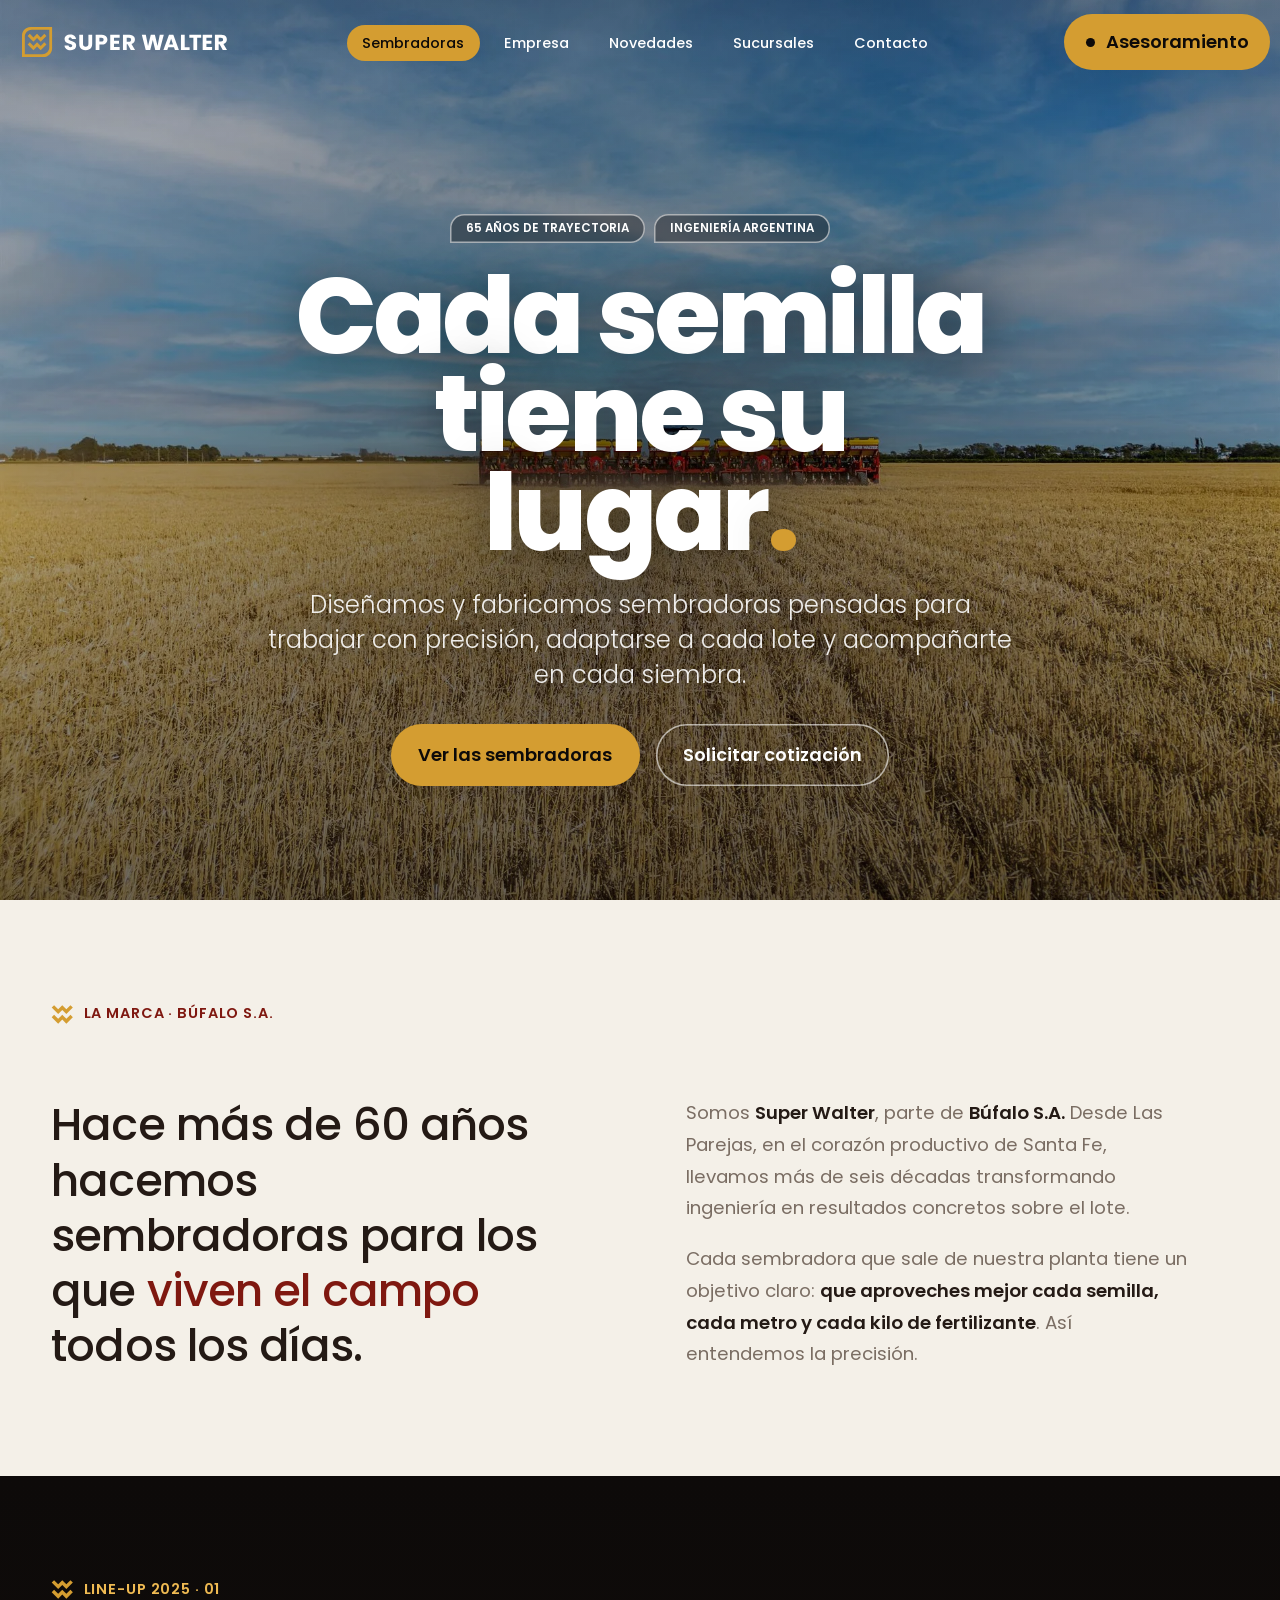
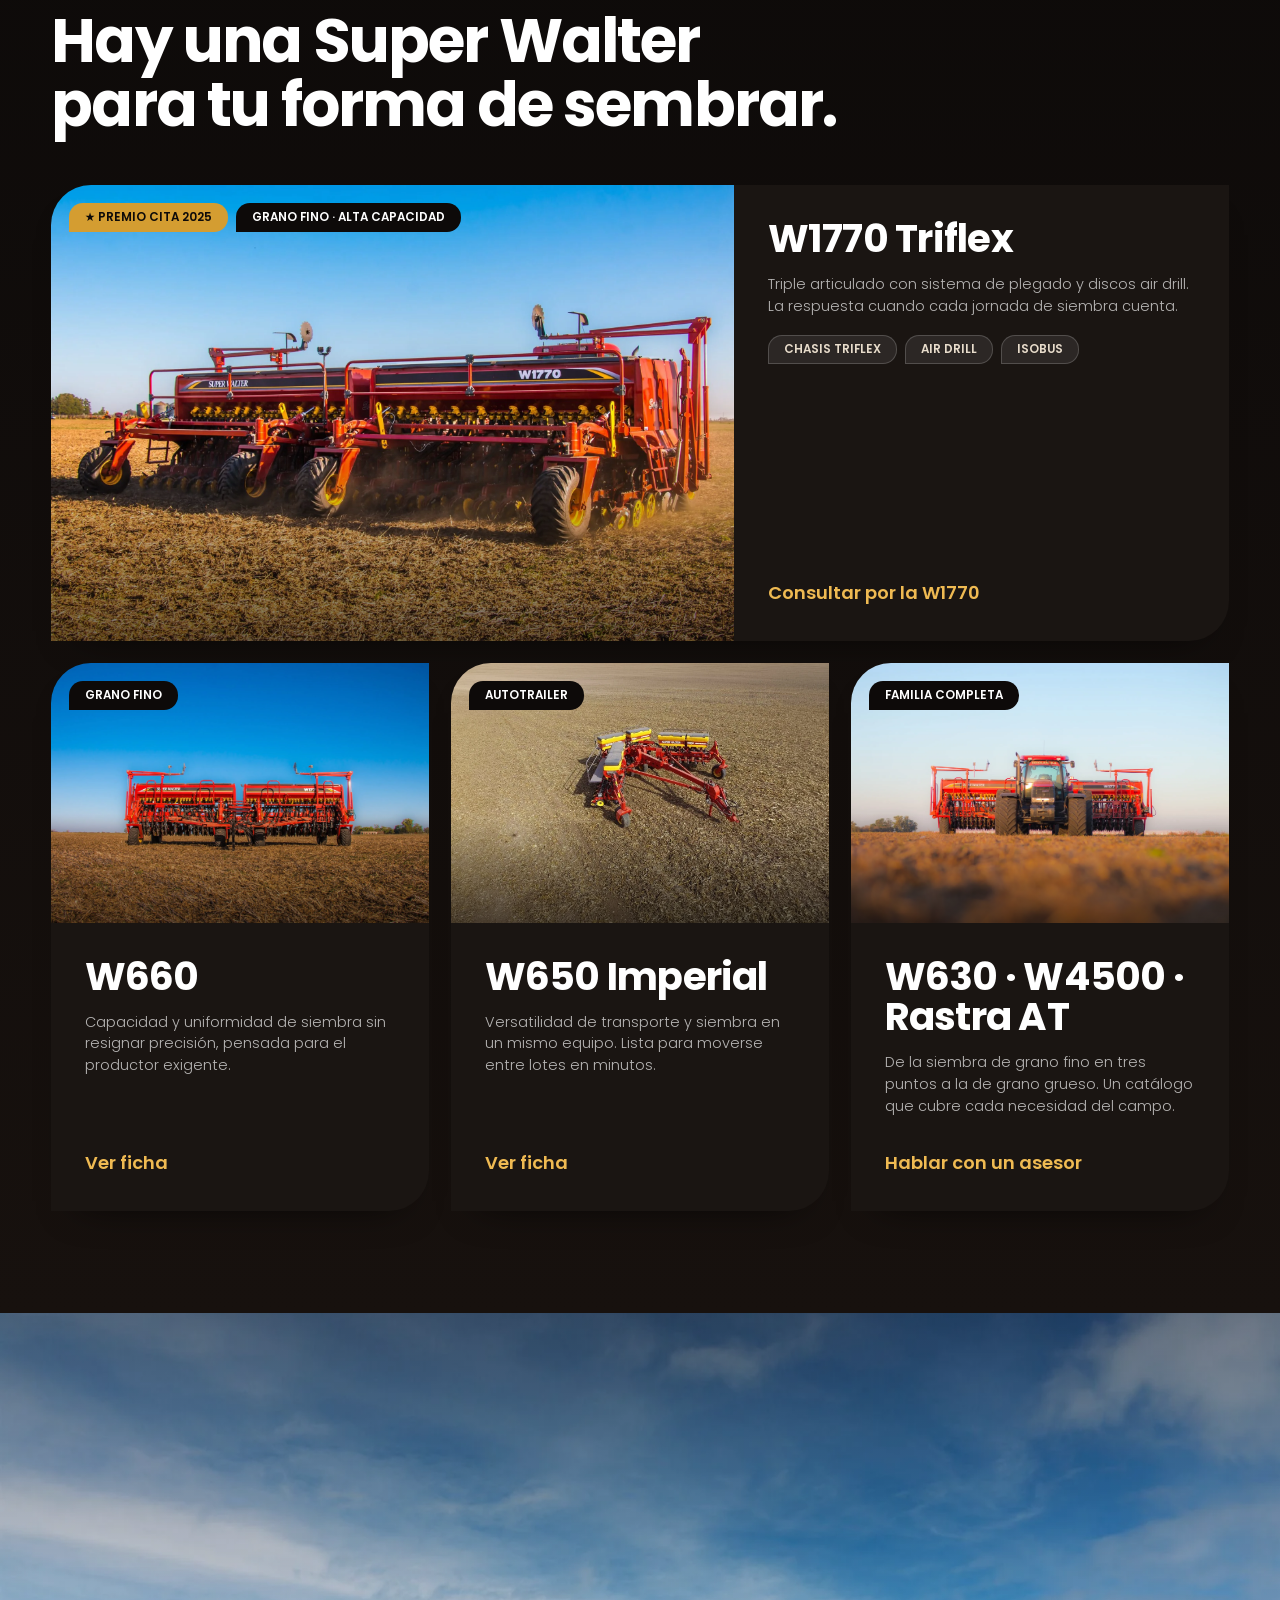
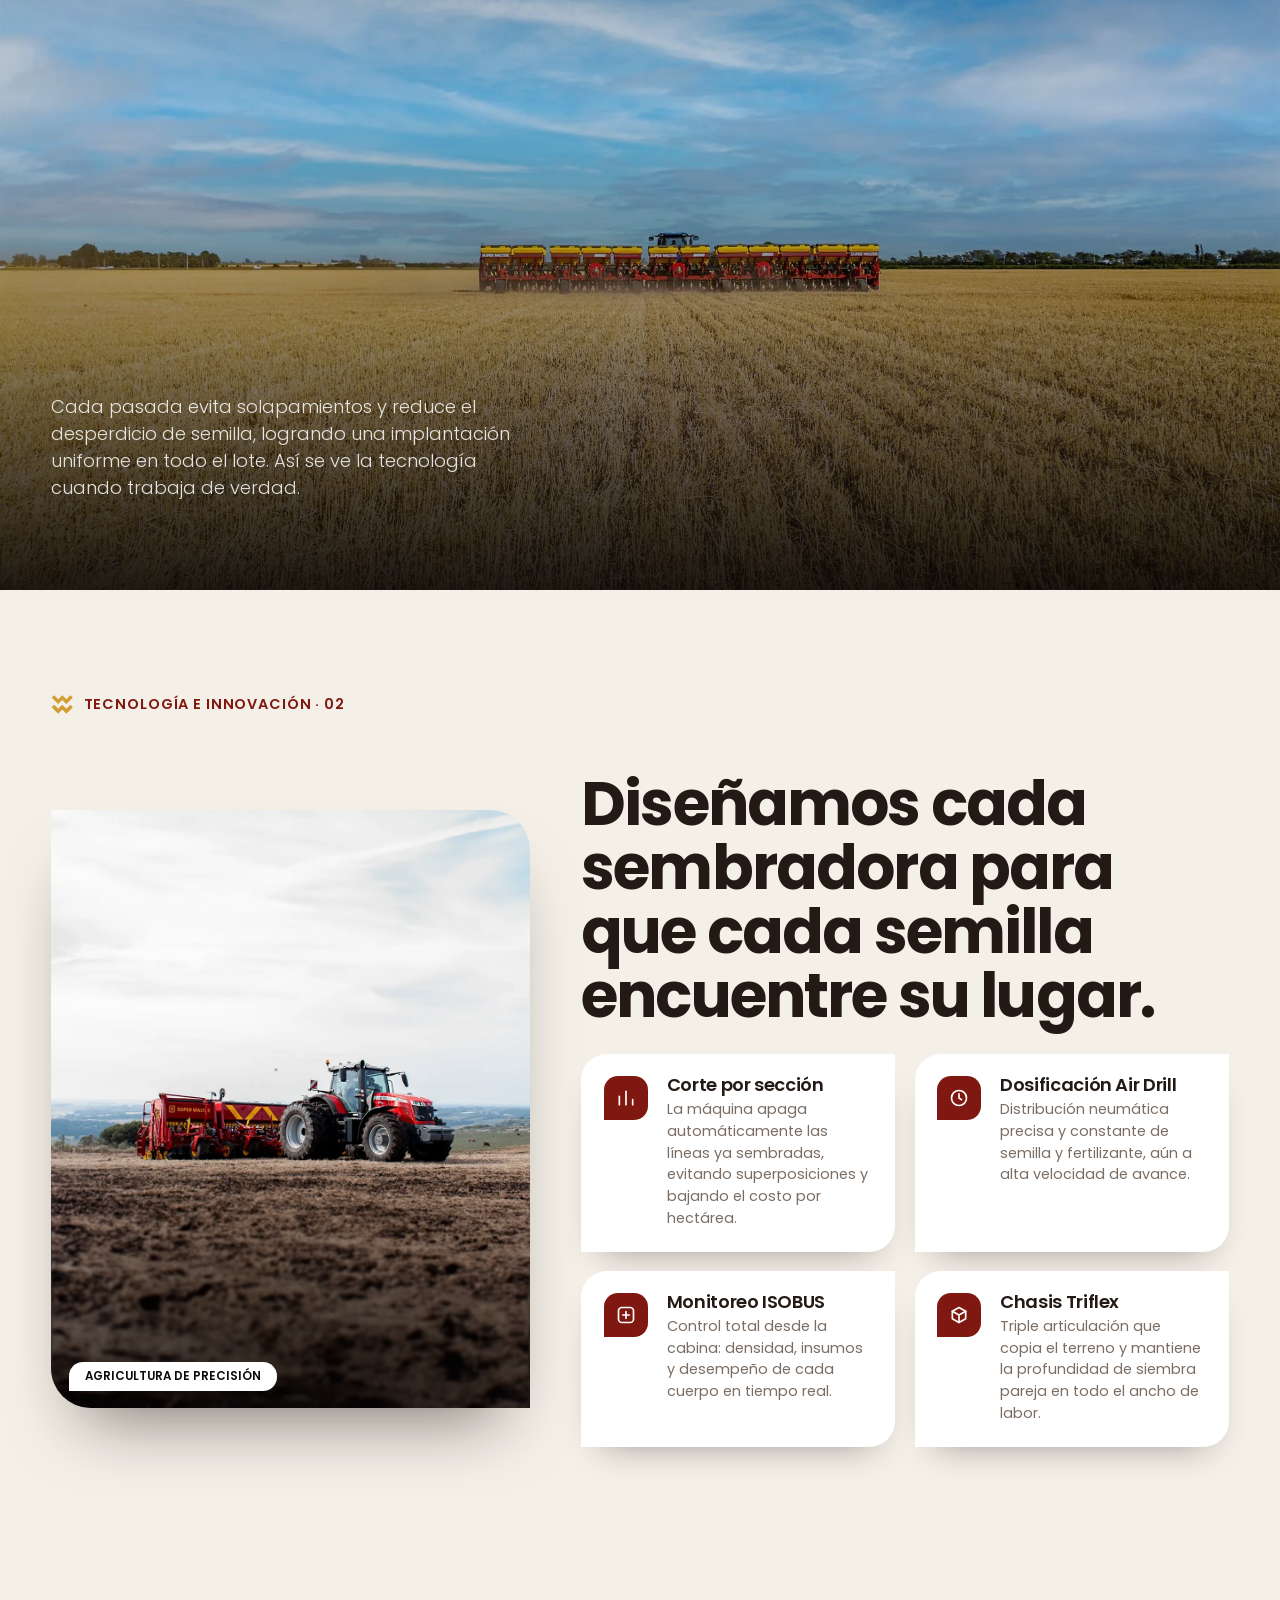
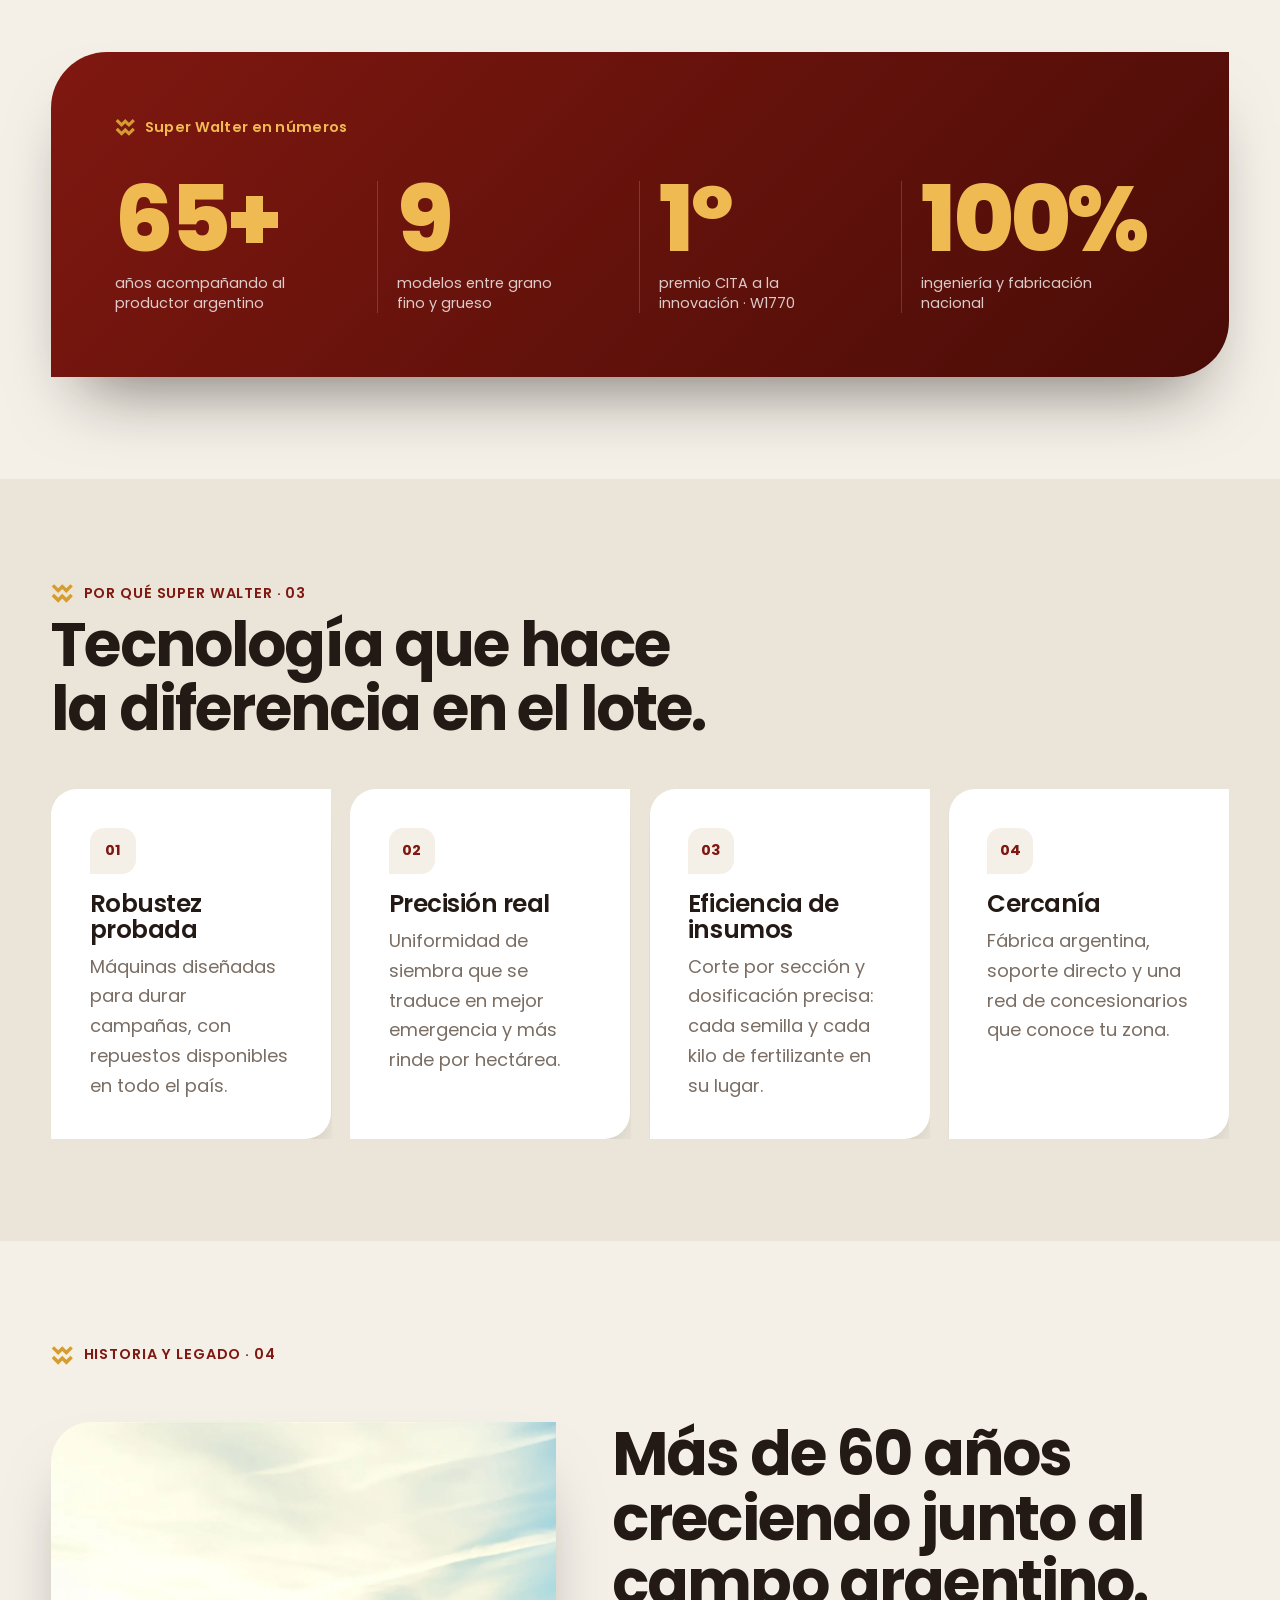
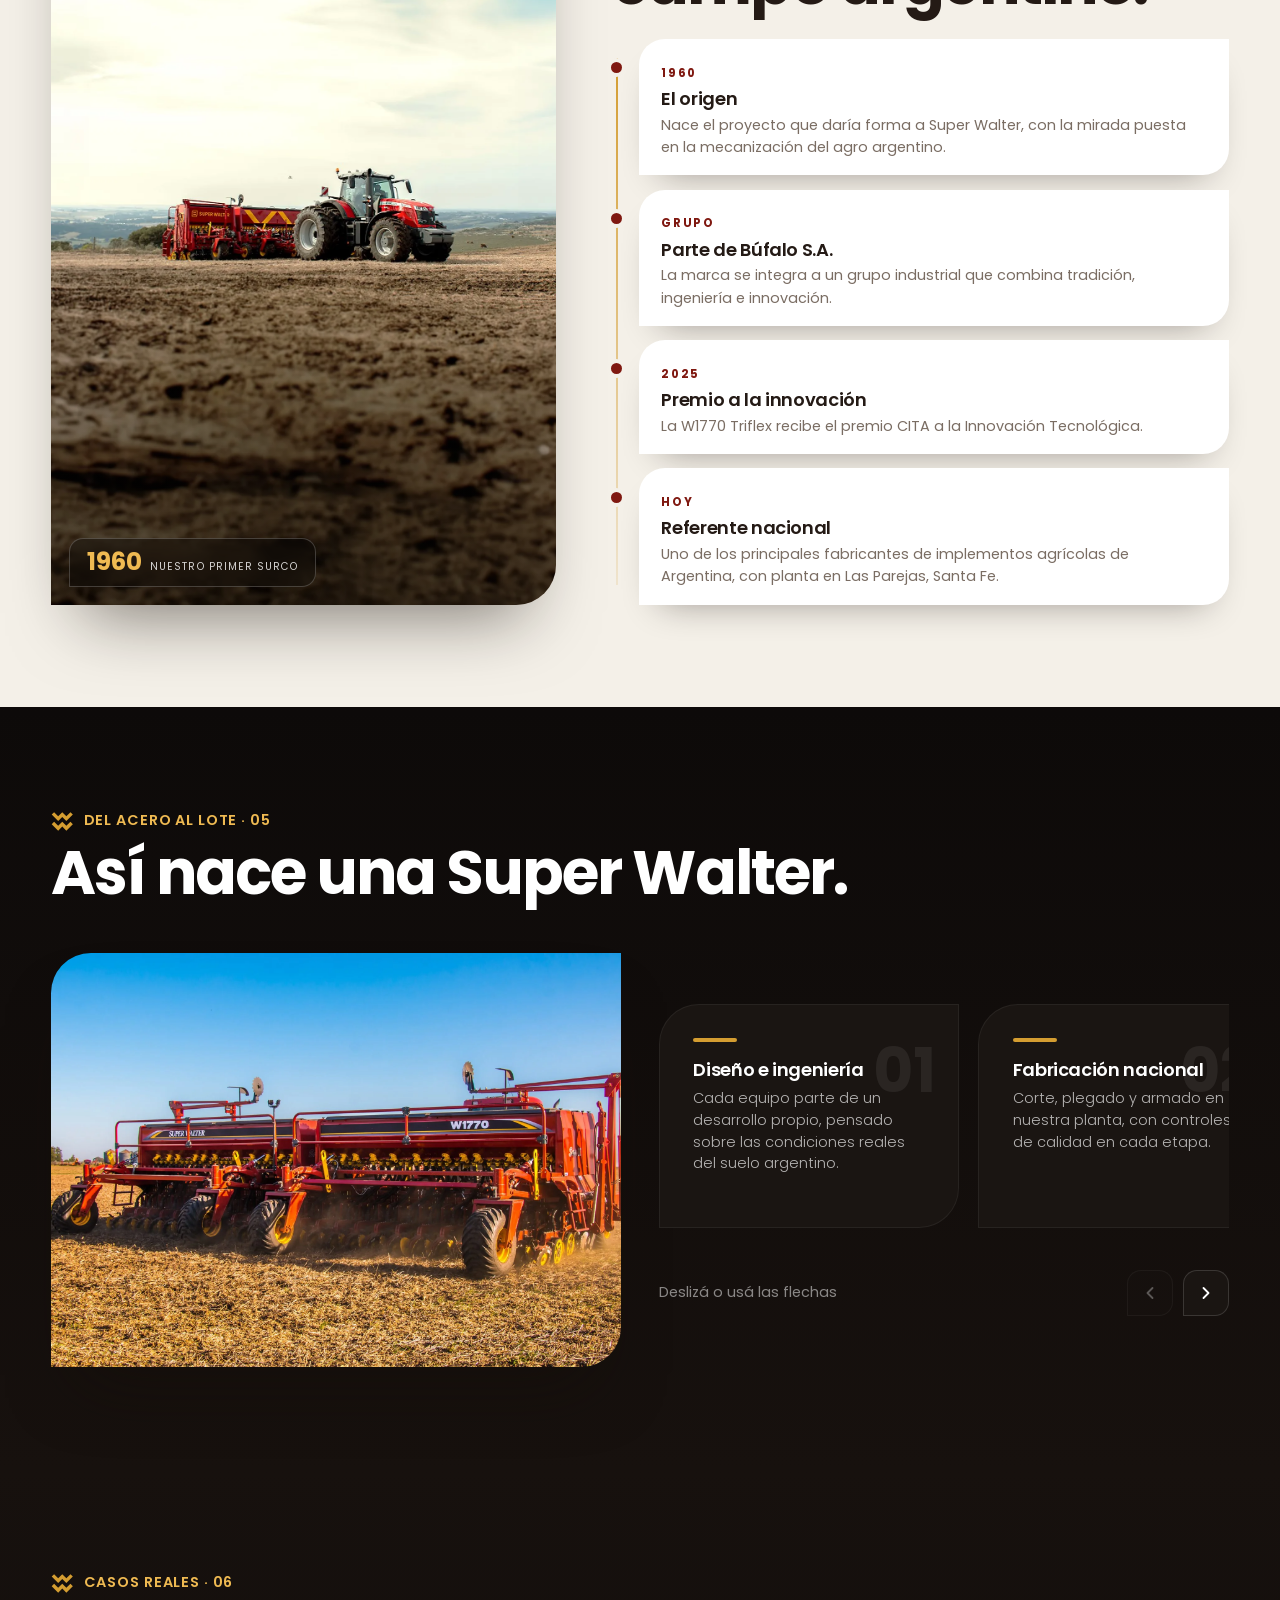
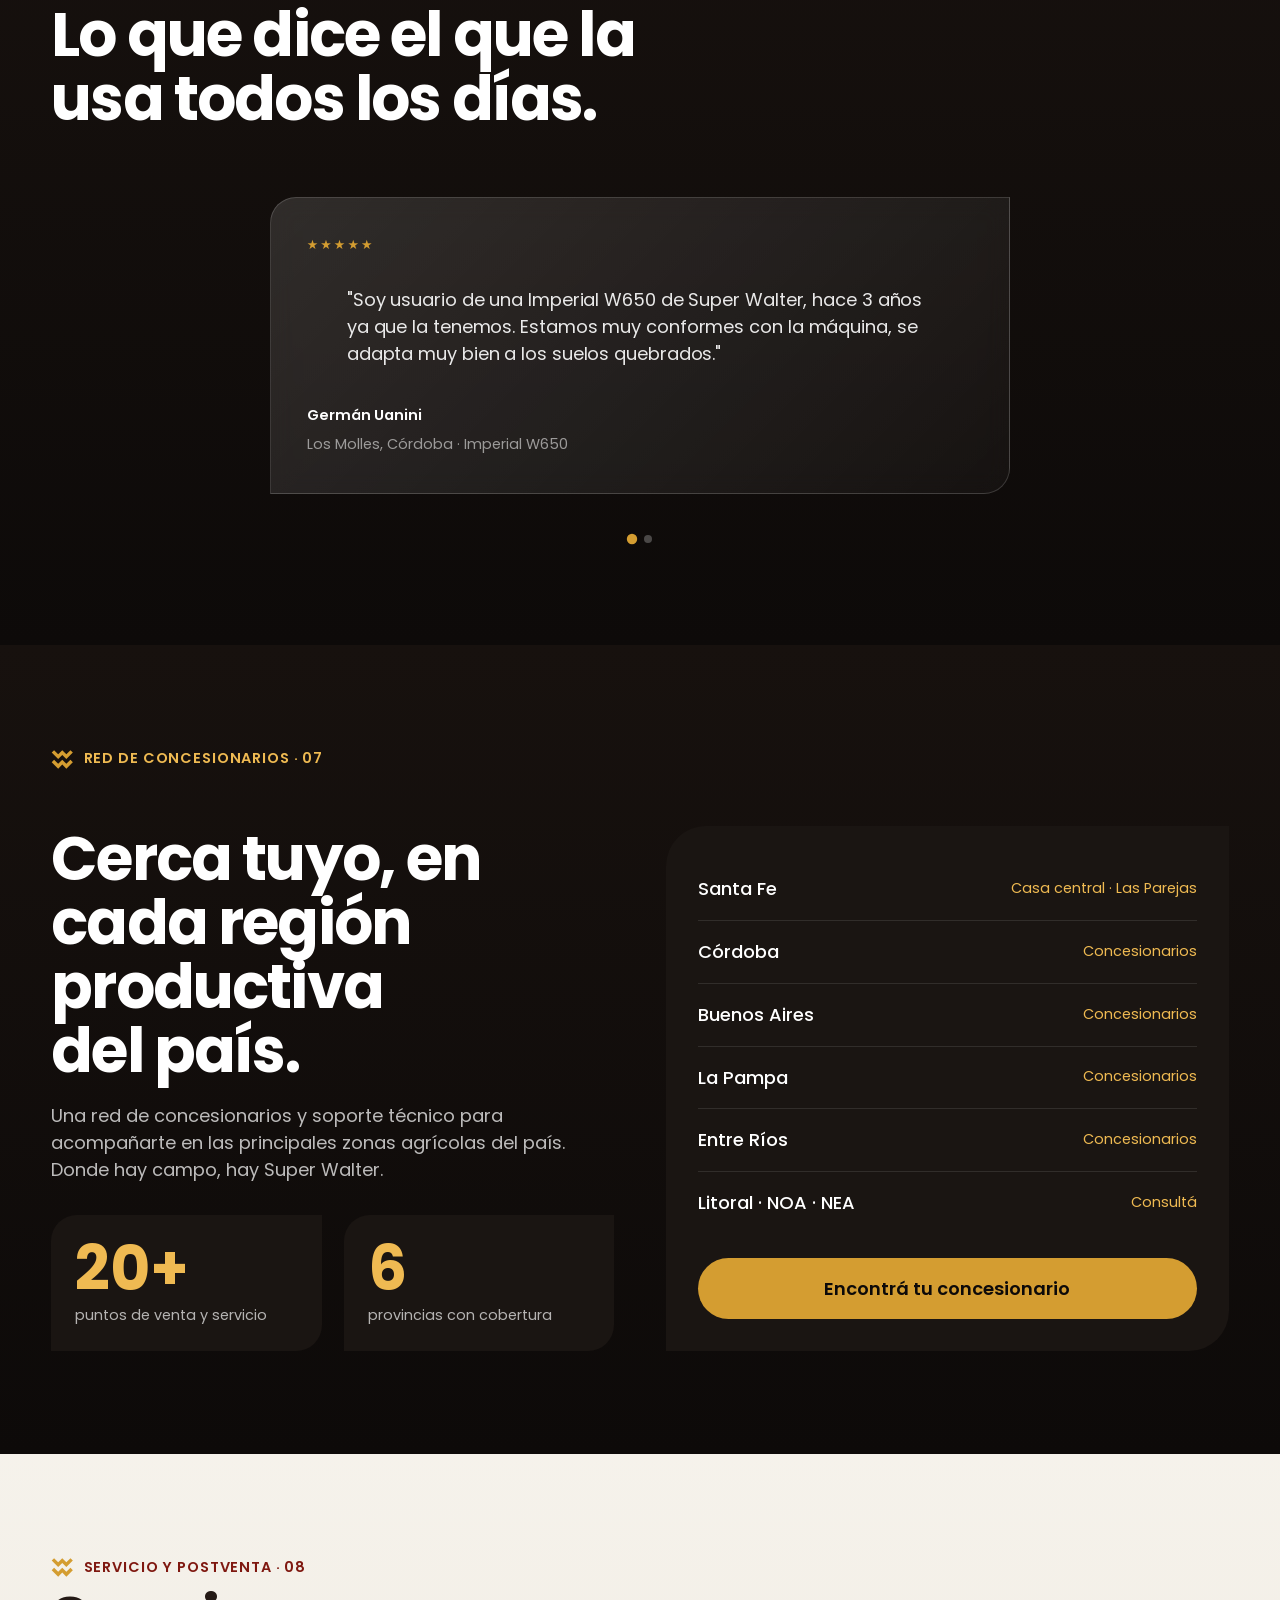
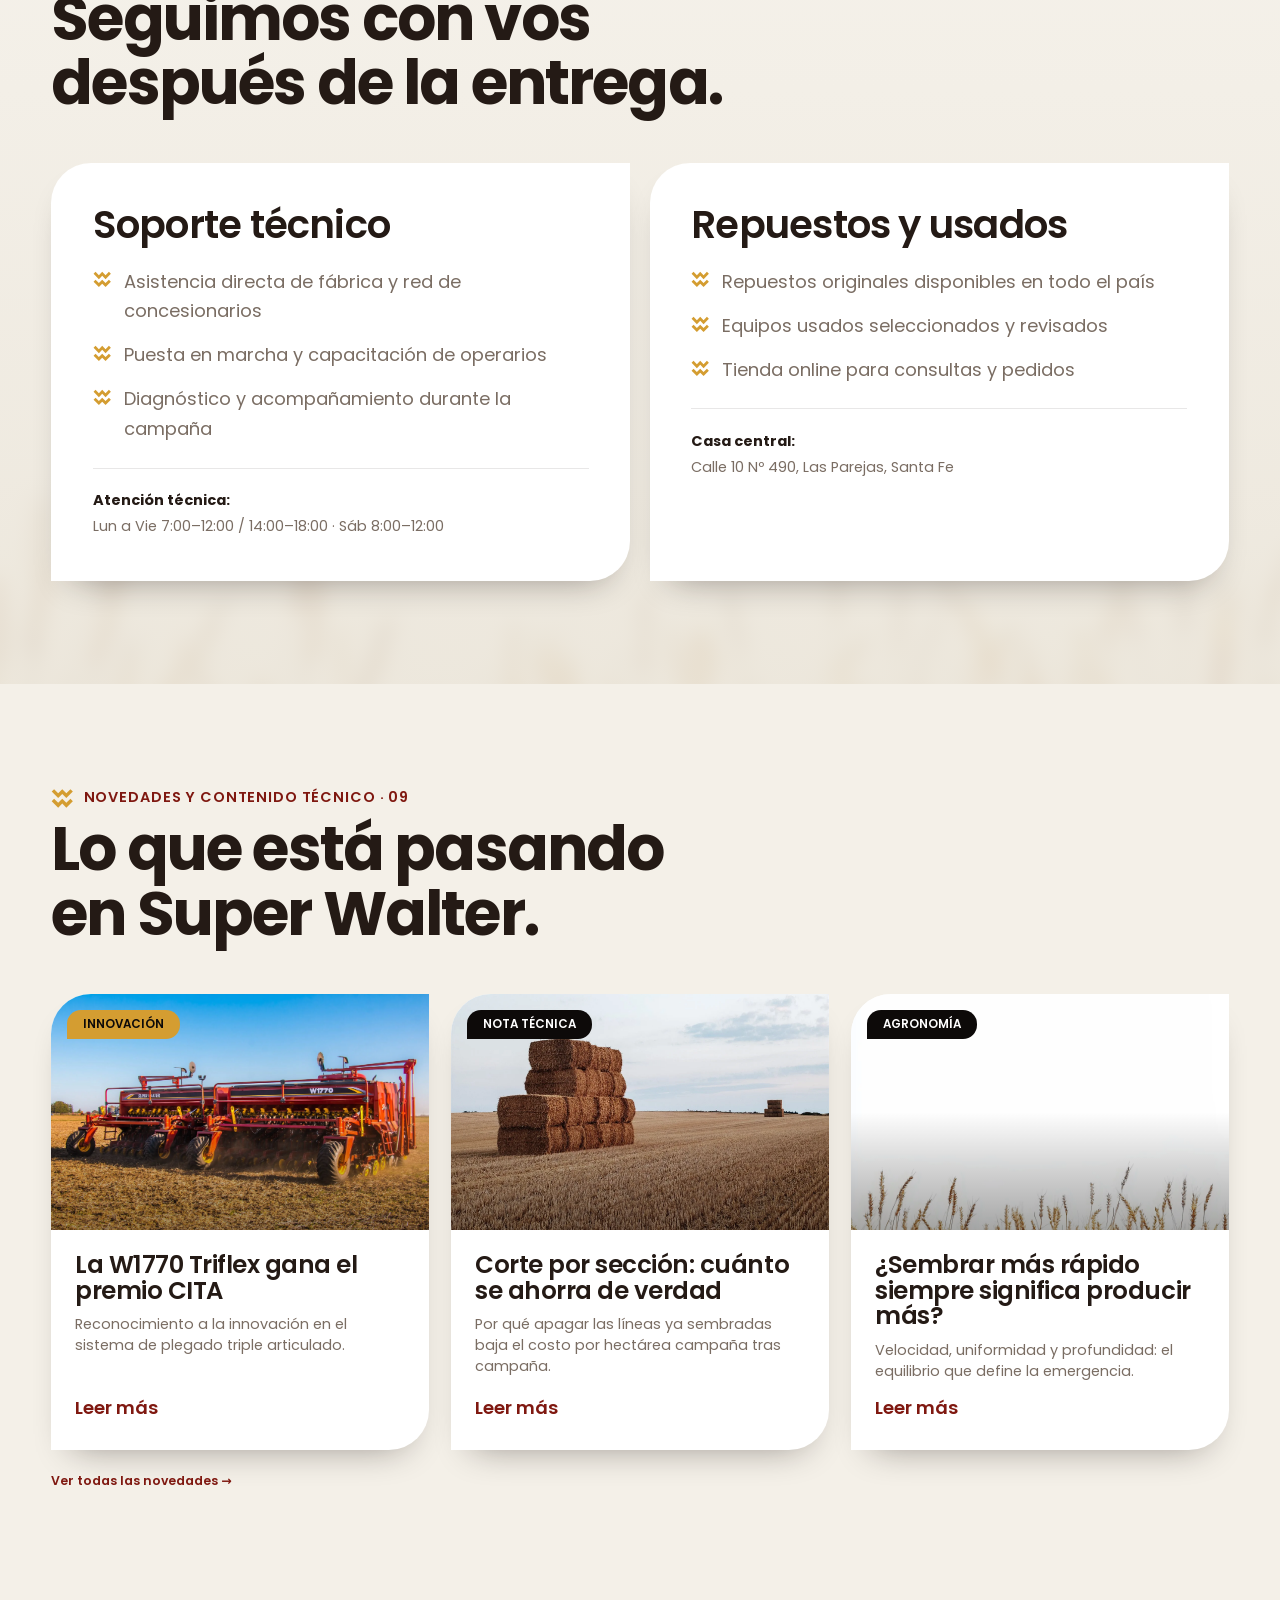
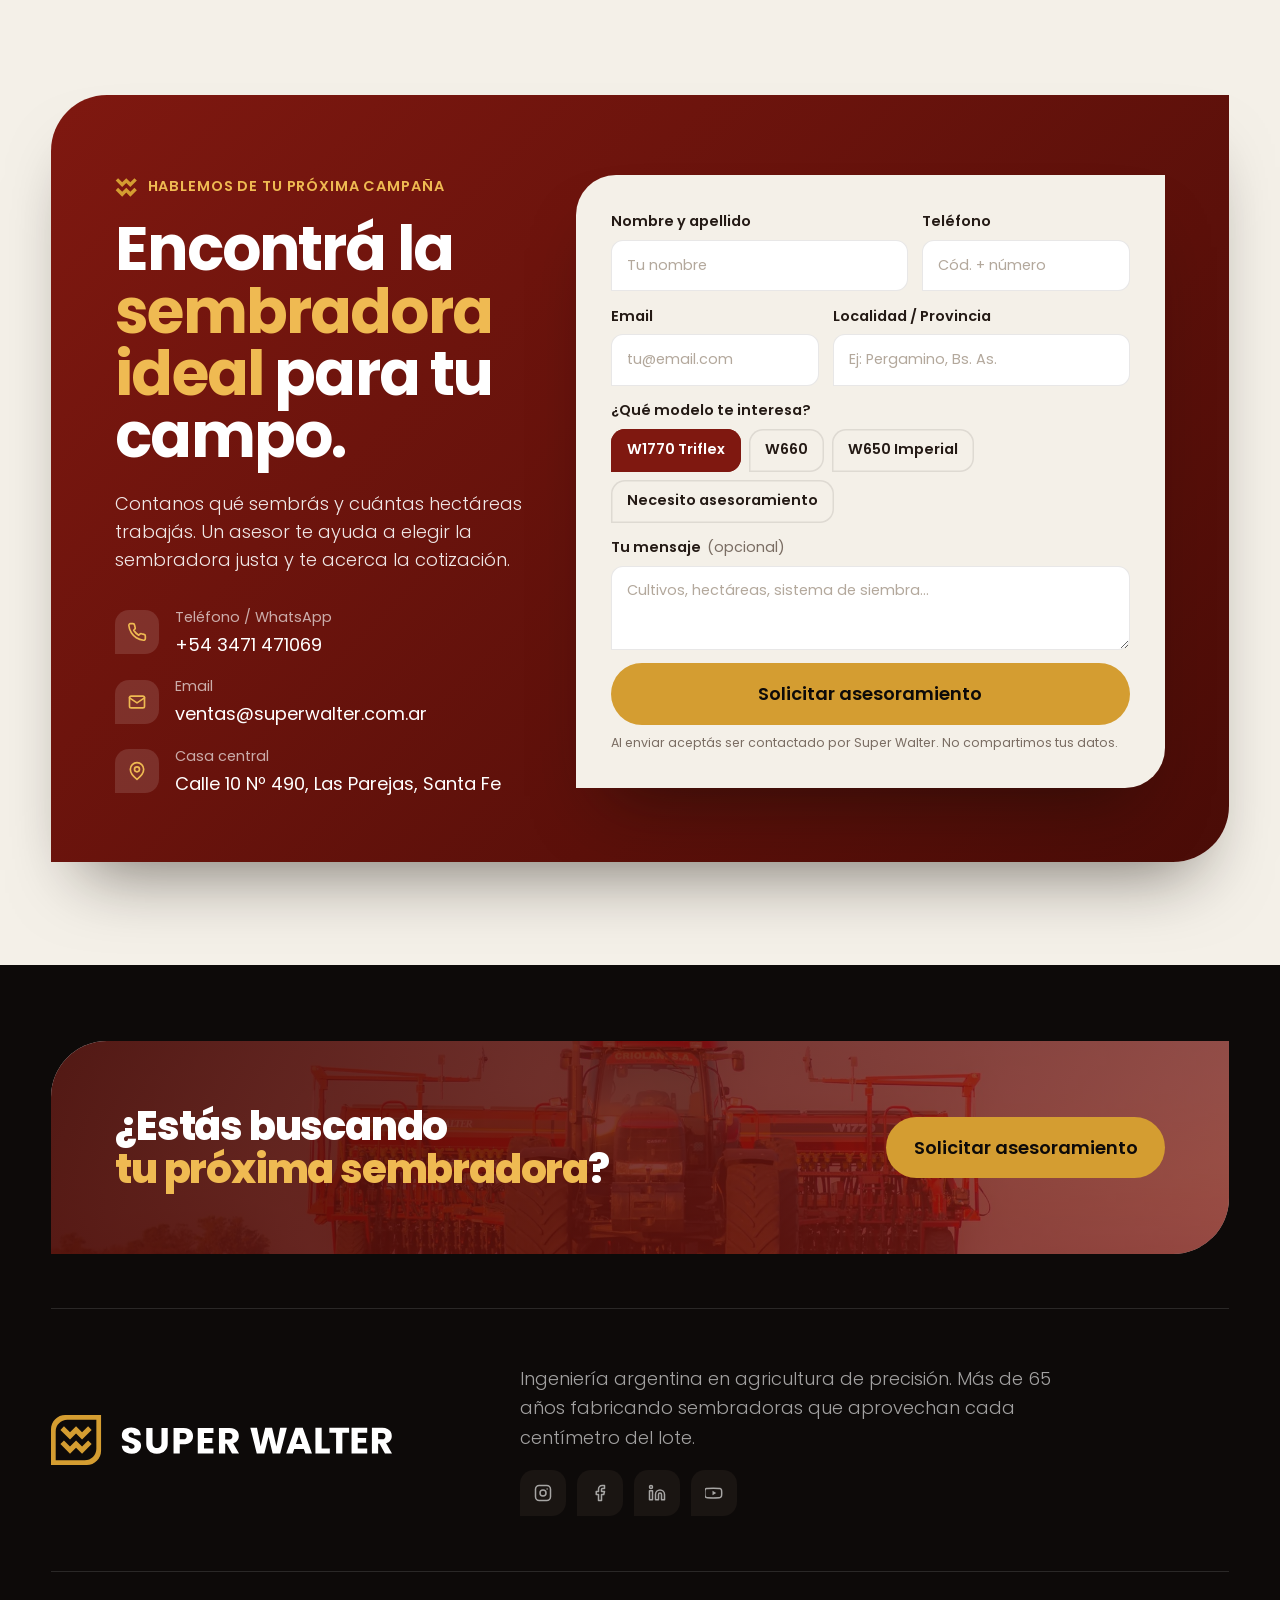
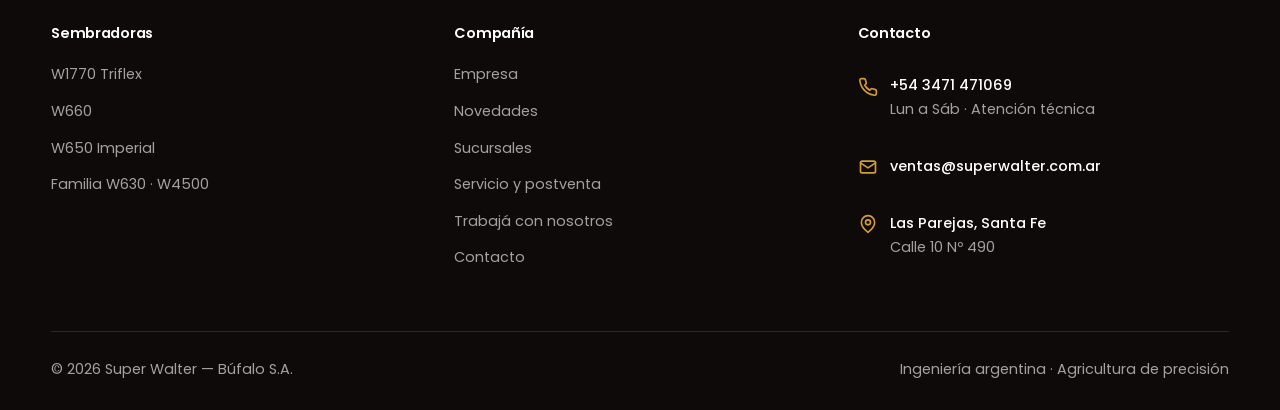
==== public_html/index.html @ f1f6eecc "First commit" ====
<!DOCTYPE html>
<html lang="es-AR">
<head>
<meta charset="UTF-8">
<meta name="viewport" content="width=device-width, initial-scale=1">
<meta name="theme-color" content="#7f1810">

<!-- ============ SEO ============ -->
<title>Super Walter · Ingeniería argentina en agricultura de precisión</title>
<meta name="description" content="65 años fabricando sembradoras de precisión en Argentina. Line-up W1770 Triflex, W660 y W650, siembra por sección y una red que llega a todo el país. Solicitá asesoramiento.">
<meta name="keywords" content="sembradoras, agricultura de precisión, Super Walter, W1770 Triflex, siembra directa, grano fino, air drill, Las Parejas, Santa Fe">
<link rel="canonical" href="https://superwalter.com.ar/"><!-- EDITAR: dominio final -->

<meta property="og:type" content="website">
<meta property="og:locale" content="es_AR">
<meta property="og:site_name" content="Super Walter">
<meta property="og:title" content="Super Walter · Ingeniería argentina en agricultura de precisión">
<meta property="og:description" content="65 años sembrando el futuro del campo argentino. Sembradoras de precisión W1770, W660 y W650.">
<meta property="og:url" content="https://superwalter.com.ar/"><!-- EDITAR -->
<meta property="og:image" content="https://superwalter.com.ar/assets/img/og-image.jpg"><!-- EDITAR -->
<meta property="og:image:width" content="1200">
<meta property="og:image:height" content="800">
<meta name="twitter:card" content="summary_large_image">
<meta name="twitter:title" content="Super Walter · Ingeniería argentina en agricultura de precisión">
<meta name="twitter:description" content="65 años sembrando el futuro del campo argentino.">
<meta name="twitter:image" content="https://superwalter.com.ar/assets/img/og-image.jpg"><!-- EDITAR -->

<link rel="icon" href="assets/img/isotipo.svg" type="image/svg+xml">
<link rel="apple-touch-icon" href="assets/img/isotipo.svg">

<link rel="preconnect" href="https://fonts.googleapis.com">
<link rel="preconnect" href="https://fonts.gstatic.com" crossorigin>
<link href="https://fonts.googleapis.com/css2?family=Poppins:wght@300;400;500;600;700;800&display=swap" rel="stylesheet">

<link rel="preload" as="image" href="assets/img/campo-escala.webp">
<link rel="stylesheet" href="assets/css/styles.css">

<script type="application/ld+json">
{
  "@context": "https://schema.org",
  "@type": "Organization",
  "name": "Super Walter",
  "legalName": "Búfalo S.A.",
  "url": "https://superwalter.com.ar/",
  "logo": "https://superwalter.com.ar/assets/img/logo.svg",
  "foundingDate": "1960",
  "description": "Fabricante argentino de sembradoras y tecnología para agricultura de precisión, con más de 65 años de trayectoria.",
  "address": { "@type": "PostalAddress", "streetAddress": "Calle 10 Nº 490", "addressLocality": "Las Parejas", "addressRegion": "Santa Fe", "addressCountry": "AR" },
  "contactPoint": { "@type": "ContactPoint", "telephone": "+54-3471-471069", "contactType": "ventas", "areaServed": "AR", "availableLanguage": "es" },
  "makesOffer": [
    { "@type": "Offer", "itemOffered": { "@type": "Product", "name": "Sembradora W1770 Triflex" } },
    { "@type": "Offer", "itemOffered": { "@type": "Product", "name": "Sembradora W660" } },
    { "@type": "Offer", "itemOffered": { "@type": "Product", "name": "Sembradora W650 Imperial" } }
  ]
}
</script>
</head>
<body>

<a class="skip-link" href="#main">Saltar al contenido</a>
<div class="scroll-progress" id="scrollProgress" aria-hidden="true"></div>

<!-- ============================ HEADER ============================ -->
<header class="header" id="header">
  <div class="container header__inner">
    <a class="header__logo" href="#top" aria-label="Super Walter — inicio">
      <img src="assets/img/logo-blanco.svg" alt="Super Walter" width="180" height="30">
    </a>
    <nav class="nav" aria-label="Navegación principal">
      <ul class="nav__list">
        <li><a class="nav__link" href="#lineup">Sembradoras</a></li>
        <li><a class="nav__link" href="empresa.html">Empresa</a></li>
        <li><a class="nav__link" href="novedades.html">Novedades</a></li>
        <li><a class="nav__link" href="sucursales.html">Sucursales</a></li>
        <li><a class="nav__link" href="contacto.html">Contacto</a></li>
      </ul>
    </nav>
    <a class="btn header__cta" href="#cta">Asesoramiento</a>
    <button class="nav-toggle" id="navToggle" aria-label="Abrir menú" aria-expanded="false" aria-controls="mobileMenu">
      <span class="nav-toggle__box" aria-hidden="true"><span></span><span></span><span></span></span>
    </button>
  </div>
</header>

<div class="mobile-menu" id="mobileMenu">
  <nav aria-label="Navegación móvil">
    <ul class="mobile-menu__list">
      <li><a class="mobile-menu__link" href="#lineup"><span class="n">01</span> Sembradoras</a></li>
      <li><a class="mobile-menu__link" href="empresa.html"><span class="n">02</span> Empresa</a></li>
      <li><a class="mobile-menu__link" href="novedades.html"><span class="n">03</span> Novedades</a></li>
      <li><a class="mobile-menu__link" href="sucursales.html"><span class="n">04</span> Sucursales</a></li>
      <li><a class="mobile-menu__link" href="contacto.html"><span class="n">05</span> Contacto</a></li>
      <li><a class="mobile-menu__link" href="trabaja-con-nosotros.html"><span class="n">06</span> Trabajá con nosotros</a></li>
    </ul>
  </nav>
  <p class="mobile-menu__foot">Las Parejas, Santa Fe · <a href="tel:+543471471069">+54 3471 471069</a></p>
</div>

<main id="main">
<span id="top"></span>

<!-- ============================ HERO ============================ -->
<section class="hero" id="hero" aria-label="Presentación">
  <div class="hero__media">
    <video autoplay muted loop playsinline poster="assets/img/campo-escala.webp" id="heroVideo" aria-hidden="true">
      <source src="assets/video/hero-mobile.mp4" media="(max-width: 767px)" type="video/mp4">
      <source src="assets/video/hero.mp4" type="video/mp4">
    </video>
  </div>
  <div class="hero__scrim" aria-hidden="true"></div>

  <div class="container hero__inner">
    <div class="hero__tags">
      <span class="pill pill--outline">65 años de trayectoria</span>
      <span class="pill pill--outline">Ingeniería argentina</span>
    </div>
    <h1 class="hero__title">
      <span class="line"><span>Cada semilla</span></span>
      <span class="line"><span>tiene su</span></span>
      <span class="line"><span>lugar<span class="mark-x">.</span></span></span>
    </h1>
    <p class="hero__sub">Diseñamos y fabricamos sembradoras pensadas para trabajar con precisión, adaptarse a cada lote y acompañarte en cada siembra.</p>
    <div class="hero__actions">
      <a class="btn btn--amarillo" href="#lineup">Ver las sembradoras</a>
      <a class="btn btn--ghost" href="#cta">Solicitar cotización</a>
    </div>
  </div>
</section>

<!-- ============================ MANIFIESTO ============================ -->
<section class="intro section-pad" id="intro" aria-labelledby="intro-title">
  <div class="container">
    <p class="eyebrow" data-reveal="fade"><img class="mk" src="assets/img/mark.svg" alt="">La marca · Búfalo S.A.</p>
    <div class="intro__grid">
      <h2 class="intro__statement" id="intro-title" data-reveal>
        Hace más de 60 años hacemos sembradoras para los que <em>viven el campo</em> todos los días.
      </h2>
      <div class="intro__body" data-reveal data-reveal-delay="1">
        <p>Somos <strong>Super Walter</strong>, parte de <strong>Búfalo S.A.</strong> Desde Las Parejas, en el corazón productivo de Santa Fe, llevamos más de seis décadas transformando ingeniería en resultados concretos sobre el lote.</p>
        <p>Cada sembradora que sale de nuestra planta tiene un objetivo claro: <strong>que aproveches mejor cada semilla, cada metro y cada kilo de fertilizante</strong>. Así entendemos la precisión.</p>
      </div>
    </div>
  </div>
</section>

<!-- ============================ LINE-UP ============================ -->
<section class="lineup section-pad" id="lineup" aria-labelledby="lineup-title">
  <div class="container">
    <p class="eyebrow on-dark" data-reveal="fade"><img class="mk" src="assets/img/mark.svg" alt="">Line-up 2025 · 01</p>
    <h2 class="section-title" id="lineup-title" data-reveal style="color:#fff">Hay una Super Walter para tu forma de sembrar.</h2>

    <div class="lineup__grid">
      <article class="card-model card-model--feature" data-reveal>
        <div class="card-model__media img-reveal" data-reveal>
          <div class="card-model__tags">
            <span class="pill pill--amarillo">★ Premio CITA 2025</span>
            <span class="pill">Grano fino · Alta capacidad</span>
          </div>
          <img src="assets/img/w1770.webp" alt="Sembradora Super Walter W1770 sembrando al atardecer en un lote de rastrojo" loading="lazy" width="2000" height="1334">
        </div>
        <div class="card-model__body">
          <h3 class="card-model__name">W1770 Triflex</h3>
          <p class="card-model__desc">Triple articulado con sistema de plegado y discos air drill. La respuesta cuando cada jornada de siembra cuenta.</p>
          <div class="card-model__chips">
            <span class="pill pill--outline-dark" style="color:#e8dccb">Chasis Triflex</span>
            <span class="pill pill--outline-dark" style="color:#e8dccb">Air Drill</span>
            <span class="pill pill--outline-dark" style="color:#e8dccb">ISOBUS</span>
          </div>
          <a class="card-model__link" href="#cta">Consultar por la W1770</a>
        </div>
      </article>

      <article class="card-model" data-reveal>
        <div class="card-model__media img-reveal" data-reveal>
          <div class="card-model__tags"><span class="pill">Grano fino</span></div>
          <img src="assets/img/sembradora-frente.webp" alt="Sembradora Super Walter W660 de frente sobre un lote con cielo despejado" loading="lazy" width="2000" height="1334">
        </div>
        <div class="card-model__body">
          <h3 class="card-model__name">W660</h3>
          <p class="card-model__desc">Capacidad y uniformidad de siembra sin resignar precisión, pensada para el productor exigente.</p>
          <a class="card-model__link" href="#cta">Ver ficha</a>
        </div>
      </article>

      <article class="card-model" data-reveal data-reveal-delay="1">
        <div class="card-model__media img-reveal" data-reveal>
          <div class="card-model__tags"><span class="pill">Autotrailer</span></div>
          <img src="assets/img/w650-aereo.webp" alt="Vista aérea de la sembradora Super Walter W650 Imperial plegada sobre rastrojo" loading="lazy" width="1338" height="1002">
        </div>
        <div class="card-model__body">
          <h3 class="card-model__name">W650 Imperial</h3>
          <p class="card-model__desc">Versatilidad de transporte y siembra en un mismo equipo. Lista para moverse entre lotes en minutos.</p>
          <a class="card-model__link" href="#cta">Ver ficha</a>
        </div>
      </article>

      <article class="card-model" data-reveal data-reveal-delay="2">
        <div class="card-model__media img-reveal" data-reveal>
          <div class="card-model__tags"><span class="pill">Familia completa</span></div>
          <img src="assets/img/campo-arboles.webp" alt="Sembradora Super Walter traccionada por un tractor en pleno trabajo" loading="lazy" width="2000" height="1334">
        </div>
        <div class="card-model__body">
          <h3 class="card-model__name">W630 · W4500 · Rastra AT</h3>
          <p class="card-model__desc">De la siembra de grano fino en tres puntos a la de grano grueso. Un catálogo que cubre cada necesidad del campo.</p>
          <a class="card-model__link" href="#cta">Hablar con un asesor</a>
        </div>
      </article>
    </div>
  </div>
</section>

<!-- ============================ ESCALA ============================ -->
<section class="scale" id="scale" aria-label="Escala de trabajo">
  <div class="scale__bg"><img src="assets/img/campo-escala.webp" alt="Sembradora Super Walter trabajando en un extenso lote dorado bajo un cielo abierto" loading="lazy" width="1900" height="2080"></div>
  <div class="container scale__inner">
    <p class="eyebrow on-dark" data-reveal><img class="mk" src="assets/img/mark.svg" alt="">Precisión a escala</p>
    <p class="scale__quote" data-reveal data-reveal-delay="1">Sembrá solo donde hace falta. <em>Menos superposición, menos insumos y más eficiencia en cada hectárea.</em></p>
    <p class="scale__meta" data-reveal data-reveal-delay="2">Cada pasada evita solapamientos y reduce el desperdicio de semilla, logrando una implantación uniforme en todo el lote. Así se ve la tecnología cuando trabaja de verdad.</p>
  </div>
</section>

<!-- ============================ TECNOLOGÍA ============================ -->
<section class="tech section-pad" id="tech" aria-labelledby="tech-title">
  <div class="container">
    <p class="eyebrow" data-reveal="fade"><img class="mk" src="assets/img/mark.svg" alt="">Tecnología e innovación · 02</p>
    <div class="tech__grid">
      <div class="tech__media img-reveal" data-reveal>
        <img src="assets/img/tractor-loma.webp" alt="Tractor con sembradora Super Walter sembrando en una loma al atardecer" loading="lazy" width="1200" height="1350">
        <div class="tech__badge"><span class="pill pill--light">Agricultura de precisión</span></div>
      </div>
      <div>
        <h2 class="section-title" id="tech-title" data-reveal style="margin-bottom:1.6rem">Diseñamos cada sembradora para que cada semilla encuentre su lugar.</h2>
        <div class="tech__features">
          <div class="feature" data-reveal>
            <span class="feature__ico" aria-hidden="true"><svg viewBox="0 0 24 24" fill="none" stroke="currentColor" stroke-width="2" stroke-linecap="round" stroke-linejoin="round"><path d="M4 20V10M12 20V4M20 20v-6"/></svg></span>
            <div><h3>Corte por sección</h3><p>La máquina apaga automáticamente las líneas ya sembradas, evitando superposiciones y bajando el costo por hectárea.</p></div>
          </div>
          <div class="feature" data-reveal data-reveal-delay="1">
            <span class="feature__ico" aria-hidden="true"><svg viewBox="0 0 24 24" fill="none" stroke="currentColor" stroke-width="2" stroke-linecap="round" stroke-linejoin="round"><circle cx="12" cy="12" r="9"/><path d="M12 7v5l3 2"/></svg></span>
            <div><h3>Dosificación Air Drill</h3><p>Distribución neumática precisa y constante de semilla y fertilizante, aún a alta velocidad de avance.</p></div>
          </div>
          <div class="feature" data-reveal data-reveal-delay="2">
            <span class="feature__ico" aria-hidden="true"><svg viewBox="0 0 24 24" fill="none" stroke="currentColor" stroke-width="2" stroke-linecap="round" stroke-linejoin="round"><rect x="3" y="3" width="18" height="18" rx="4"/><path d="M8 12h8M12 8v8"/></svg></span>
            <div><h3>Monitoreo ISOBUS</h3><p>Control total desde la cabina: densidad, insumos y desempeño de cada cuerpo en tiempo real.</p></div>
          </div>
          <div class="feature" data-reveal data-reveal-delay="3">
            <span class="feature__ico" aria-hidden="true"><svg viewBox="0 0 24 24" fill="none" stroke="currentColor" stroke-width="2" stroke-linecap="round" stroke-linejoin="round"><path d="M12 3l8 4.5v9L12 21l-8-4.5v-9L12 3z"/><path d="M12 12l8-4.5M12 12v9M12 12L4 7.5"/></svg></span>
            <div><h3>Chasis Triflex</h3><p>Triple articulación que copia el terreno y mantiene la profundidad de siembra pareja en todo el ancho de labor.</p></div>
          </div>
        </div>
      </div>
    </div>
  </div>
</section>

<!-- ============================ MÉTRICAS ============================ -->
<section class="metrics section-pad" aria-label="Cifras Super Walter">
  <div class="container">
    <div class="metrics__panel" data-reveal>
      <p class="metrics__label"><img class="mk" src="assets/img/mark.svg" alt="">Super Walter en números</p>
      <div class="metrics__grid">
        <div class="metric"><b data-count="65" data-suffix="+">0</b><span>años acompañando al productor argentino</span></div>
        <div class="metric"><b data-count="9" data-suffix="">0</b><span>modelos entre grano fino y grueso</span></div>
        <div class="metric"><b data-count="1" data-suffix="º">0</b><span>premio CITA a la innovación · W1770</span></div>
        <div class="metric"><b data-count="100" data-suffix="%">0</b><span>ingeniería y fabricación nacional</span></div>
      </div>
    </div>
  </div>
</section>

<!-- ============================ BENEFICIOS ============================ -->
<section class="benefits section-pad" id="benefits" aria-labelledby="benefits-title">
  <div class="container">
    <p class="eyebrow" data-reveal="fade"><img class="mk" src="assets/img/mark.svg" alt="">Por qué Super Walter · 03</p>
    <h2 class="section-title" id="benefits-title" data-reveal>Tecnología que hace la diferencia en el lote.</h2>
    <div class="benefits__grid">
      <div class="benefit" data-reveal="sweep"><span class="benefit__n">01</span><h3>Robustez probada</h3><p>Máquinas diseñadas para durar campañas, con repuestos disponibles en todo el país.</p></div>
      <div class="benefit" data-reveal="sweep" data-reveal-delay="1"><span class="benefit__n">02</span><h3>Precisión real</h3><p>Uniformidad de siembra que se traduce en mejor emergencia y más rinde por hectárea.</p></div>
      <div class="benefit" data-reveal="sweep" data-reveal-delay="2"><span class="benefit__n">03</span><h3>Eficiencia de insumos</h3><p>Corte por sección y dosificación precisa: cada semilla y cada kilo de fertilizante en su lugar.</p></div>
      <div class="benefit" data-reveal="sweep" data-reveal-delay="3"><span class="benefit__n">04</span><h3>Cercanía</h3><p>Fábrica argentina, soporte directo y una red de concesionarios que conoce tu zona.</p></div>
    </div>
  </div>
</section>

<!-- ============================ HISTORIA ============================ -->
<section class="legacy section-pad" id="legacy" aria-labelledby="legacy-title">
  <div class="container">
    <p class="eyebrow" data-reveal="fade"><img class="mk" src="assets/img/mark.svg" alt="">Historia y legado · 04</p>
    <div class="legacy__grid">
      <div class="legacy__media img-reveal" data-reveal>
        <img src="assets/img/ingenieria.webp" alt="Tractor rojo con sembradora Super Walter en una loma con vista al valle" loading="lazy" width="1500" height="1873">
        <div class="legacy__badge"><b>1960</b><span>Nuestro primer surco</span></div>
      </div>
      <div>
        <h2 class="section-title" id="legacy-title" data-reveal style="margin-bottom:1.5rem">Más de 60 años creciendo junto al campo argentino.</h2>
        <div class="timeline">
          <div class="tl-item" data-reveal><span class="yr">1960</span><div><h3>El origen</h3><p>Nace el proyecto que daría forma a Super Walter, con la mirada puesta en la mecanización del agro argentino.</p></div></div>
          <div class="tl-item" data-reveal data-reveal-delay="1"><span class="yr">Grupo</span><div><h3>Parte de Búfalo S.A.</h3><p>La marca se integra a un grupo industrial que combina tradición, ingeniería e innovación.</p></div></div>
          <div class="tl-item" data-reveal data-reveal-delay="2"><span class="yr">2025</span><div><h3>Premio a la innovación</h3><p>La W1770 Triflex recibe el premio CITA a la Innovación Tecnológica.</p></div></div>
          <div class="tl-item" data-reveal data-reveal-delay="3"><span class="yr">Hoy</span><div><h3>Referente nacional</h3><p>Uno de los principales fabricantes de implementos agrícolas de Argentina, con planta en Las Parejas, Santa Fe.</p></div></div>
        </div>
      </div>
    </div>
  </div>
</section>

<!-- ============================ PROCESO ============================ -->
<section class="process section-pad" id="process" aria-labelledby="process-title">
  <div class="container">
    <p class="eyebrow on-dark" data-reveal="fade"><img class="mk" src="assets/img/mark.svg" alt="">Del acero al lote · 05</p>
    <h2 class="section-title" id="process-title" data-reveal style="color:#fff">Así nace una Super Walter.</h2>
    <div class="process__layout">
      <figure class="process__photo img-reveal" data-reveal>
        <img src="assets/img/w1770.webp" alt="Sembradora Super Walter W1770 trabajando en el lote al atardecer" loading="lazy" width="2000" height="1334">
      </figure>
      <div class="process__carousel" data-reveal data-reveal-delay="1">
        <div class="hscroll" id="processScroll">
          <div class="hscroll__row">
            <article class="step"><div class="step__bar" aria-hidden="true"></div><h3>Diseño e ingeniería</h3><p>Cada equipo parte de un desarrollo propio, pensado sobre las condiciones reales del suelo argentino.</p></article>
            <article class="step"><div class="step__bar" aria-hidden="true"></div><h3>Fabricación nacional</h3><p>Corte, plegado y armado en nuestra planta, con controles de calidad en cada etapa.</p></article>
            <article class="step"><div class="step__bar" aria-hidden="true"></div><h3>Prueba a campo</h3><p>Validamos cada innovación donde importa: sembrando de verdad, en el lote, midiendo resultados.</p></article>
            <article class="step"><div class="step__bar" aria-hidden="true"></div><h3>Entrega y acompañamiento</h3><p>Puesta en marcha, capacitación y soporte técnico continuo junto a la red de concesionarios.</p></article>
          </div>
        </div>
        <div class="process__nav">
          <span class="process__hint">Deslizá o usá las flechas</span>
          <div class="process__arrows">
            <button class="process__arrow" id="procPrev" type="button" aria-label="Tarjeta anterior"><svg viewBox="0 0 24 24" fill="none" stroke="currentColor" stroke-width="2.2" stroke-linecap="round" stroke-linejoin="round" aria-hidden="true"><path d="m15 18-6-6 6-6"/></svg></button>
            <button class="process__arrow" id="procNext" type="button" aria-label="Tarjeta siguiente"><svg viewBox="0 0 24 24" fill="none" stroke="currentColor" stroke-width="2.2" stroke-linecap="round" stroke-linejoin="round" aria-hidden="true"><path d="m9 18 6-6-6-6"/></svg></button>
          </div>
        </div>
      </div>
    </div>
  </div>
</section>

<!-- ============================ TESTIMONIOS ============================ -->
<section class="voices section-pad" id="voices" aria-labelledby="voices-title">
  <div class="container">
    <p class="eyebrow on-dark" data-reveal="fade"><img class="mk" src="assets/img/mark.svg" alt="">Casos reales · 06</p>
    <h2 class="section-title" id="voices-title" data-reveal style="color:#fff">Lo que dice el que la usa todos los días.</h2>
    <div class="reviews" id="reviews">
      <div class="reviews__stage">
        <figure class="review is-active">
          <div class="review__stars" aria-label="5 de 5">★★★★★</div>
          <blockquote>"Soy usuario de una Imperial W650 de Super Walter, hace 3 años ya que la tenemos. Estamos muy conformes con la máquina, se adapta muy bien a los suelos quebrados."</blockquote>
          <figcaption><b>Germán Uanini</b><span>Los Molles, Córdoba · Imperial W650</span></figcaption>
        </figure>
        <figure class="review">
          <div class="review__stars" aria-label="5 de 5">★★★★★</div>
          <blockquote>"Hace 2 años ya, compramos una Imperial W650. La verdad estamos muy conformes, anda muy bien la máquina."</blockquote>
          <figcaption><b>Guillermo Prosdocimo</b><span>Colonia Caroya, Córdoba · Imperial W650</span></figcaption>
        </figure>
      </div>
      <div class="reviews__dots" aria-label="Navegación de reseñas"></div>
    </div>
  </div>
</section>

<!-- ============================ RED ============================ -->
<section class="network section-pad" id="network" aria-labelledby="network-title">
  <div class="container">
    <p class="eyebrow on-dark" data-reveal="fade"><img class="mk" src="assets/img/mark.svg" alt="">Red de concesionarios · 07</p>
    <div class="network__grid">
      <div>
        <h2 class="section-title" id="network-title" data-reveal style="color:#fff">Cerca tuyo, en cada región productiva del país.</h2>
        <p class="lead" data-reveal data-reveal-delay="1" style="color:rgba(255,255,255,.72);margin-top:1.2rem">Una red de concesionarios y soporte técnico para acompañarte en las principales zonas agrícolas del país. Donde hay campo, hay Super Walter.</p>
        <div class="network__stats" data-reveal data-reveal-delay="2">
          <div><b data-count="20" data-suffix="+">20+</b><span>puntos de venta y servicio</span></div>
          <div><b data-count="6" data-suffix="">6</b><span>provincias con cobertura</span></div>
        </div>
      </div>
      <div class="map-card" data-reveal data-reveal-delay="1">
        <div class="region"><span class="r-name">Santa Fe</span><span class="r-meta">Casa central · Las Parejas</span></div>
        <div class="region"><span class="r-name">Córdoba</span><span class="r-meta">Concesionarios</span></div>
        <div class="region"><span class="r-name">Buenos Aires</span><span class="r-meta">Concesionarios</span></div>
        <div class="region"><span class="r-name">La Pampa</span><span class="r-meta">Concesionarios</span></div>
        <div class="region"><span class="r-name">Entre Ríos</span><span class="r-meta">Concesionarios</span></div>
        <div class="region"><span class="r-name">Litoral · NOA · NEA</span><span class="r-meta">Consultá</span></div>
        <a class="btn btn--amarillo btn--block" href="sucursales.html" style="margin-top:1.5rem">Encontrá tu concesionario</a>
      </div>
    </div>
  </div>
</section>

<!-- ============================ POSTVENTA ============================ -->
<section class="service section-pad" id="service" aria-labelledby="service-title">
  <div class="service__bg" aria-hidden="true"><img src="assets/img/trigo.webp" alt="" loading="lazy" width="1800" height="2250"></div>
  <div class="container">
    <p class="eyebrow" data-reveal="fade"><img class="mk" src="assets/img/mark.svg" alt="">Servicio y postventa · 08</p>
    <h2 class="section-title" id="service-title" data-reveal>Seguimos con vos después de la entrega.</h2>
    <div class="service__grid">
      <div class="service__card" data-reveal>
        <h3>Soporte técnico</h3>
        <ul>
          <li>Asistencia directa de fábrica y red de concesionarios</li>
          <li>Puesta en marcha y capacitación de operarios</li>
          <li>Diagnóstico y acompañamiento durante la campaña</li>
        </ul>
        <p class="service__hours"><b>Atención técnica:</b><br>Lun a Vie 7:00–12:00 / 14:00–18:00 · Sáb 8:00–12:00</p>
      </div>
      <div class="service__card" data-reveal data-reveal-delay="1">
        <h3>Repuestos y usados</h3>
        <ul>
          <li>Repuestos originales disponibles en todo el país</li>
          <li>Equipos usados seleccionados y revisados</li>
          <li>Tienda online para consultas y pedidos</li>
        </ul>
        <p class="service__hours"><b>Casa central:</b><br>Calle 10 Nº 490, Las Parejas, Santa Fe</p>
      </div>
    </div>
  </div>
</section>

<!-- ============================ NOTICIAS ============================ -->
<section class="news section-pad" id="news" aria-labelledby="news-title">
  <div class="container">
    <p class="eyebrow" data-reveal="fade"><img class="mk" src="assets/img/mark.svg" alt="">Novedades y contenido técnico · 09</p>
    <h2 class="section-title" id="news-title" data-reveal>Lo que está pasando en Super Walter.</h2>
    <div class="news__grid">
      <article class="news-card" data-reveal>
        <div class="news-card__img"><span class="news-card__pill pill pill--amarillo">Innovación</span><img src="assets/img/w1770.webp" alt="Sembradora W1770 en el campo" loading="lazy" width="2000" height="1334"></div>
        <div class="news-card__body">
          <h3>La W1770 Triflex gana el premio CITA</h3>
          <p style="color:var(--texto-mute)">Reconocimiento a la innovación en el sistema de plegado triple articulado.</p>
          <a class="news-card__link" href="novedades.html">Leer más</a>
        </div>
      </article>
      <article class="news-card" data-reveal data-reveal-delay="1">
        <div class="news-card__img"><span class="news-card__pill pill">Nota técnica</span><img src="assets/img/legado.webp" alt="Fardos de trigo en un campo cosechado" loading="lazy" width="1500" height="2250"></div>
        <div class="news-card__body">
          <h3>Corte por sección: cuánto se ahorra de verdad</h3>
          <p style="color:var(--texto-mute)">Por qué apagar las líneas ya sembradas baja el costo por hectárea campaña tras campaña.</p>
          <a class="news-card__link" href="novedades.html">Leer más</a>
        </div>
      </article>
      <article class="news-card" data-reveal data-reveal-delay="2">
        <div class="news-card__img"><span class="news-card__pill pill">Agronomía</span><img src="assets/img/trigo.webp" alt="Campo de trigo dorado bajo cielo despejado" loading="lazy" width="1800" height="2250"></div>
        <div class="news-card__body">
          <h3>¿Sembrar más rápido siempre significa producir más?</h3>
          <p style="color:var(--texto-mute)">Velocidad, uniformidad y profundidad: el equilibrio que define la emergencia.</p>
          <a class="news-card__link" href="novedades.html">Leer más</a>
        </div>
      </article>
    </div>
    <p class="form__note" data-reveal style="color:var(--texto-mute);margin-top:1.3rem"><a href="novedades.html" style="color:var(--bordo);font-weight:600">Ver todas las novedades →</a></p>
  </div>
</section>

<!-- ============================ CTA + FORM ============================ -->
<section class="cta section-pad" id="cta" aria-labelledby="cta-title">
  <div class="container">
    <div class="cta__panel">
      <div class="cta__grid">
        <div data-reveal>
          <p class="eyebrow on-dark" style="margin-bottom:1.2rem"><img class="mk" src="assets/img/mark.svg" alt="">Hablemos de tu próxima campaña</p>
          <h2 class="cta__title" id="cta-title">Encontrá la <em>sembradora ideal</em> para tu campo.</h2>
          <p class="cta__lead">Contanos qué sembrás y cuántas hectáreas trabajás. Un asesor te ayuda a elegir la sembradora justa y te acerca la cotización.</p>
          <div class="cta__contacts">
            <div class="cta__contact">
              <span class="ico"><svg viewBox="0 0 24 24" fill="none" stroke="currentColor" stroke-width="2" stroke-linecap="round" stroke-linejoin="round" aria-hidden="true"><path d="M22 16.9v3a2 2 0 0 1-2.2 2 19.8 19.8 0 0 1-8.6-3 19.5 19.5 0 0 1-6-6 19.8 19.8 0 0 1-3-8.7A2 2 0 0 1 4.1 2h3a2 2 0 0 1 2 1.7c.1 1 .4 1.9.7 2.8a2 2 0 0 1-.5 2.1L8.1 9.9a16 16 0 0 0 6 6l1.3-1.3a2 2 0 0 1 2.1-.4c.9.3 1.8.6 2.8.7a2 2 0 0 1 1.7 2z"/></svg></span>
              <span><b>Teléfono / WhatsApp</b><a href="tel:+543471471069">+54 3471 471069</a></span><!-- EDITAR -->
            </div>
            <div class="cta__contact">
              <span class="ico"><svg viewBox="0 0 24 24" fill="none" stroke="currentColor" stroke-width="2" stroke-linecap="round" stroke-linejoin="round" aria-hidden="true"><rect x="3" y="5" width="18" height="14" rx="2"/><path d="m3 7 9 6 9-6"/></svg></span>
              <span><b>Email</b><a href="mailto:ventas@superwalter.com.ar">ventas@superwalter.com.ar</a></span><!-- EDITAR -->
            </div>
            <div class="cta__contact">
              <span class="ico"><svg viewBox="0 0 24 24" fill="none" stroke="currentColor" stroke-width="2" stroke-linecap="round" stroke-linejoin="round" aria-hidden="true"><path d="M20 10c0 6-8 12-8 12s-8-6-8-12a8 8 0 0 1 16 0z"/><circle cx="12" cy="10" r="3"/></svg></span>
              <span><b>Casa central</b><span>Calle 10 Nº 490, Las Parejas, Santa Fe</span></span>
            </div>
          </div>
        </div>

        <form class="form" id="leadForm" data-endpoint="api/contacto.php" data-reveal data-reveal-delay="1" novalidate>
          <input type="text" name="website" tabindex="-1" autocomplete="off" aria-hidden="true" style="position:absolute;left:-5000px">
          <div class="form__grid">
            <div class="field field--wide"><label for="f-nombre"><span class="field__num">01</span> Nombre y apellido</label><input type="text" id="f-nombre" name="nombre" autocomplete="name" required placeholder="Tu nombre"></div>
            <div class="field field--narrow"><label for="f-tel"><span class="field__num">02</span> Teléfono</label><input type="tel" id="f-tel" name="telefono" autocomplete="tel" required placeholder="Cód. + número"></div>
            <div class="field field--narrow"><label for="f-email"><span class="field__num">03</span> Email</label><input type="email" id="f-email" name="email" autocomplete="email" required placeholder="tu@email.com"></div>
            <div class="field field--wide"><label for="f-zona"><span class="field__num">04</span> Localidad / Provincia</label><input type="text" id="f-zona" name="zona" required placeholder="Ej: Pergamino, Bs. As."></div>
            <div class="field">
              <span class="field-label" id="modelo-label"><span class="field__num">05</span> ¿Qué modelo te interesa?</span>
              <div class="chips" role="group" aria-labelledby="modelo-label">
                <label class="chip"><input type="radio" name="modelo" value="W1770 Triflex" checked><span>W1770 Triflex</span></label>
                <label class="chip"><input type="radio" name="modelo" value="W660"><span>W660</span></label>
                <label class="chip"><input type="radio" name="modelo" value="W650 Imperial"><span>W650 Imperial</span></label>
                <label class="chip"><input type="radio" name="modelo" value="Asesoramiento"><span>Necesito asesoramiento</span></label>
              </div>
            </div>
            <div class="field"><label for="f-msg"><span class="field__num">06</span> Tu mensaje <span style="text-transform:none;letter-spacing:0;color:var(--texto-mute);font-weight:400">(opcional)</span></label><textarea id="f-msg" name="mensaje" placeholder="Cultivos, hectáreas, sistema de siembra..."></textarea></div>
            <div class="field"><button class="btn btn--amarillo btn--block" type="submit">Solicitar asesoramiento</button></div>
          </div>
          <p class="form__note">Al enviar aceptás ser contactado por Super Walter. No compartimos tus datos. <!-- EDITAR: conectar a email / CRM / WhatsApp real --></p>
          <div class="form__success" id="formSuccess" role="status" aria-live="polite">
            <b>¡Listo! Recibimos tu consulta.</b>
            <span>Un asesor de Super Walter se va a comunicar con vos a la brevedad.</span>
          </div>
        </form>
      </div>
    </div>
  </div>
</section>
</main>

<!-- ============================ FOOTER ============================ -->
<footer class="footer" aria-label="Pie de página">
  <div class="container footer__inner">
    <div class="footer__cta">
      <div class="fc-bg" aria-hidden="true"><img src="assets/img/campo-arboles.webp" alt="" loading="lazy" width="2000" height="1334"></div>
      <h2>¿Estás buscando<br><em>tu próxima sembradora</em>?</h2>
      <a class="btn btn--amarillo" href="#cta">Solicitar asesoramiento</a>
    </div>

    <div class="footer__divider" aria-hidden="true"></div>

    <div class="footer__brand">
        <img src="assets/img/logo-blanco.svg" alt="Super Walter" width="200" height="30">
        <p>Ingeniería argentina en agricultura de precisión. Más de 65 años fabricando sembradoras que aprovechan cada centímetro del lote.</p>
        <div class="footer__social">
          <a href="https://www.instagram.com/superwaltersembradoras/" target="_blank" rel="noopener" aria-label="Instagram de Super Walter"><svg viewBox="0 0 24 24" fill="none" stroke="currentColor" stroke-width="2" stroke-linecap="round" stroke-linejoin="round" aria-hidden="true"><rect x="2" y="2" width="20" height="20" rx="5"/><circle cx="12" cy="12" r="4"/><circle cx="17.5" cy="6.5" r="1" fill="currentColor" stroke="none"/></svg></a>
          <a href="https://www.facebook.com/SuperWalter.Sembradoras/" target="_blank" rel="noopener" aria-label="Facebook de Super Walter"><svg viewBox="0 0 24 24" fill="none" stroke="currentColor" stroke-width="2" stroke-linecap="round" stroke-linejoin="round" aria-hidden="true"><path d="M18 2h-3a5 5 0 0 0-5 5v3H7v4h3v8h4v-8h3l1-4h-4V7a1 1 0 0 1 1-1h3z"/></svg></a>
          <a href="https://www.linkedin.com/company/bufalo-super-walter" target="_blank" rel="noopener" aria-label="LinkedIn de Super Walter"><svg viewBox="0 0 24 24" fill="none" stroke="currentColor" stroke-width="2" stroke-linecap="round" stroke-linejoin="round" aria-hidden="true"><path d="M16 8a6 6 0 0 1 6 6v7h-4v-7a2 2 0 0 0-4 0v7h-4v-7a6 6 0 0 1 6-6z"/><rect x="2" y="9" width="4" height="12"/><circle cx="4" cy="4" r="2"/></svg></a>
          <a href="https://www.youtube.com/channel/UCBz12j3n-OTac0brOHcMqPQ" target="_blank" rel="noopener" aria-label="YouTube de Super Walter"><svg viewBox="0 0 24 24" fill="none" stroke="currentColor" stroke-width="2" stroke-linecap="round" stroke-linejoin="round" aria-hidden="true"><path d="M22 8a3 3 0 0 0-2-2c-1.8-.5-9-.5-9-.5s-7.2 0-9 .5a3 3 0 0 0-2 2 31 31 0 0 0 0 8 3 3 0 0 0 2 2c1.8.5 9 .5 9 .5s7.2 0 9-.5a3 3 0 0 0 2-2 31 31 0 0 0 0-8z"/><path d="m10 15 5-3-5-3z" fill="currentColor" stroke="none"/></svg></a>
        </div>
    </div>

    <div class="footer__divider" aria-hidden="true"></div>

    <div class="footer__links">
      <nav class="footer__col" aria-label="Productos">
        <h4>Sembradoras</h4>
        <a href="#lineup">W1770 Triflex</a>
        <a href="#lineup">W660</a>
        <a href="#lineup">W650 Imperial</a>
        <a href="#lineup">Familia W630 · W4500</a>
      </nav>
      <nav class="footer__col" aria-label="Compañía">
        <h4>Compañía</h4>
        <a href="empresa.html">Empresa</a>
        <a href="novedades.html">Novedades</a>
        <a href="sucursales.html">Sucursales</a>
        <a href="#service">Servicio y postventa</a>
        <a href="trabaja-con-nosotros.html">Trabajá con nosotros</a>
        <a href="contacto.html">Contacto</a>
      </nav>
      <div class="footer__contact">
        <h4>Contacto</h4>
        <div class="row">
          <svg viewBox="0 0 24 24" fill="none" stroke="currentColor" stroke-width="2" stroke-linecap="round" stroke-linejoin="round" aria-hidden="true"><path d="M22 16.9v3a2 2 0 0 1-2.2 2 19.8 19.8 0 0 1-8.6-3 19.5 19.5 0 0 1-6-6 19.8 19.8 0 0 1-3-8.7A2 2 0 0 1 4.1 2h3a2 2 0 0 1 2 1.7c.1 1 .4 1.9.7 2.8a2 2 0 0 1-.5 2.1L8.1 9.9a16 16 0 0 0 6 6l1.3-1.3a2 2 0 0 1 2.1-.4c.9.3 1.8.6 2.8.7a2 2 0 0 1 1.7 2z"/></svg>
          <span><b>+54 3471 471069</b>Lun a Sáb · Atención técnica</span><!-- EDITAR -->
        </div>
        <div class="row">
          <svg viewBox="0 0 24 24" fill="none" stroke="currentColor" stroke-width="2" stroke-linecap="round" stroke-linejoin="round" aria-hidden="true"><rect x="3" y="5" width="18" height="14" rx="2"/><path d="m3 7 9 6 9-6"/></svg>
          <a href="mailto:ventas@superwalter.com.ar"><b>ventas@superwalter.com.ar</b></a><!-- EDITAR -->
        </div>
        <div class="row">
          <svg viewBox="0 0 24 24" fill="none" stroke="currentColor" stroke-width="2" stroke-linecap="round" stroke-linejoin="round" aria-hidden="true"><path d="M20 10c0 6-8 12-8 12s-8-6-8-12a8 8 0 0 1 16 0z"/><circle cx="12" cy="10" r="3"/></svg>
          <span><b>Las Parejas, Santa Fe</b>Calle 10 Nº 490</span>
        </div>
      </div>
    </div>

    <div class="footer__bottom">
      <p>© <span id="year">2025</span> Super Walter — Búfalo S.A.</p>
      <p>Ingeniería argentina · Agricultura de precisión</p>
    </div>
  </div>
</footer>

<!-- Cursor gota (se activa solo en desktop con puntero fino) -->
<div class="cursor" id="cursor" aria-hidden="true"><img src="assets/img/cursor.svg" alt=""></div>

<script src="assets/js/main.js" defer></script>
</body>
</html>
---- public_html/assets/css/styles.css ----
/* ==========================================================================
   SUPER WALTER — Ingeniería argentina en agricultura de precisión
   Sistema de diseño: editorial cinematográfico, cálido · marca redondeada
   Forma de marca: "hoja" (2 esquinas redondeadas + 2 en vértice)
   Paleta: Bordó #7F1810 · Amarillo #D49D31 · Amarillo claro #EFBA52
           Negro #000 · Gris #E6E6E6 · Tipografía: Poppins
   ========================================================================== */

/* ---------- 1. Tokens ---------- */
:root {
  --bordo:        #7f1810;
  --bordo-2:      #6a130c;
  --bordo-deep:   #4a0c07;
  --amarillo:     #d49d31;
  --amarillo-cl:  #efba52;
  --negro:        #0d0a09;
  --gris:         #e6e6e6;

  --paper:        #f4f0e8;
  --paper-2:      #ebe5d9;
  --carbon:       #1a1512;
  --texto:        #241a15;
  --texto-mute:   #7a6d63;
  --line:         rgba(36,26,21,.1);

  --font: "Poppins", system-ui, -apple-system, "Segoe UI", Roboto, sans-serif;

  --step--1: clamp(.82rem, .79rem + .14vw, .92rem);
  --step-0:  clamp(1rem, .96rem + .22vw, 1.125rem);
  --step-1:  clamp(1.2rem, 1.08rem + .55vw, 1.55rem);
  --step-2:  clamp(1.6rem, 1.3rem + 1.4vw, 2.5rem);
  --step-3:  clamp(2.1rem, 1.5rem + 2.9vw, 4rem);
  --step-4:  clamp(2.7rem, 1.6rem + 5.2vw, 6.5rem);
  --step-5:  clamp(2.9rem, 1.5rem + 6.5vw, 7.5rem);
  --step-6:  clamp(3.6rem, 1rem + 12vw, 12rem);

  --r-sm: 16px;
  --r:    26px;
  --r-lg: 40px;
  --r-xl: 56px;
  --pill: 999px;
  /* Forma "hoja" de marca: 2 redondeadas (TL/BR) + 2 en vértice (TR/BL) */
  --leaf:    var(--r-lg) 0 var(--r-lg) 0;
  --leaf-i:  0 var(--r-lg) 0 var(--r-lg);   /* espejada */
  --leaf-sm: var(--r) 0 var(--r) 0;
  --leaf-i-sm: 0 var(--r) 0 var(--r);

  --maxw: 1440px;
  --gutter: clamp(1.15rem, 4vw, 4.5rem);

  --ease: cubic-bezier(.22, 1, .36, 1);
  --shadow: 0 40px 70px -32px rgba(20,12,8,.55);
  --shadow-sm: 0 18px 36px -22px rgba(20,12,8,.45);

  --header-h: 84px;
}

/* ---------- 2. Reset / base ---------- */
*, *::before, *::after { box-sizing: border-box; }
html { -webkit-text-size-adjust: 100%; scroll-behavior: smooth; }
@media (prefers-reduced-motion: reduce) {
  html { scroll-behavior: auto; }
  *, *::before, *::after { animation-duration:.001ms !important; animation-iteration-count:1 !important; transition-duration:.001ms !important; }
}
body {
  margin:0; font-family:var(--font); font-size:var(--step-0); line-height:1.65;
  color:var(--texto); background:var(--paper);
  -webkit-font-smoothing:antialiased; text-rendering:optimizeLegibility; overflow-x:hidden;
}
h1,h2,h3,h4 { margin:0; line-height:1.05; font-weight:700; letter-spacing:-.02em; }
p { margin:0; }
img, svg, video { display:block; max-width:100%; }
a { color:inherit; text-decoration:none; }
button { font:inherit; cursor:pointer; border:0; background:none; color:inherit; }
ul { margin:0; padding:0; list-style:none; }
:focus-visible { outline:3px solid var(--amarillo); outline-offset:3px; border-radius:4px; }

.visually-hidden { position:absolute; width:1px; height:1px; padding:0; margin:-1px; overflow:hidden; clip:rect(0 0 0 0); white-space:nowrap; border:0; }
.skip-link { position:absolute; left:1rem; top:-100px; z-index:300; background:var(--bordo); color:#fff; padding:.7rem 1.1rem; border-radius:var(--pill); font-weight:600; transition:top .2s var(--ease); }
.skip-link:focus { top:1rem; }

/* ---------- 3. Cursor gota (solo puntero fino) ---------- */
.cursor { position:fixed; top:0; left:0; z-index:9998; pointer-events:none; width:30px; height:30px; margin:-4px 0 0 -4px; opacity:0; transition:opacity .3s var(--ease); will-change:transform; }
.cursor img { width:100%; height:100%; display:block; transform-origin:top left; transition:transform .2s var(--ease); filter:drop-shadow(0 2px 5px rgba(0,0,0,.35)); }
.cursor.is-active { opacity:1; }
.cursor.is-hidden { opacity:0 !important; }
.cursor.is-hover img { transform:scale(1.45); }
.cursor.is-down img { transform:scale(.82); }
@media (pointer:fine) { .has-gota, .has-gota a, .has-gota button, .has-gota .btn { cursor:none; } .has-gota input, .has-gota textarea, .has-gota select { cursor:text; } }

/* ---------- 4. Utilidades ---------- */
.container { width:100%; max-width:var(--maxw); margin-inline:auto; padding-inline:var(--gutter); }
.section-pad { padding-block: clamp(4rem, 8vw, 8.5rem); }

/* Pills / tags — sin interletrado, caja negra con 1 vértice */
.pill {
  display:inline-flex; align-items:center; gap:.45rem;
  padding:.5rem 1rem; background:var(--negro); color:#fff;
  border-radius:14px 14px 14px 0; font-size:.74rem; font-weight:600; letter-spacing:0; text-transform:uppercase;
  white-space:nowrap; line-height:1.1;
}
.pill--amarillo { background:var(--amarillo); color:var(--negro); }
.pill--light { background:#fff; color:var(--negro); }
.pill--outline { background:rgba(13,10,9,.35); color:#fff; box-shadow:inset 0 0 0 1.5px rgba(255,255,255,.55); backdrop-filter:blur(4px); }
.pill--outline-dark { background:transparent; color:var(--texto); box-shadow:inset 0 0 0 1.5px rgba(127,24,16,.35); }

/* Eyebrow con chevrón de marca */
.eyebrow { display:inline-flex; align-items:center; gap:.65rem; font-size:var(--step--1); font-weight:600; letter-spacing:.06em; text-transform:uppercase; color:var(--bordo); }
.eyebrow .mk { width:22px; height:21px; flex:none; }
.eyebrow.on-dark { color:var(--amarillo-cl); }

.section-title { font-size:var(--step-3); font-weight:700; letter-spacing:-.03em; max-width:20ch; text-wrap:balance; }
.lead { font-size:var(--step-1); color:var(--texto-mute); max-width:48ch; line-height:1.5; }
.mark-x { color:var(--amarillo); }

/* Botones (pill) */
.btn {
  --bg:var(--bordo); --fg:#fff;
  display:inline-flex; align-items:center; gap:.7rem; padding:1rem 1.7rem;
  background:var(--bg); color:var(--fg); font-weight:600; font-size:var(--step-0); border-radius:var(--pill);
  transition:transform .35s var(--ease), box-shadow .35s var(--ease), background .35s var(--ease), color .35s var(--ease);
}
.btn:hover { transform:translateY(-3px); box-shadow:0 18px 34px -14px rgba(127,24,16,.55); }
.btn .arw { transition:transform .35s var(--ease); }
.btn:hover .arw { transform:translateX(5px); }
.btn--amarillo { --bg:var(--amarillo); --fg:var(--negro); }
.btn--amarillo:hover { --bg:var(--amarillo-cl); box-shadow:0 18px 34px -14px rgba(212,157,49,.6); }
.btn--dark { --bg:var(--negro); --fg:#fff; }
.btn--ghost { --bg:transparent; --fg:#fff; box-shadow:inset 0 0 0 1.5px rgba(255,255,255,.6); }
.btn--ghost:hover { --bg:#fff; --fg:var(--negro); box-shadow:none; }
.btn--block { width:100%; justify-content:center; }

/* Línea de chevrones (elemento de marca, NO trama) */
.chevron-line { height:18px; background:url("../img/mark.svg") repeat-x left center; background-size:auto 15px; opacity:.22; }

/* ---------- 5. Header ---------- */
.header { position:fixed; inset:0 0 auto 0; z-index:100; height:var(--header-h); display:flex; align-items:center; }
.header__inner {
  display:flex; align-items:center; justify-content:space-between; gap:1.5rem; width:100%;
  padding:.6rem .6rem .6rem 1.4rem; border-radius:var(--pill);
  transition:background .45s var(--ease), box-shadow .45s var(--ease);
}
.header.is-scrolled .header__inner { background:rgba(244,240,232,.9); backdrop-filter:blur(16px); -webkit-backdrop-filter:blur(16px); box-shadow:var(--shadow-sm); }
.header__logo img { height:30px; width:auto; }
.header.is-scrolled .header__logo img { filter:brightness(0) saturate(100%) invert(11%) sepia(48%) saturate(3200%) hue-rotate(346deg) brightness(95%) contrast(101%); }
.nav { display:none; }
.nav__list { display:flex; align-items:center; gap:clamp(.2rem,.8vw,.6rem); }
.nav__link { position:relative; color:#fff; font-size:var(--step--1); font-weight:500; padding:.5rem .95rem; border-radius:var(--pill); transition:color .3s var(--ease), background .3s var(--ease); }
.header.is-scrolled .nav__link { color:var(--texto); }
.nav__link:hover, .nav__link:focus-visible, .nav__link.is-active { background:var(--amarillo); color:var(--negro); }
.header__cta { display:none; --bg:var(--amarillo); --fg:var(--negro); padding:.8rem 1.35rem; font-weight:600; box-shadow:none; overflow:hidden; position:relative; z-index:0; }
.header__cta::before { content:""; width:9px; height:9px; border-radius:50%; background:currentColor; flex:none; transition:transform .35s var(--ease); }
.header__cta::after { content:""; position:absolute; inset:0; z-index:-1; background:var(--bordo); border-radius:inherit; transform:translateY(101%); transition:transform .4s var(--ease); }
.header__cta:hover { --fg:#fff; transform:translateY(-2px); }
.header__cta:hover::before { transform:scale(1.5); }
.header__cta:hover::after { transform:translateY(0); }

.nav-toggle { position:relative; z-index:120; width:52px; height:52px; display:grid; place-items:center; background:rgba(255,255,255,.16); border-radius:16px 16px 16px 0; backdrop-filter:blur(6px); }
.header.is-scrolled .nav-toggle { background:var(--negro); }
.nav-toggle__box { display:block; width:22px; height:12px; position:relative; }
.nav-toggle__box span { position:absolute; left:0; height:2px; width:100%; background:#fff; border-radius:2px; transition:transform .4s var(--ease), opacity .3s var(--ease), top .4s var(--ease); }
.nav-toggle__box span:nth-child(1){top:0} .nav-toggle__box span:nth-child(2){top:5px} .nav-toggle__box span:nth-child(3){top:10px}
.nav-toggle[aria-expanded="true"] .nav-toggle__box span:nth-child(1){top:5px;transform:rotate(45deg)}
.nav-toggle[aria-expanded="true"] .nav-toggle__box span:nth-child(2){opacity:0}
.nav-toggle[aria-expanded="true"] .nav-toggle__box span:nth-child(3){top:5px;transform:rotate(-45deg)}

.mobile-menu { position:fixed; inset:0; z-index:110; background:linear-gradient(165deg,var(--bordo),var(--bordo-deep)); display:flex; flex-direction:column; justify-content:center; padding:var(--gutter); transform:translateY(-100%); transition:transform .55s var(--ease); visibility:hidden; }
.mobile-menu.is-open { transform:none; visibility:visible; }
.mobile-menu__list { display:flex; flex-direction:column; gap:.2rem; }
.mobile-menu__link { color:#fff; font-size:clamp(1.9rem,9vw,2.8rem); font-weight:700; letter-spacing:-.02em; padding:.5rem 0; display:flex; align-items:baseline; gap:1rem; opacity:0; transform:translateY(20px); }
.mobile-menu__link .n { font-size:1rem; font-weight:500; color:var(--amarillo-cl); }
.mobile-menu.is-open .mobile-menu__link { animation:mm-in .5s var(--ease) forwards; }
.mobile-menu.is-open .mobile-menu__link:nth-child(1){animation-delay:.1s} .mobile-menu.is-open .mobile-menu__link:nth-child(2){animation-delay:.16s}
.mobile-menu.is-open .mobile-menu__link:nth-child(3){animation-delay:.22s} .mobile-menu.is-open .mobile-menu__link:nth-child(4){animation-delay:.28s}
.mobile-menu.is-open .mobile-menu__link:nth-child(5){animation-delay:.34s} .mobile-menu.is-open .mobile-menu__link:nth-child(6){animation-delay:.4s}
@keyframes mm-in { to { opacity:1; transform:none; } }
.mobile-menu__foot { margin-top:2.2rem; color:rgba(255,255,255,.7); }
.mobile-menu__foot a { color:var(--amarillo-cl); font-weight:600; }

/* ---------- 6. Hero (más video visible) ---------- */
.hero { position:relative; min-height:100svh; display:flex; align-items:center; color:#fff; overflow:hidden; isolation:isolate; padding-top:calc(var(--header-h) + 1rem); }
.hero__media { position:absolute; inset:0; z-index:-3; }
.hero__media video, .hero__media img { width:100%; height:100%; object-fit:cover; object-position:center; }
/* Scrim parejo: centrado sobre el video, legible en cualquier frame */
.hero__scrim { position:absolute; inset:0; z-index:-1; background:
  radial-gradient(125% 95% at 50% 58%, rgba(9,6,5,.55), rgba(9,6,5,.22) 55%, rgba(9,6,5,.30)),
  linear-gradient(to top, rgba(9,6,5,.48), transparent 44%, rgba(9,6,5,.16)); }
.hero__inner { width:100%; text-align:center; padding-block:2rem; }
.hero__tags { display:flex; flex-wrap:wrap; justify-content:center; gap:.6rem; margin-bottom:1.5rem; }
.hero__title { font-size:var(--step-5); font-weight:800; letter-spacing:-.035em; line-height:.92; text-shadow:0 2px 50px rgba(0,0,0,.45); }
.hero__title .line { display:block; }
.hero__title .line > span { display:inline-block; opacity:0; transform:translateX(-14vw); }
.hero__title .line:nth-child(2) > span { transform:translateX(14vw); }   /* entra desde la derecha */
.hero.is-in .hero__title .line > span { opacity:1; transform:none; transition:transform 1.1s var(--ease), opacity .8s var(--ease); }
.hero.is-in .hero__title .line:nth-child(2) > span { transition-delay:.08s; }
.hero.is-in .hero__title .line:nth-child(3) > span { transition-delay:.16s; }
.hero__sub { margin:1.5rem auto 0; max-width:50ch; font-size:var(--step-1); color:rgba(255,255,255,.9); line-height:1.45; font-weight:300; opacity:0; transform:translateY(16px); text-shadow:0 1px 20px rgba(0,0,0,.5); }
.hero.is-in .hero__sub { opacity:1; transform:none; transition:all .8s var(--ease) .45s; }
.hero__actions { margin-top:2rem; display:flex; flex-wrap:wrap; justify-content:center; gap:1rem; opacity:0; transform:translateY(16px); }
.hero.is-in .hero__actions { opacity:1; transform:none; transition:all .8s var(--ease) .6s; }
.hero__card { margin-top:clamp(2rem,5vh,3.5rem); display:grid; grid-template-columns:repeat(2,1fr); gap:.5rem 1.5rem; background:rgba(13,10,9,.42); backdrop-filter:blur(14px); -webkit-backdrop-filter:blur(14px); border:1px solid rgba(255,255,255,.16); border-radius:var(--leaf); padding:clamp(1.3rem,3vw,1.8rem); max-width:640px; opacity:0; transform:translateY(20px); }
.hero.is-in .hero__card { opacity:1; transform:none; transition:all .9s var(--ease) .75s; }
.hero__stat b { display:block; font-size:var(--step-2); font-weight:700; color:#fff; letter-spacing:-.02em; line-height:1; }
.hero__stat span { font-size:var(--step--1); color:rgba(255,255,255,.8); }

/* ---------- 7. Reveal + Barrido ---------- */
[data-reveal] { opacity:0; transform:translateY(32px); transition:opacity .85s var(--ease), transform .85s var(--ease); }
[data-reveal].is-visible { opacity:1; transform:none; }
[data-reveal="fade"] { transform:none; }
[data-reveal-delay="1"]{transition-delay:.08s} [data-reveal-delay="2"]{transition-delay:.16s}
[data-reveal-delay="3"]{transition-delay:.24s} [data-reveal-delay="4"]{transition-delay:.32s}

/* Barrido (wipe) — estado oculto por opacity (compatible con IntersectionObserver;
   clip-path a 0 haría que el observer nunca lo detecte). El wipe corre en la animación. */
[data-reveal="sweep"] { opacity:0; }
[data-reveal="sweep"].is-visible { animation:sweep-in .95s var(--ease) forwards; }
[data-reveal="sweep"][data-reveal-delay="1"].is-visible { animation-delay:.12s; }
[data-reveal="sweep"][data-reveal-delay="2"].is-visible { animation-delay:.24s; }
[data-reveal="sweep"][data-reveal-delay="3"].is-visible { animation-delay:.36s; }
@keyframes sweep-in {
  0%   { opacity:0; clip-path:inset(0 100% 0 0); }
  1%   { opacity:1; clip-path:inset(0 100% 0 0); }
  100% { opacity:1; clip-path:inset(0 0 0 0); }
}

.img-reveal { overflow:hidden; }
.img-reveal img { transform:scale(1.12); transition:transform 1.4s var(--ease); }
.img-reveal.is-visible img { transform:scale(1); }

/* ---------- 8. Marquee ---------- */
.ticker { background:var(--amarillo); color:var(--negro); overflow:hidden; }
.ticker__track { display:flex; width:max-content; animation:ticker 34s linear infinite; }
.ticker:hover .ticker__track { animation-play-state:paused; }
.ticker__item { display:flex; align-items:center; padding:.85rem 0; }
.ticker__item span { font-weight:600; font-size:clamp(1rem,1.7vw,1.3rem); letter-spacing:-.01em; white-space:nowrap; padding-inline:1.3rem; display:inline-flex; align-items:center; }
.ticker__item .mk { width:20px; height:19px; }
@keyframes ticker { to { transform:translateX(-50%); } }

/* ---------- 9. Manifiesto ---------- */
.intro { background:var(--paper); }
.intro__grid { display:grid; gap:clamp(2.2rem,5vw,4.5rem); margin-top:clamp(2.5rem,5vw,4rem); }
.intro__statement { font-size:clamp(1.7rem, 1.1rem + 2.1vw, 2.85rem); font-weight:500; letter-spacing:-.02em; line-height:1.24; max-width:17ch; }
.intro__statement em { font-style:normal; color:var(--bordo); }
.intro__body { display:grid; gap:1.2rem; max-width:46ch; color:var(--texto-mute); font-size:clamp(1rem, .96rem + .28vw, 1.15rem); line-height:1.72; align-content:start; }
.intro__body strong { color:var(--texto); font-weight:600; }

/* ---------- 10. Line-up (cinematográfico) ---------- */
.lineup { background:linear-gradient(180deg, #0d0a09, #17110e); color:#fff; }
.lineup__grid { display:grid; gap:1.4rem; margin-top:clamp(2rem,4vw,3rem); }
.card-model { position:relative; display:flex; flex-direction:column; background:var(--carbon); border-radius:var(--leaf); overflow:hidden; transition:transform .5s var(--ease), box-shadow .5s var(--ease); box-shadow:0 20px 40px -30px rgba(0,0,0,.9); }
.card-model:hover { transform:translateY(-6px); box-shadow:var(--shadow); }
.card-model__media { position:relative; aspect-ratio:16/11; overflow:hidden; }
.card-model__media img { width:100%; height:100%; object-fit:cover; transition:transform 1.1s var(--ease); }
.card-model:hover .card-model__media img { transform:scale(1.06); }
.card-model__media::after { content:""; position:absolute; inset:0; z-index:1; background:linear-gradient(to top, rgba(0,0,0,.55), transparent 42%); }
.card-model:hover .card-model__media img { filter:saturate(1.08); }
.card-model__tags { position:absolute; z-index:2; top:1.1rem; left:1.1rem; right:1.1rem; display:flex; flex-wrap:wrap; gap:.5rem; }
.card-model__body { padding:clamp(1.5rem,2.8vw,2.1rem); display:flex; flex-direction:column; gap:.9rem; flex:1; }
.card-model__name { font-size:var(--step-2); font-weight:700; letter-spacing:-.02em; }
.card-model__desc { color:rgba(255,255,255,.68); font-weight:300; font-size:var(--step--1); line-height:1.5; }
.card-model__chips { display:flex; flex-wrap:wrap; gap:.5rem; margin-top:.2rem; }
.card-model__chips .pill { background:rgba(255,255,255,.08); box-shadow:inset 0 0 0 1px rgba(255,255,255,.18); color:#f0e7d8; }
.card-model__link { margin-top:auto; padding-top:1rem; display:inline-flex; align-items:center; gap:.6rem; font-weight:600; color:var(--amarillo-cl); transition:color .3s var(--ease); }
.card-model__link:hover { color:#fff; }

/* ---------- 11. Escala full-bleed ---------- */
.scale { position:relative; min-height:92svh; display:flex; align-items:flex-end; color:#fff; isolation:isolate; overflow:hidden; }
.scale__bg { position:absolute; inset:0; z-index:-2; }
.scale__bg img { width:100%; height:100%; object-fit:cover; object-position:center 30%; }
.scale::after { content:""; position:absolute; inset:0; z-index:-1; background:linear-gradient(to top, rgba(9,6,5,.9), rgba(9,6,5,.05) 55%, rgba(9,6,5,.4)); }
.scale__inner { padding-block:clamp(3rem,7vw,6rem); }
.scale__quote { font-size:clamp(2.5rem, 1.7rem + 4vw, 5.2rem); font-weight:700; letter-spacing:-.035em; line-height:1.14; max-width:18ch; text-wrap:balance; text-shadow:0 2px 40px rgba(0,0,0,.4); }
.scale__quote em { font-style:normal; color:var(--amarillo-cl); }
.scale__meta { margin-top:1.4rem; max-width:46ch; color:rgba(255,255,255,.85); font-size:var(--step-0); font-weight:300; line-height:1.5; }

/* ---------- 12. Tecnología ---------- */
.tech { background:var(--paper); }
.tech__grid { display:grid; gap:clamp(2rem,4vw,3.5rem); align-items:center; margin-top:clamp(2rem,4vw,3rem); }
.tech__media { position:relative; border-radius:var(--leaf-i); overflow:hidden; box-shadow:var(--shadow); }
.tech__media img { width:100%; height:100%; object-fit:cover; aspect-ratio:4/5; }
.tech__media::after { content:""; position:absolute; inset:0; background:linear-gradient(to top, rgba(9,6,5,.5), transparent 45%); }
.tech__badge { position:absolute; z-index:2; left:1.1rem; bottom:1.1rem; }
.tech__features { display:grid; gap:1.2rem; }
.feature { display:grid; grid-template-columns:auto 1fr; gap:1rem 1.2rem; padding:1.4rem; background:#fff; border-radius:var(--leaf-sm); box-shadow:var(--shadow-sm); align-items:start; transition:transform .4s var(--ease); }
.feature:hover { transform:translateY(-4px); }
.feature__ico { width:44px; height:44px; border-radius:14px 14px 14px 0; display:grid; place-items:center; background:var(--bordo); color:#fff; flex:none; }
.feature__ico svg { width:20px; height:20px; }
.feature h3 { font-size:var(--step-0); font-weight:600; }
.feature p { color:var(--texto-mute); font-size:var(--step--1); line-height:1.5; margin-top:.25rem; }

/* ---------- 13. Métricas (panel bordó degradado + línea chevrones) ---------- */
.metrics { background:var(--paper); }
.metrics__panel { background:linear-gradient(135deg, var(--bordo) 0%, var(--bordo-deep) 100%); color:#fff; border-radius:var(--r-xl) 0 var(--r-xl) 0; padding:clamp(2.4rem,5vw,4rem); position:relative; overflow:hidden; box-shadow:var(--shadow); }
.metrics__label { display:inline-flex; align-items:center; gap:.6rem; font-size:var(--step--1); font-weight:600; letter-spacing:.02em; color:var(--amarillo-cl); margin-bottom:clamp(1.8rem,3.5vw,2.6rem); }
.metrics__label .mk { width:20px; height:19px; }
.metrics__grid { position:relative; display:grid; grid-template-columns:repeat(2,1fr); gap:2.4rem 0; }
.metric { padding-inline:clamp(0rem,1.5vw,1.6rem); }
.metric:first-child { padding-left:0; }
.metric b { display:block; font-size:var(--step-4); font-weight:800; letter-spacing:-.04em; line-height:.82; color:var(--amarillo-cl); }
.metric b .unit { font-size:.42em; margin-left:.06em; color:#fff; font-weight:700; }
.metric span { display:block; margin-top:1rem; font-size:var(--step--1); line-height:1.4; color:rgba(255,255,255,.78); max-width:20ch; }

/* ---------- 14. Beneficios (con barrido) ---------- */
.benefits { background:var(--paper-2); }
.benefits__grid { display:grid; gap:1.2rem; margin-top:clamp(2rem,4vw,3rem); }
.benefit { background:#fff; border-radius:var(--leaf-sm); padding:clamp(1.7rem,3vw,2.4rem); position:relative; transition:transform .4s var(--ease), box-shadow .4s var(--ease); box-shadow:var(--shadow-sm); overflow:hidden; }
.benefit:hover { transform:translateY(-6px); box-shadow:var(--shadow); }
.benefit::after { content:""; position:absolute; left:0; top:0; bottom:0; width:4px; background:var(--amarillo); transform:scaleY(0); transform-origin:top; transition:transform .5s var(--ease); }
.benefit:hover::after { transform:scaleY(1); }
.benefit__n { display:inline-grid; place-items:center; width:46px; height:46px; border-radius:14px 14px 14px 0; background:var(--paper); color:var(--bordo); font-weight:700; font-size:var(--step--1); }
.benefit h3 { font-size:var(--step-1); font-weight:600; margin-top:1.1rem; }
.benefit p { margin-top:.6rem; color:var(--texto-mute); }

/* ---------- 15. Historia (imagen proporcional) ---------- */
.legacy { background:var(--paper); }
.legacy__grid { display:grid; gap:clamp(2rem,5vw,3.5rem); align-items:stretch; margin-top:clamp(2rem,4vw,3rem); }
.legacy__media { position:relative; border-radius:var(--leaf); overflow:hidden; box-shadow:var(--shadow); min-height:340px; }
.legacy__media img { width:100%; height:100%; object-fit:cover; }
.legacy__media::after { content:""; position:absolute; inset:0; background:linear-gradient(to top, rgba(9,6,5,.4), transparent 40%); }
.legacy__badge { position:absolute; z-index:2; left:1.1rem; bottom:1.1rem; display:flex; align-items:baseline; gap:.55rem; background:rgba(13,10,9,.42); backdrop-filter:blur(10px); -webkit-backdrop-filter:blur(10px); border:1px solid rgba(255,255,255,.2); color:#fff; padding:.65rem 1.05rem; border-radius:14px 14px 14px 0; box-shadow:var(--shadow-sm); }
.legacy__badge b { font-size:var(--step-1); font-weight:700; line-height:1; color:var(--amarillo-cl); }
.legacy__badge span { font-size:.64rem; letter-spacing:.1em; text-transform:uppercase; color:rgba(255,255,255,.82); }
.timeline { position:relative; display:grid; gap:.9rem; padding-left:1.7rem; }
.timeline::before { content:""; position:absolute; left:4px; top:1.2rem; bottom:1.2rem; width:2px; background:linear-gradient(var(--amarillo), rgba(212,157,49,.15)); }
.tl-item { position:relative; display:block; background:#fff; border-radius:var(--leaf-sm); padding:1.05rem 1.4rem; box-shadow:var(--shadow-sm); transition:transform .35s var(--ease), box-shadow .35s var(--ease); }
.tl-item::before { content:""; position:absolute; left:calc(-1.7rem + 5px); top:1.45rem; width:11px; height:11px; margin-left:-6px; border-radius:50%; background:var(--bordo); box-shadow:0 0 0 4px var(--paper); transition:background .35s var(--ease), transform .35s var(--ease); }
.tl-item:hover { transform:translateX(5px); box-shadow:var(--shadow); }
.tl-item:hover::before { background:var(--amarillo); transform:scale(1.25); }
.tl-item .yr { display:inline-block; margin-bottom:.45rem; color:var(--bordo); font-weight:700; font-size:.72rem; letter-spacing:.14em; text-transform:uppercase; }
.tl-item h3 { font-size:var(--step-0); font-weight:600; margin-bottom:.3rem; }
.tl-item p { color:var(--texto-mute); font-size:var(--step--1); line-height:1.55; }

/* ---------- 16. Proceso (foto izquierda + carrusel derecha) ---------- */
.process { background:linear-gradient(180deg, #0d0a09, #17110e); color:#fff; overflow:hidden; }
.process__layout { display:grid; gap:clamp(1.6rem,3vw,2.8rem); margin-top:clamp(2rem,4vw,3rem); align-items:stretch; }
.process__photo { position:relative; border-radius:var(--leaf); overflow:hidden; min-height:clamp(300px, 46vh, 540px); box-shadow:var(--shadow); margin:0; }
.process__photo img { width:100%; height:100%; object-fit:cover; }
.process__carousel { min-width:0; display:flex; flex-direction:column; justify-content:center; }
.process__hint { display:inline-flex; align-items:center; gap:.6rem; color:rgba(255,255,255,.5); font-size:var(--step--1); }
.process__nav { display:flex; align-items:center; justify-content:space-between; gap:1rem; margin-top:1.3rem; }
.process__arrows { display:flex; gap:.6rem; }
.process__arrow { width:46px; height:46px; display:grid; place-items:center; border-radius:14px 14px 14px 0; background:var(--carbon); color:#fff; box-shadow:inset 0 0 0 1px rgba(255,255,255,.14); transition:background .3s var(--ease), color .3s var(--ease), opacity .3s var(--ease); }
.process__arrow svg { width:20px; height:20px; }
.process__arrow:hover:not(:disabled) { background:var(--amarillo); color:var(--negro); }
.process__arrow:disabled { opacity:.3; cursor:default; }
.hscroll { min-width:0; overflow-x:auto; overflow-y:hidden; scroll-snap-type:x proximity; -webkit-overflow-scrolling:touch; padding-bottom:1.3rem; }
.hscroll::-webkit-scrollbar { height:8px; }
.hscroll::-webkit-scrollbar-track { background:rgba(255,255,255,.07); border-radius:var(--pill); }
.hscroll::-webkit-scrollbar-thumb { background:rgba(212,157,49,.55); border-radius:var(--pill); }
.hscroll__row { display:flex; gap:1.2rem; width:max-content; padding-inline:1px; counter-reset:step; height:100%; }
.step { flex:0 0 auto; width:min(80vw,300px); padding:clamp(1.6rem,2.6vw,2.1rem); border-radius:var(--leaf); background:var(--carbon); border:1px solid rgba(255,255,255,.06); position:relative; overflow:hidden; scroll-snap-align:start; }
.step::before { counter-increment:step; content:"0" counter(step); position:absolute; top:1rem; right:1.4rem; font-size:var(--step-3); font-weight:700; color:rgba(255,255,255,.07); }
.step__bar { width:44px; height:4px; border-radius:var(--pill); background:var(--amarillo); margin-bottom:1.2rem; }
.step h3 { font-size:var(--step-0); font-weight:600; }
.step p { margin-top:.5rem; color:rgba(255,255,255,.68); font-weight:300; font-size:var(--step--1); line-height:1.5; }

/* ---------- 17. Reviews (carrusel horizontal glass) ---------- */
.voices { background:linear-gradient(180deg, #17110e 0%, #0d0a09 100%); color:#fff; position:relative; overflow:hidden; }
.reviews { margin-top:clamp(2rem,4vw,3rem); }
.reviews__stage { display:grid; max-width:820px; margin-inline:auto; }
.reviews__stage .review { grid-area:1 / 1; opacity:0; visibility:hidden; transition:opacity .6s var(--ease), visibility .6s; }
.reviews__stage .review.is-active { opacity:1; visibility:visible; }
.review { background:linear-gradient(135deg, rgba(255,255,255,.13), rgba(255,255,255,.03)); backdrop-filter:blur(12px); -webkit-backdrop-filter:blur(12px); border:1px solid rgba(255,255,255,.16); border-radius:var(--leaf-sm); padding:clamp(1.6rem,2.8vw,2.3rem); display:flex; flex-direction:column; gap:.85rem; }
.reviews__dots { display:flex; justify-content:center; gap:.5rem; margin-top:1.4rem; }
.reviews__dot { width:8px; height:8px; padding:0; border-radius:50%; background:rgba(255,255,255,.25); transition:background .3s var(--ease), transform .3s var(--ease); }
.reviews__dot.is-active { background:var(--amarillo); transform:scale(1.3); }
.review__stars { color:var(--amarillo); letter-spacing:.16em; font-size:.8rem; }
.review blockquote { font-size:var(--step-0); line-height:1.5; font-weight:400; letter-spacing:-.005em; color:rgba(255,255,255,.9); }
.review figcaption { margin-top:auto; padding-top:.3rem; }
.review figcaption b { display:block; color:#fff; font-weight:600; font-size:var(--step--1); }
.review figcaption span { color:rgba(255,255,255,.55); font-size:var(--step--1); }

/* ---------- 18. Red ---------- */
.network { background:linear-gradient(180deg, #17110e, #0d0a09); color:#fff; }
.network .lead { font-size:var(--step-0); line-height:1.5; }
.network__grid { display:grid; gap:clamp(2rem,4vw,3.5rem); align-items:center; margin-top:clamp(2rem,4vw,3rem); }
.network__stats { display:grid; grid-template-columns:repeat(2,1fr); gap:1.4rem; margin-top:2rem; }
.network__stats > div { background:var(--carbon); border-radius:var(--leaf-sm); padding:1.4rem 1.5rem; }
.network__stats b { font-size:var(--step-3); color:var(--amarillo-cl); font-weight:700; display:block; line-height:1; }
.network__stats span { color:rgba(255,255,255,.68); font-size:var(--step--1); }
.map-card { background:var(--carbon); border-radius:var(--leaf); padding:clamp(1.4rem,3vw,2rem); }
.region { display:flex; justify-content:space-between; align-items:center; gap:1rem; padding:1rem 0; border-bottom:1px solid rgba(255,255,255,.1); }
.region:last-of-type { border-bottom:0; }
.region .r-name { font-weight:500; }
.region .r-meta { color:var(--amarillo-cl); font-size:var(--step--1); }

/* ---------- 19. Postventa ---------- */
.service { background:var(--paper-2); position:relative; overflow:hidden; }
.service__bg { position:absolute; inset:0; z-index:0; pointer-events:none; }
.service__bg img { width:100%; height:100%; object-fit:cover; filter:blur(9px) saturate(1.15); transform:scale(1.12); }
.service__bg::after { content:""; position:absolute; inset:0; background:linear-gradient(180deg, rgba(244,240,232,.86), rgba(235,229,217,.9)); }
.service .container { position:relative; z-index:1; }
.service__grid { display:grid; gap:1.2rem; margin-top:clamp(2rem,4vw,3rem); }
.service__card { background:#fff; border-radius:var(--leaf); padding:clamp(1.8rem,3.5vw,2.6rem); box-shadow:var(--shadow-sm); }
.service__card h3 { font-size:var(--step-2); font-weight:600; }
.service__card ul { margin-top:1.3rem; display:grid; gap:.9rem; }
.service__card li { display:flex; gap:.8rem; align-items:flex-start; color:var(--texto-mute); }
.service__card li::before { content:""; width:18px; height:18px; margin-top:.28rem; flex:none; background:url("../img/mark.svg") center/contain no-repeat; }
.service__hours { margin-top:1.5rem; padding-top:1.2rem; border-top:1px solid var(--line); font-size:var(--step--1); color:var(--texto-mute); line-height:1.8; }
.service__hours b { color:var(--texto); }

/* ---------- 20. Noticias ---------- */
.news { background:var(--paper); }
.news__grid { display:grid; gap:1.4rem; margin-top:clamp(2rem,4vw,3rem); }
.news-card { display:flex; flex-direction:column; background:#fff; border-radius:var(--leaf); overflow:hidden; box-shadow:var(--shadow-sm); transition:transform .4s var(--ease), box-shadow .4s var(--ease); }
.news-card:hover { transform:translateY(-6px); box-shadow:var(--shadow); }
.news-card__img { aspect-ratio:16/10; overflow:hidden; position:relative; }
.news-card__img::after { content:""; position:absolute; inset:0; background:linear-gradient(to top, rgba(0,0,0,.35), transparent 50%); }
.news-card__img img { width:100%; height:100%; object-fit:cover; transition:transform 1s var(--ease); }
.news-card:hover .news-card__img img { transform:scale(1.06); }
.news-card__pill { position:absolute; z-index:2; top:1rem; left:1rem; }
.news-card__body { padding:1.4rem 1.5rem 1.7rem; display:flex; flex-direction:column; gap:.7rem; flex:1; }
.news-card__body h3 { font-size:var(--step-1); font-weight:600; }
.news-card__body p { font-size:var(--step--1); line-height:1.45; }
.news-card__link { margin-top:auto; color:var(--bordo); font-weight:600; display:inline-flex; gap:.5rem; align-items:center; }

/* ---------- 21. CTA + form (más copado) ---------- */
.cta { background:var(--paper); }
.cta__panel { background:linear-gradient(135deg, var(--bordo) 0%, var(--bordo-deep) 100%); color:#fff; border-radius:var(--r-xl) 0 var(--r-xl) 0; padding:clamp(2.2rem,5vw,4.5rem); position:relative; overflow:hidden; box-shadow:var(--shadow); }
.cta__grid { position:relative; display:grid; gap:clamp(2.2rem,4vw,3.5rem); margin-top:1rem; }
.cta__title { font-size:var(--step-3); font-weight:700; letter-spacing:-.03em; line-height:1.02; max-width:14ch; }
.cta__title em { font-style:normal; color:var(--amarillo-cl); }
.cta__lead { margin-top:1.4rem; color:rgba(255,255,255,.9); font-size:var(--step-0); font-weight:300; max-width:42ch; line-height:1.55; }
.cta__contacts { margin-top:2rem; display:grid; gap:1rem; }
.cta__contact { display:flex; align-items:center; gap:1rem; }
.cta__contact .ico { width:44px; height:44px; flex:none; display:grid; place-items:center; border-radius:14px 14px 14px 0; background:rgba(255,255,255,.12); }
.cta__contact svg { width:20px; height:20px; color:var(--amarillo-cl); }
.cta__contact a, .cta__contact span { color:#fff; }
.cta__contact b { display:block; font-size:var(--step--1); color:rgba(255,255,255,.65); font-weight:400; }

/* Form: tarjeta CREMA con grilla creativa de 12 columnas */
.form { background:var(--paper); color:var(--texto); border-radius:var(--leaf); padding:clamp(1.5rem,2.8vw,2.2rem); box-shadow:var(--shadow); }
.form__grid { display:grid; grid-template-columns:repeat(12,1fr); gap:.85rem .9rem; }
.field { display:flex; flex-direction:column; gap:.35rem; grid-column:span 12; }
.field__num { display:none; }
@media (min-width:600px) {
  .field--wide { grid-column:span 7; } .field--narrow { grid-column:span 5; }
  .field--half { grid-column:span 6; }
}
.field label, .field-label { font-size:var(--step--1); font-weight:600; color:var(--texto); display:flex; align-items:baseline; gap:.4rem; }
.field input, .field textarea { width:100%; padding:.8rem .95rem; background:#fff; border:1.5px solid var(--line); border-radius:12px 12px 12px 0; color:var(--texto); font:inherit; font-size:var(--step--1); transition:border-color .3s var(--ease), box-shadow .3s var(--ease); }
.field textarea { resize:vertical; min-height:84px; }
.field input::placeholder, .field textarea::placeholder { color:#b3a89c; }
.field input:focus, .field textarea:focus { border-color:var(--amarillo); box-shadow:0 0 0 4px rgba(212,157,49,.18); outline:none; }
.chips { display:flex; flex-wrap:wrap; gap:.5rem; }
.chip { position:relative; display:inline-flex; }
.chip input { position:absolute; opacity:0; inset:0; cursor:pointer; }
.chip span { display:inline-block; padding:.6rem 1rem; border-radius:14px 14px 14px 0; box-shadow:inset 0 0 0 1.5px var(--line); font-size:var(--step--1); transition:all .3s var(--ease); }
.chip input:checked + span { background:var(--bordo); color:#fff; box-shadow:inset 0 0 0 1.5px var(--bordo); font-weight:600; }
.chip input:focus-visible + span { outline:3px solid var(--amarillo); outline-offset:2px; }
.form__note { font-size:.78rem; color:var(--texto-mute); margin-top:.5rem; line-height:1.6; }
.form__success { display:none; text-align:center; padding:1.5rem 0; }
.form__success.is-visible { display:block; }
.form__success b { color:var(--bordo); font-size:var(--step-1); display:block; margin-bottom:.4rem; }

/* ---------- 22. Footer (estructura vertical) ---------- */
.footer { background:var(--negro); color:rgba(255,255,255,.62); padding-block:clamp(3rem,6vw,5rem) 1.8rem; }
.footer__inner { display:flex; flex-direction:column; gap:clamp(2.2rem,4.5vw,3.4rem); }
.footer__cta { position:relative; overflow:hidden; border-radius:var(--r-xl) 0 var(--r-xl) 0; padding:clamp(2.2rem,5vw,4rem); display:flex; flex-direction:column; align-items:flex-start; gap:1.6rem; isolation:isolate; }
.footer__cta .fc-bg { position:absolute; inset:0; z-index:-2; }
.footer__cta .fc-bg img { width:100%; height:100%; object-fit:cover; }
.footer__cta::after { content:""; position:absolute; inset:0; z-index:-1; background:linear-gradient(120deg, rgba(74,12,7,.94), rgba(127,24,16,.72)); }
.footer__cta h2 { font-size:clamp(1.5rem, 1.15rem + 1.7vw, 2.7rem); font-weight:800; letter-spacing:-.03em; color:#fff; max-width:none; flex:none; }
.footer__cta h2 em { font-style:normal; color:var(--amarillo-cl); }
.footer__divider { height:1px; background:rgba(255,255,255,.12); }
.footer__brand { display:grid; gap:1.2rem; }
.footer__brand img { height:42px; width:auto; }
.footer__brand p { margin-top:0; max-width:54ch; font-weight:300; }
.footer__social { display:flex; gap:.7rem; }
.footer__social a { width:46px; height:46px; border-radius:14px 14px 14px 0; background:var(--carbon); display:grid; place-items:center; transition:all .3s var(--ease); }
.footer__social a:hover { background:var(--amarillo); color:var(--negro); transform:translateY(-3px); }
.footer__social svg { width:18px; height:18px; }
.footer__links { display:grid; gap:2.2rem; }
.footer__col h4 { color:#fff; font-size:var(--step--1); margin-bottom:1rem; font-weight:600; }
.footer__col a { display:block; padding:.4rem 0; font-size:var(--step--1); transition:color .3s var(--ease); }
.footer__col a:hover, .footer__contact a:hover { color:var(--amarillo-cl); }
.footer__contact { display:grid; gap:1rem; }
.footer__contact h4 { color:#fff; font-size:var(--step--1); font-weight:600; }
.footer__contact .row { display:flex; gap:.8rem; align-items:flex-start; }
.footer__contact svg { width:20px; height:20px; color:var(--amarillo); flex:none; margin-top:.15rem; }
.footer__contact b { display:block; color:#fff; font-weight:500; }
.footer__contact span, .footer__contact a { font-size:var(--step--1); }
.footer__bottom { display:flex; flex-wrap:wrap; gap:1rem; justify-content:space-between; align-items:center; padding-top:1.6rem; border-top:1px solid rgba(255,255,255,.12); font-size:var(--step--1); }

.scroll-progress { position:fixed; top:0; left:0; height:3px; width:100%; transform:scaleX(0); transform-origin:left; background:var(--amarillo); z-index:130; }

/* ==========================================================================
   RESPONSIVE
   ========================================================================== */
@media (min-width:600px) {
  .hero__card { grid-template-columns:repeat(3,1fr); }
  .news__grid { grid-template-columns:repeat(2,1fr); }
  .metrics__grid { grid-template-columns:repeat(2,1fr); }
}
@media (min-width:768px) {
  .lineup__grid { grid-template-columns:repeat(2,1fr); }
  .card-model--feature { grid-column:1 / -1; }
  .benefits__grid { grid-template-columns:repeat(2,1fr); }
  .service__grid { grid-template-columns:repeat(2,1fr); }
  .metrics__grid { grid-template-columns:repeat(4,1fr); }
  .tech__features { grid-template-columns:repeat(2,1fr); }
  .metric { border-left:1px solid rgba(255,255,255,.16); }
  .metric:first-child { border-left:0; }
  .footer__links { grid-template-columns:repeat(3,1fr); gap:2rem; }
  .news__grid { grid-template-columns:repeat(3,1fr); }
  .footer__cta { flex-direction:row; align-items:center; justify-content:space-between; gap:2.5rem; }
  .footer__cta .btn { flex:none; }
  .footer__brand { grid-template-columns:auto 1fr; column-gap:clamp(3rem,10vw,10rem); row-gap:1.1rem; align-items:center; }
  .footer__brand img { height:50px; grid-row:1 / span 2; align-self:center; }
}
@media (min-width:1024px) {
  .nav { display:block; }
  .header__cta { display:inline-flex; }
  .nav-toggle { display:none; }
  .intro__grid { grid-template-columns:1.05fr 1fr; align-items:start; }
  .tech__grid { grid-template-columns:.85fr 1.15fr; }
  .tech__features { grid-template-columns:1fr 1fr; }
  .legacy__grid { grid-template-columns:.9fr 1.1fr; }
  .network__grid { grid-template-columns:1fr 1fr; }
  .cta__grid { grid-template-columns:0.82fr 1.18fr; align-items:start; }
  .process__layout { grid-template-columns:1fr 1fr; }
  .benefits__grid { grid-template-columns:repeat(4,1fr); }
  .lineup__grid { grid-template-columns:repeat(3,1fr); }
  .card-model--feature { grid-column:1 / -1; flex-direction:row; }
  .card-model--feature .card-model__media { width:58%; aspect-ratio:auto; }
  .card-model--feature .card-model__body { width:42%; justify-content:center; }
}

/* ==========================================================================
   23. SUCURSALES — buscador + mapa (página sucursales.html)
   ========================================================================== */
.page-hero { background:linear-gradient(135deg, var(--bordo) 0%, var(--bordo-deep) 100%); color:#fff; padding-top:calc(var(--header-h) + clamp(2.6rem,6vw,4rem)); padding-bottom:clamp(2.6rem,6vw,4rem); position:relative; overflow:hidden; }
.page-hero::after { content:""; position:absolute; right:-8%; top:-18%; width:52%; aspect-ratio:1; border-radius:50%; background:radial-gradient(circle, rgba(212,157,49,.16), transparent 68%); pointer-events:none; }

.suc-search { background:var(--paper); padding-block:clamp(1.6rem,3.5vw,2.4rem) 0; }
.suc-toolbar { background:#fff; border-radius:var(--leaf); box-shadow:var(--shadow); padding:clamp(1.4rem,3vw,2rem); }
.suc-countries { display:flex; flex-wrap:wrap; gap:.6rem; margin-bottom:1.2rem; }
.suc-country { padding:.6rem 1.15rem; border-radius:14px 14px 14px 0; background:var(--paper); box-shadow:inset 0 0 0 1.5px var(--line); font-weight:600; font-size:var(--step--1); color:var(--texto); transition:background .3s var(--ease), color .3s var(--ease), box-shadow .3s var(--ease); }
.suc-country:hover { box-shadow:inset 0 0 0 1.5px var(--bordo); }
.suc-country.is-active { background:var(--bordo); color:#fff; box-shadow:none; }
.suc-fields { display:grid; gap:.9rem; }
.suc-fields input, .suc-fields select { width:100%; padding:.85rem 1rem; background:var(--paper); border:1.5px solid var(--line); border-radius:12px 12px 12px 0; font:inherit; font-size:var(--step--1); color:var(--texto); appearance:none; }
.suc-fields select { background-image:url("data:image/svg+xml,%3Csvg xmlns='http://www.w3.org/2000/svg' viewBox='0 0 24 24' fill='none' stroke='%237a6d63' stroke-width='2' stroke-linecap='round' stroke-linejoin='round'%3E%3Cpath d='m6 9 6 6 6-6'/%3E%3C/svg%3E"); background-repeat:no-repeat; background-position:right 1rem center; background-size:16px; padding-right:2.6rem; }
.suc-fields input:focus, .suc-fields select:focus { border-color:var(--amarillo); box-shadow:0 0 0 4px rgba(212,157,49,.18); outline:none; }
.suc-count { margin-top:1.1rem; font-size:var(--step--1); color:var(--texto-mute); }
.suc-count b { color:var(--bordo); }

.suc-locator { background:var(--paper); padding-block:clamp(1.6rem,3.5vw,2.4rem) clamp(3.5rem,7vw,6rem); }
.suc-locator__grid { display:grid; gap:1.4rem; align-items:start; }
.suc-list { display:grid; gap:.8rem; align-content:start; }

/* Tarjeta — jerarquía delicada: pin + provincia/nombre arriba, dirección liviana,
   contacto en una sola línea muted, botón "cómo llegar" como ícono discreto */
.suc-card { background:#fff; border-radius:var(--leaf-sm); padding:1.15rem 1.3rem; box-shadow:var(--shadow-sm); cursor:pointer; transition:transform .3s var(--ease), box-shadow .3s var(--ease), background .3s var(--ease); }
.suc-card:hover, .suc-card:focus-visible { transform:translateY(-3px); box-shadow:var(--shadow); }
.suc-card.is-active { background:#fdf6e6; box-shadow:0 0 0 2px var(--amarillo) inset, var(--shadow); }
.suc-card__top { display:flex; align-items:flex-start; gap:.75rem; }
.suc-card__pin { flex:none; width:34px; height:34px; display:grid; place-items:center; border-radius:11px 11px 11px 0; background:var(--paper); color:var(--bordo); }
.suc-card__pin svg { width:17px; height:17px; }
.suc-card__head { flex:1; min-width:0; }
.suc-card__prov { display:block; font-size:.66rem; font-weight:700; letter-spacing:.09em; text-transform:uppercase; color:var(--amarillo); opacity:.85; }
.suc-card h3 { margin-top:.2rem; font-size:var(--step-0); font-weight:700; letter-spacing:-.01em; line-height:1.25; }
.suc-card__go { flex:none; width:34px; height:34px; display:grid; place-items:center; border-radius:11px 11px 11px 0; color:var(--bordo); box-shadow:inset 0 0 0 1.5px var(--line); transition:background .3s var(--ease), color .3s var(--ease), box-shadow .3s var(--ease); }
.suc-card__go svg { width:15px; height:15px; }
.suc-card__go:hover { background:var(--bordo); color:#fff; box-shadow:none; }
.suc-card__addr { margin-top:.6rem; padding-left:calc(34px + .75rem); color:var(--texto); opacity:.75; font-size:.86rem; line-height:1.5; font-weight:400; }
.suc-card__meta { margin-top:.45rem; padding-left:calc(34px + .75rem); font-size:.82rem; color:var(--texto-mute); }
.suc-card__meta a { color:var(--bordo); font-weight:600; }
.suc-card__meta a:hover { color:var(--amarillo); }
.suc-card__dot { margin-inline:.15rem; }
.suc-empty { padding:2.2rem; text-align:center; color:var(--texto-mute); background:#fff; border-radius:var(--leaf-sm); box-shadow:var(--shadow-sm); }
.suc-empty a { color:var(--bordo); font-weight:600; }

.suc-map-wrap { position:relative; border-radius:var(--leaf); overflow:hidden; box-shadow:var(--shadow); height:420px; }
#sucMap { width:100%; height:100%; background:var(--paper-2); }
.suc-pin span { display:block; width:26px; height:30px; position:relative; }
.suc-pin span::before { content:""; position:absolute; inset:0 2px 6px 2px; border-radius:14px 14px 14px 0; background:var(--bordo); box-shadow:0 0 0 3px #fff, var(--shadow-sm); }
.suc-pin span::after { content:""; position:absolute; top:7px; left:9px; width:8px; height:8px; border-radius:50%; background:var(--amarillo-cl); }
.leaflet-popup-content-wrapper { border-radius:14px 14px 14px 0; font-family:var(--font); box-shadow:var(--shadow-sm); }
.leaflet-popup-content { font-size:.82rem; line-height:1.5; color:var(--texto); margin:.7rem .9rem; }
.leaflet-popup-content b { color:var(--bordo); }

@media (min-width:640px) {
  .suc-fields { grid-template-columns:1.4fr 1fr; }
}
@media (min-width:1024px) {
  .suc-locator__grid { grid-template-columns:minmax(360px,.85fr) 1.15fr; }
  .suc-list {
    max-height:calc(100vh - var(--header-h) - 3rem); overflow-y:auto;
    padding:1.3rem .9rem 1.3rem .1rem; margin:-1.3rem -.9rem -1.3rem -.1rem;
    scrollbar-width:thin; scrollbar-color:rgba(127,24,16,.3) transparent;
    /* Degradado en los bordes: el contenido se desvanece en vez de cortarse */
    -webkit-mask-image:linear-gradient(to bottom, transparent 0, #000 1.3rem, #000 calc(100% - 1.3rem), transparent 100%);
            mask-image:linear-gradient(to bottom, transparent 0, #000 1.3rem, #000 calc(100% - 1.3rem), transparent 100%);
  }
  .suc-list::-webkit-scrollbar { width:5px; }
  .suc-list::-webkit-scrollbar-track { background:transparent; }
  .suc-list::-webkit-scrollbar-thumb { background:rgba(127,24,16,.28); border-radius:var(--pill); }
  .suc-list::-webkit-scrollbar-thumb:hover { background:rgba(127,24,16,.48); }
  .suc-map-wrap { position:sticky; top:calc(var(--header-h) + 1rem); height:calc(100vh - var(--header-h) - 3rem); min-height:480px; }
}

/* ==========================================================================
   24. INTERNAS — empresa · novedades · contacto · trabajá con nosotros
   ========================================================================== */
/* Hero de página con foto (variante del .page-hero gradiente) */
.page-hero--photo { background:var(--negro); isolation:isolate; }
.page-hero--photo .ph-bg { position:absolute; inset:0; z-index:-2; }
.page-hero--photo .ph-bg img { width:100%; height:100%; object-fit:cover; object-position:center 45%; }
.page-hero--photo::before { content:""; position:absolute; inset:0; z-index:-1; background:linear-gradient(to top, rgba(9,6,5,.92), rgba(9,6,5,.45) 60%, rgba(9,6,5,.6)); }
.page-hero--photo::after { display:none; }
.page-hero__crumb { display:flex; flex-wrap:wrap; align-items:center; gap:.5rem; font-size:var(--step--1); color:rgba(255,255,255,.55); margin-bottom:1.1rem; }
.page-hero__crumb a:hover { color:var(--amarillo-cl); }
.page-hero__stats { display:flex; flex-wrap:wrap; gap:2.4rem; margin-top:clamp(2rem,4vw,2.8rem); }
.page-hero__stats b { display:block; font-size:var(--step-2); font-weight:800; letter-spacing:-.03em; color:var(--amarillo-cl); line-height:1; }
.page-hero__stats span { display:block; margin-top:.4rem; font-size:var(--step--1); color:rgba(255,255,255,.7); max-width:18ch; }

/* Filtros de categoría (novedades) */
.filters { display:flex; flex-wrap:wrap; gap:.6rem; margin-top:clamp(1.6rem,3vw,2.2rem); }
.filter { padding:.6rem 1.15rem; border-radius:14px 14px 14px 0; background:#fff; box-shadow:inset 0 0 0 1.5px var(--line); font-weight:600; font-size:var(--step--1); color:var(--texto); transition:background .3s var(--ease), color .3s var(--ease), box-shadow .3s var(--ease); }
.filter:hover { box-shadow:inset 0 0 0 1.5px var(--bordo); }
.filter.is-active { background:var(--bordo); color:#fff; box-shadow:none; }
.news-card__meta { display:flex; align-items:center; gap:.5rem; font-size:.74rem; letter-spacing:.08em; text-transform:uppercase; color:var(--texto-mute); font-weight:600; }
.news-card[hidden] { display:none; }
.news-empty { grid-column:1 / -1; padding:2.4rem; text-align:center; color:var(--texto-mute); background:#fff; border-radius:var(--leaf-sm); box-shadow:var(--shadow-sm); }

/* Tarjetas de contacto */
.contact-cards { display:grid; gap:1.2rem; margin-top:clamp(2rem,4vw,3rem); }
.contact-card { background:#fff; border-radius:var(--leaf-sm); padding:clamp(1.6rem,3vw,2.1rem); box-shadow:var(--shadow-sm); display:flex; flex-direction:column; gap:.7rem; transition:transform .4s var(--ease), box-shadow .4s var(--ease); }
.contact-card:hover { transform:translateY(-5px); box-shadow:var(--shadow); }
.contact-card .ico { width:46px; height:46px; display:grid; place-items:center; border-radius:14px 14px 14px 0; background:var(--bordo); color:#fff; margin-bottom:.3rem; }
.contact-card .ico svg { width:20px; height:20px; }
.contact-card h3 { font-size:var(--step-0); font-weight:700; }
.contact-card p, .contact-card a { color:var(--texto-mute); font-size:var(--step--1); line-height:1.6; }
.contact-card a { color:var(--bordo); font-weight:600; }
.contact-card a:hover { color:var(--amarillo); }

/* Grilla contacto + mapa embebido */
.contact-grid { display:grid; gap:1.4rem; }
.contact-map { border-radius:var(--leaf); overflow:hidden; box-shadow:var(--shadow); height:clamp(300px,45vh,460px); }
.contact-map iframe, .contact-map > div { width:100%; height:100%; border:0; background:var(--paper-2); }

/* Campo de archivo (CV) */
.field input[type="file"] { padding:.7rem .95rem; font-size:var(--step--1); background:#fff; }
.field input[type="file"]::file-selector-button { font:inherit; font-size:.8rem; font-weight:600; margin-right:.8rem; padding:.45rem .9rem; border:0; border-radius:10px 10px 10px 0; background:var(--bordo); color:#fff; cursor:pointer; }
.field__hint { font-size:.76rem; color:var(--texto-mute); }

/* Listado de áreas / puestos */
.areas { display:grid; gap:.8rem; margin-top:clamp(2rem,4vw,2.6rem); }
.area { display:flex; align-items:center; justify-content:space-between; gap:1rem; background:#fff; border-radius:var(--leaf-sm); padding:1.1rem 1.4rem; box-shadow:var(--shadow-sm); transition:transform .3s var(--ease); }
.area:hover { transform:translateX(5px); }
.area h3 { font-size:var(--step-0); font-weight:600; }
.area p { font-size:var(--step--1); color:var(--texto-mute); margin-top:.2rem; }
.area .pill { flex:none; }

@media (min-width:600px) { .contact-cards { grid-template-columns:repeat(2,1fr); } }
@media (min-width:1024px) {
  .contact-cards { grid-template-columns:repeat(4,1fr); }
  .contact-grid { display:grid; grid-template-columns:1fr 1fr; gap:clamp(2rem,4vw,3rem); align-items:start; }
}
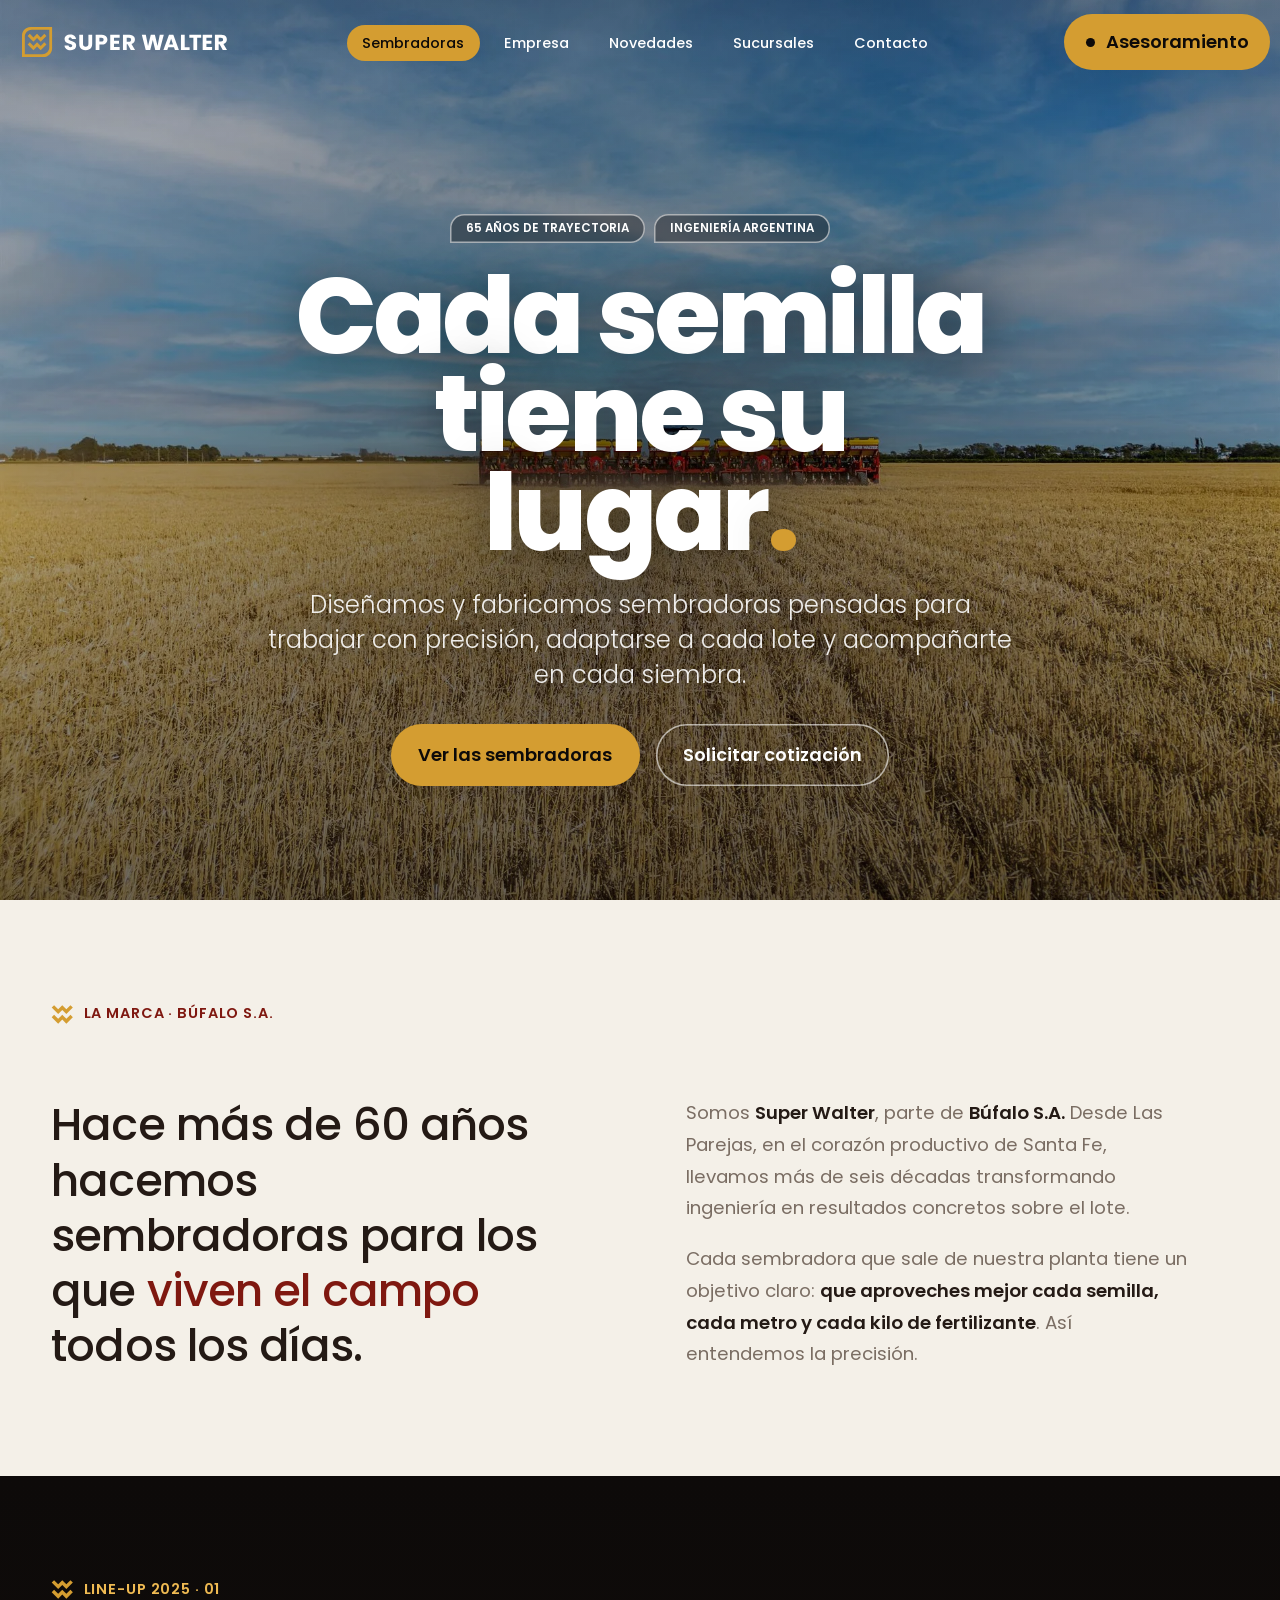
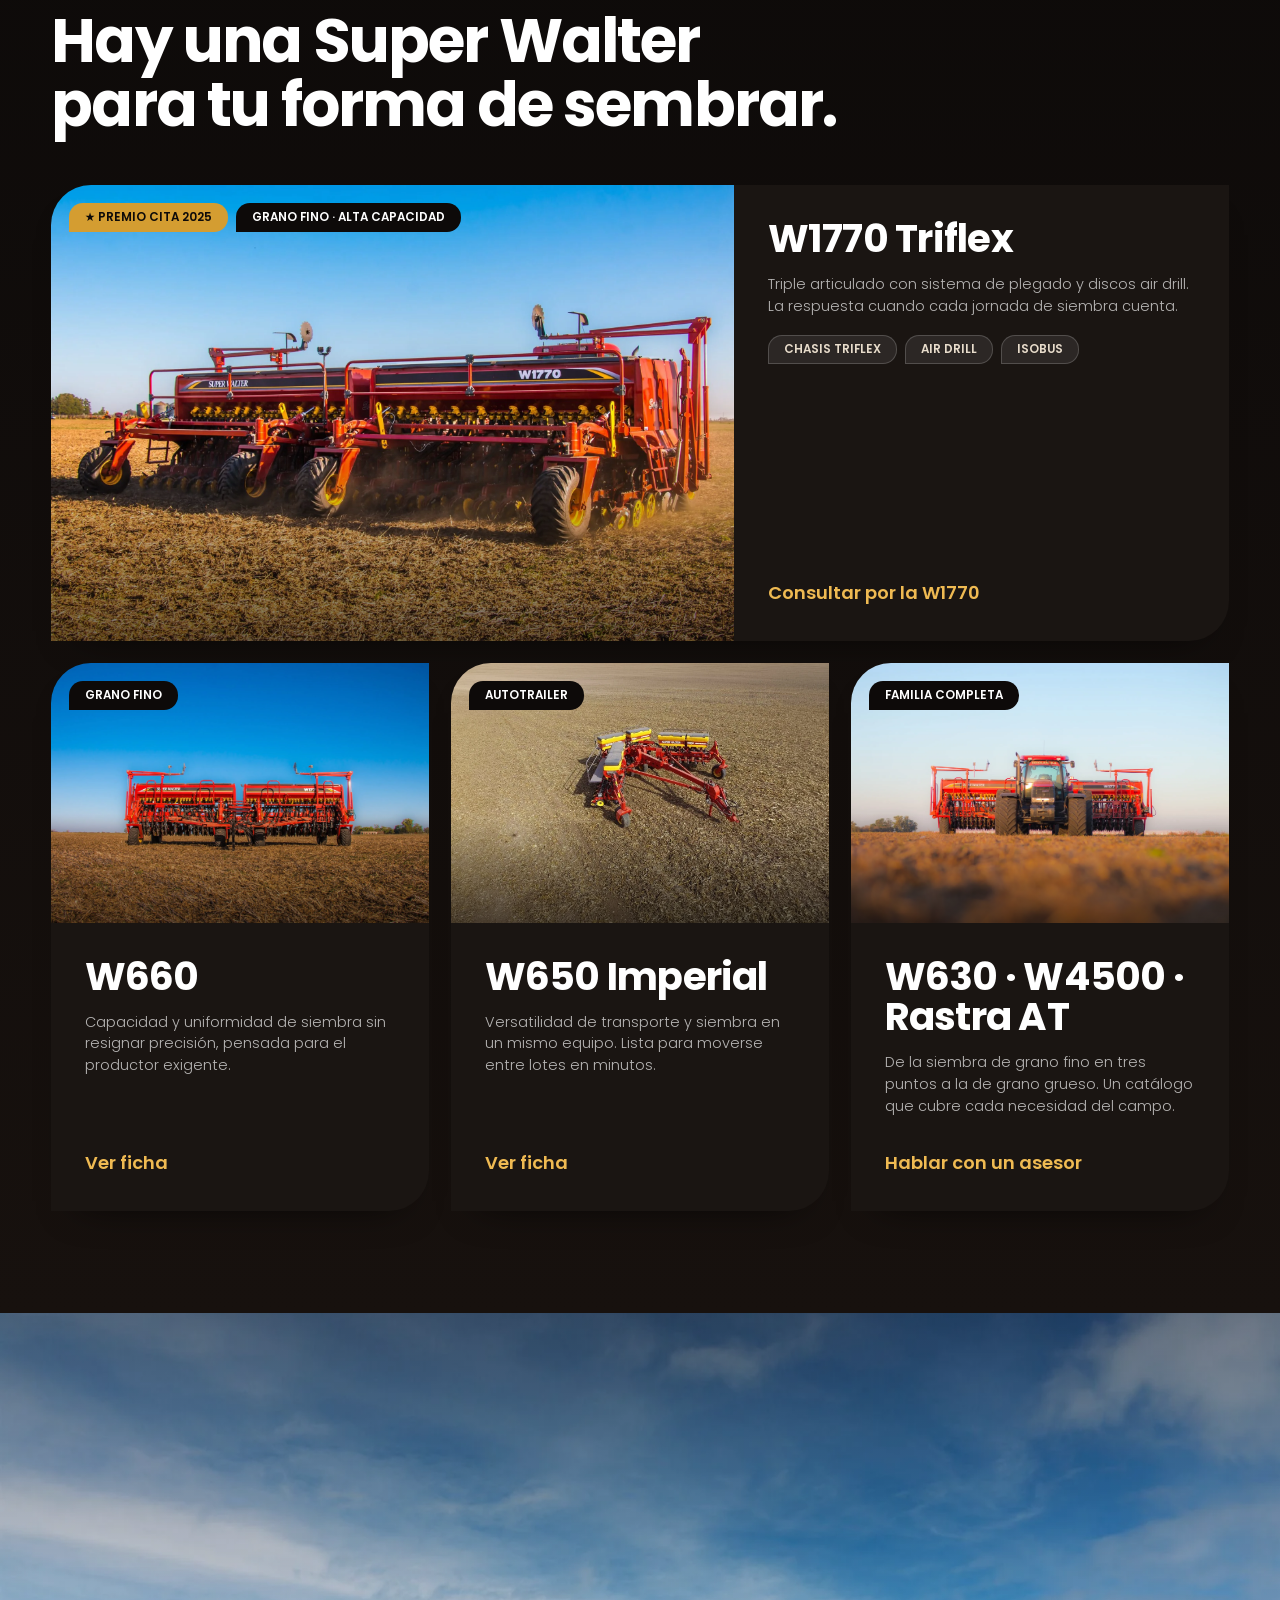
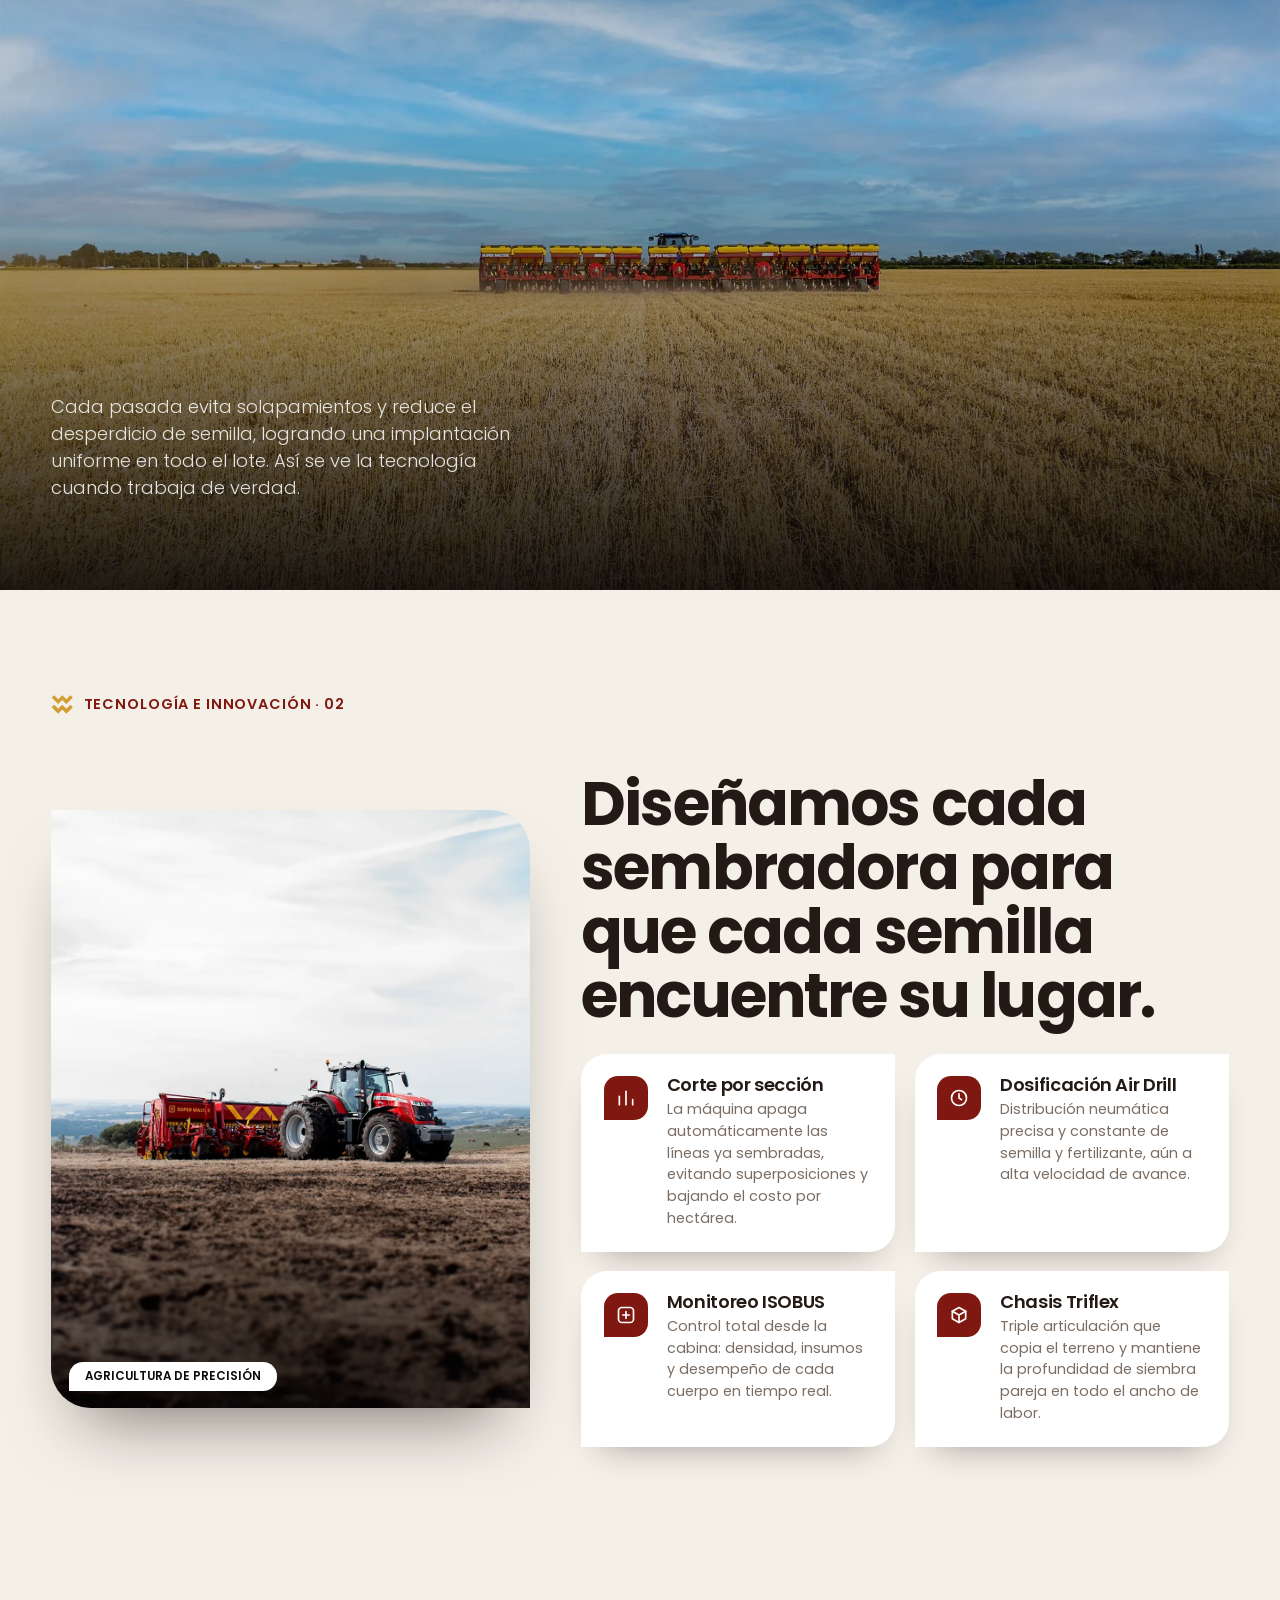
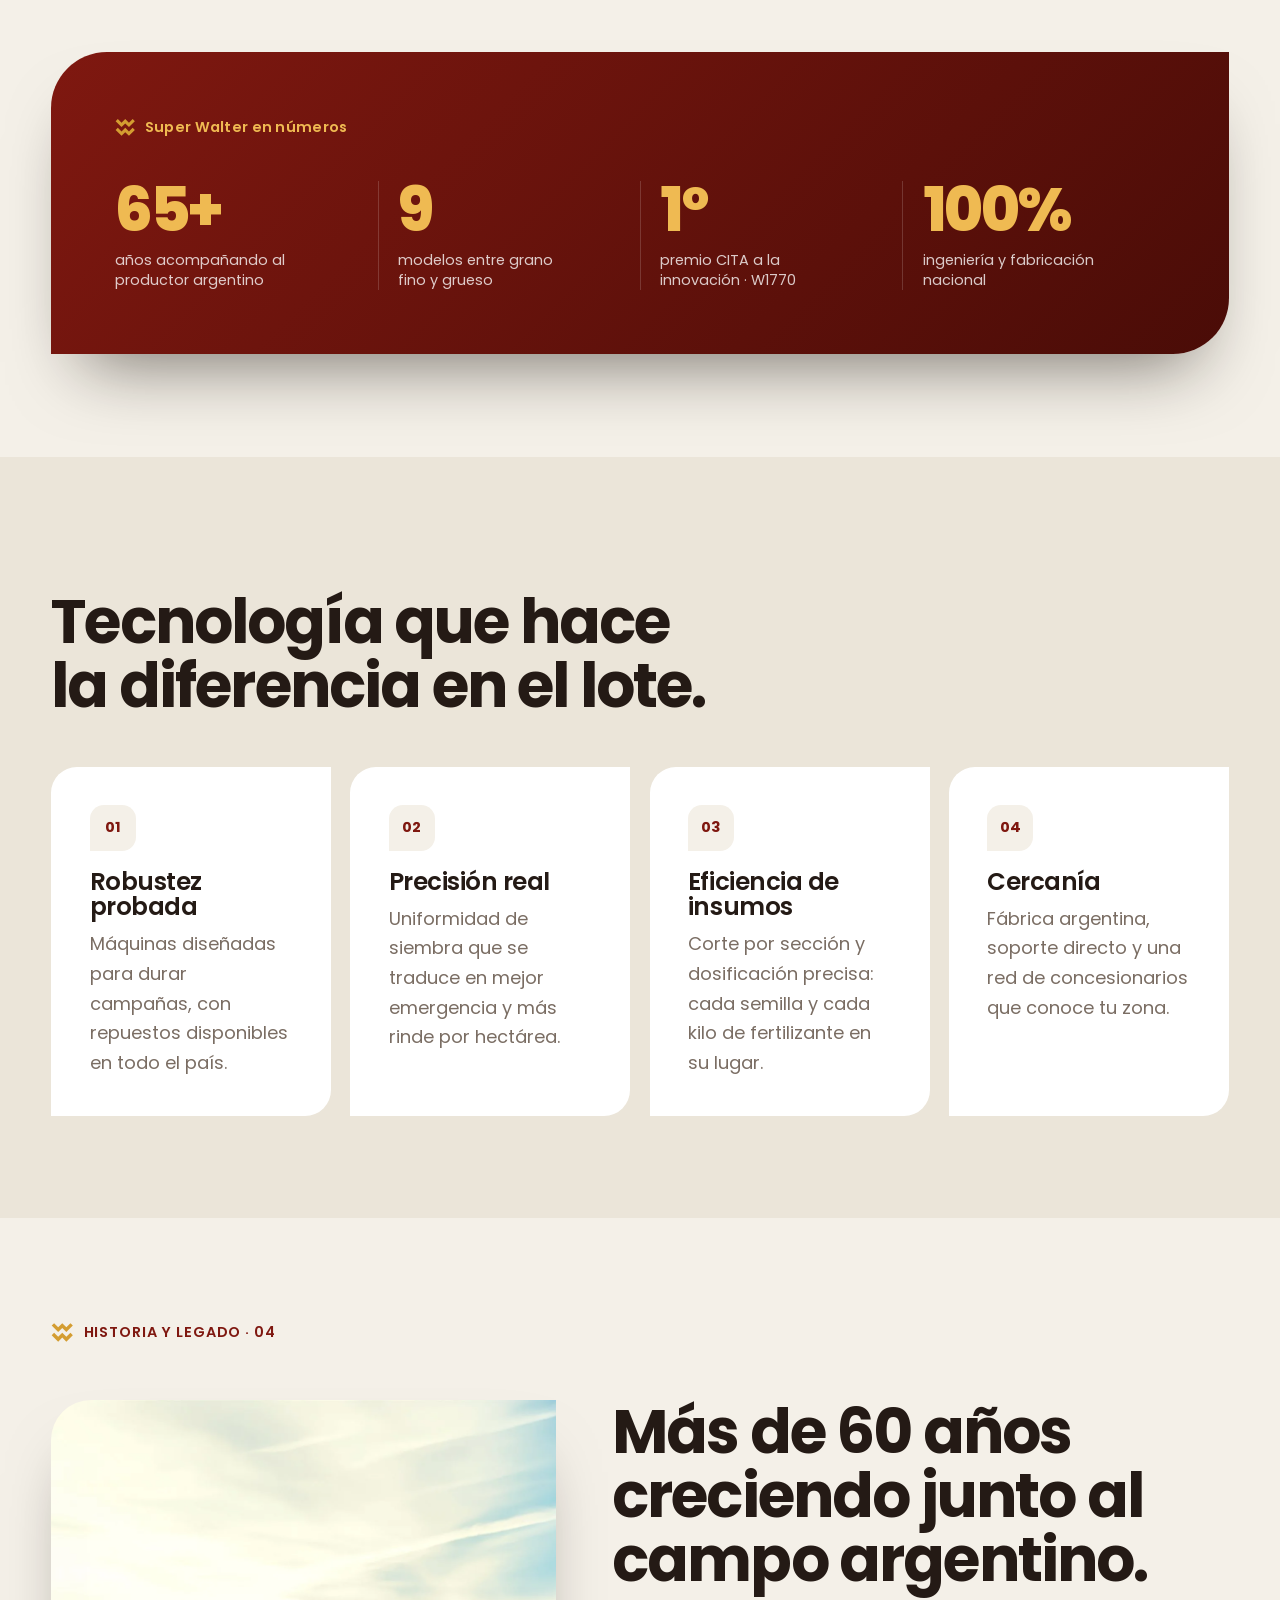
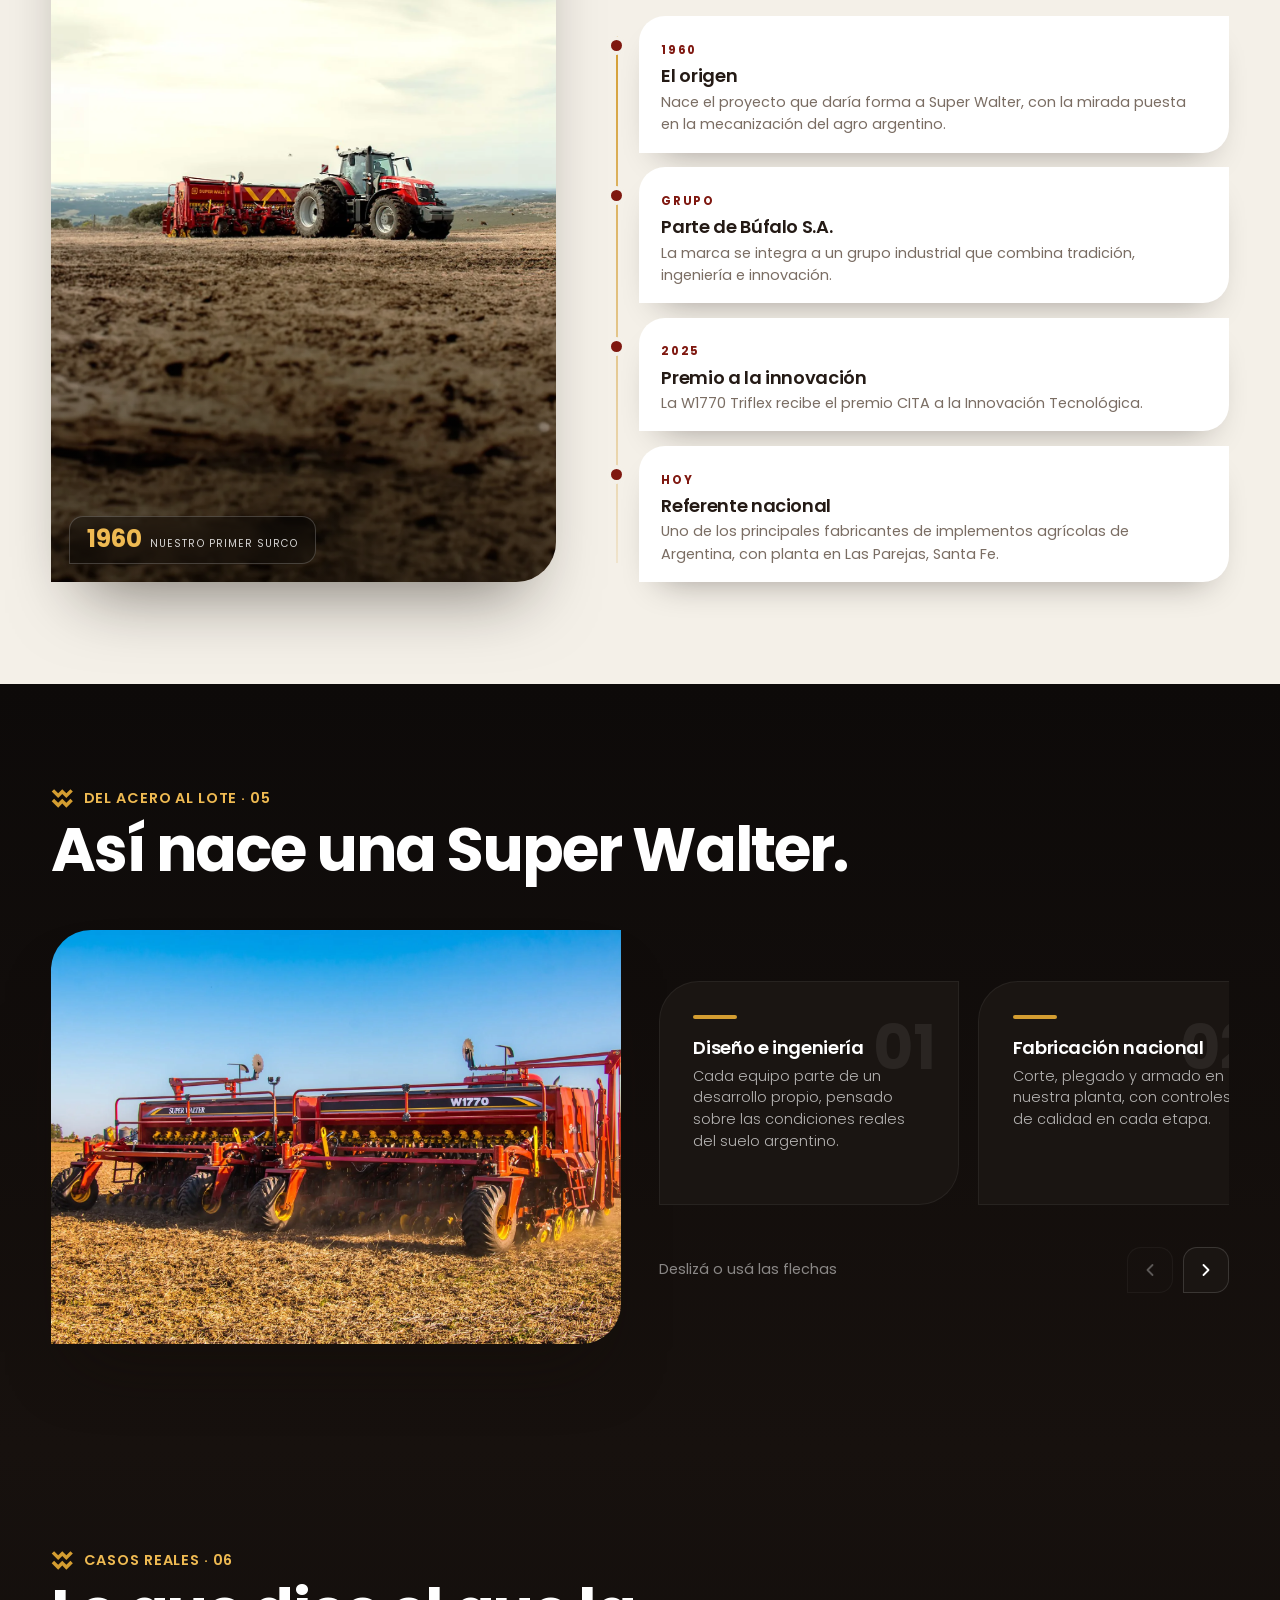
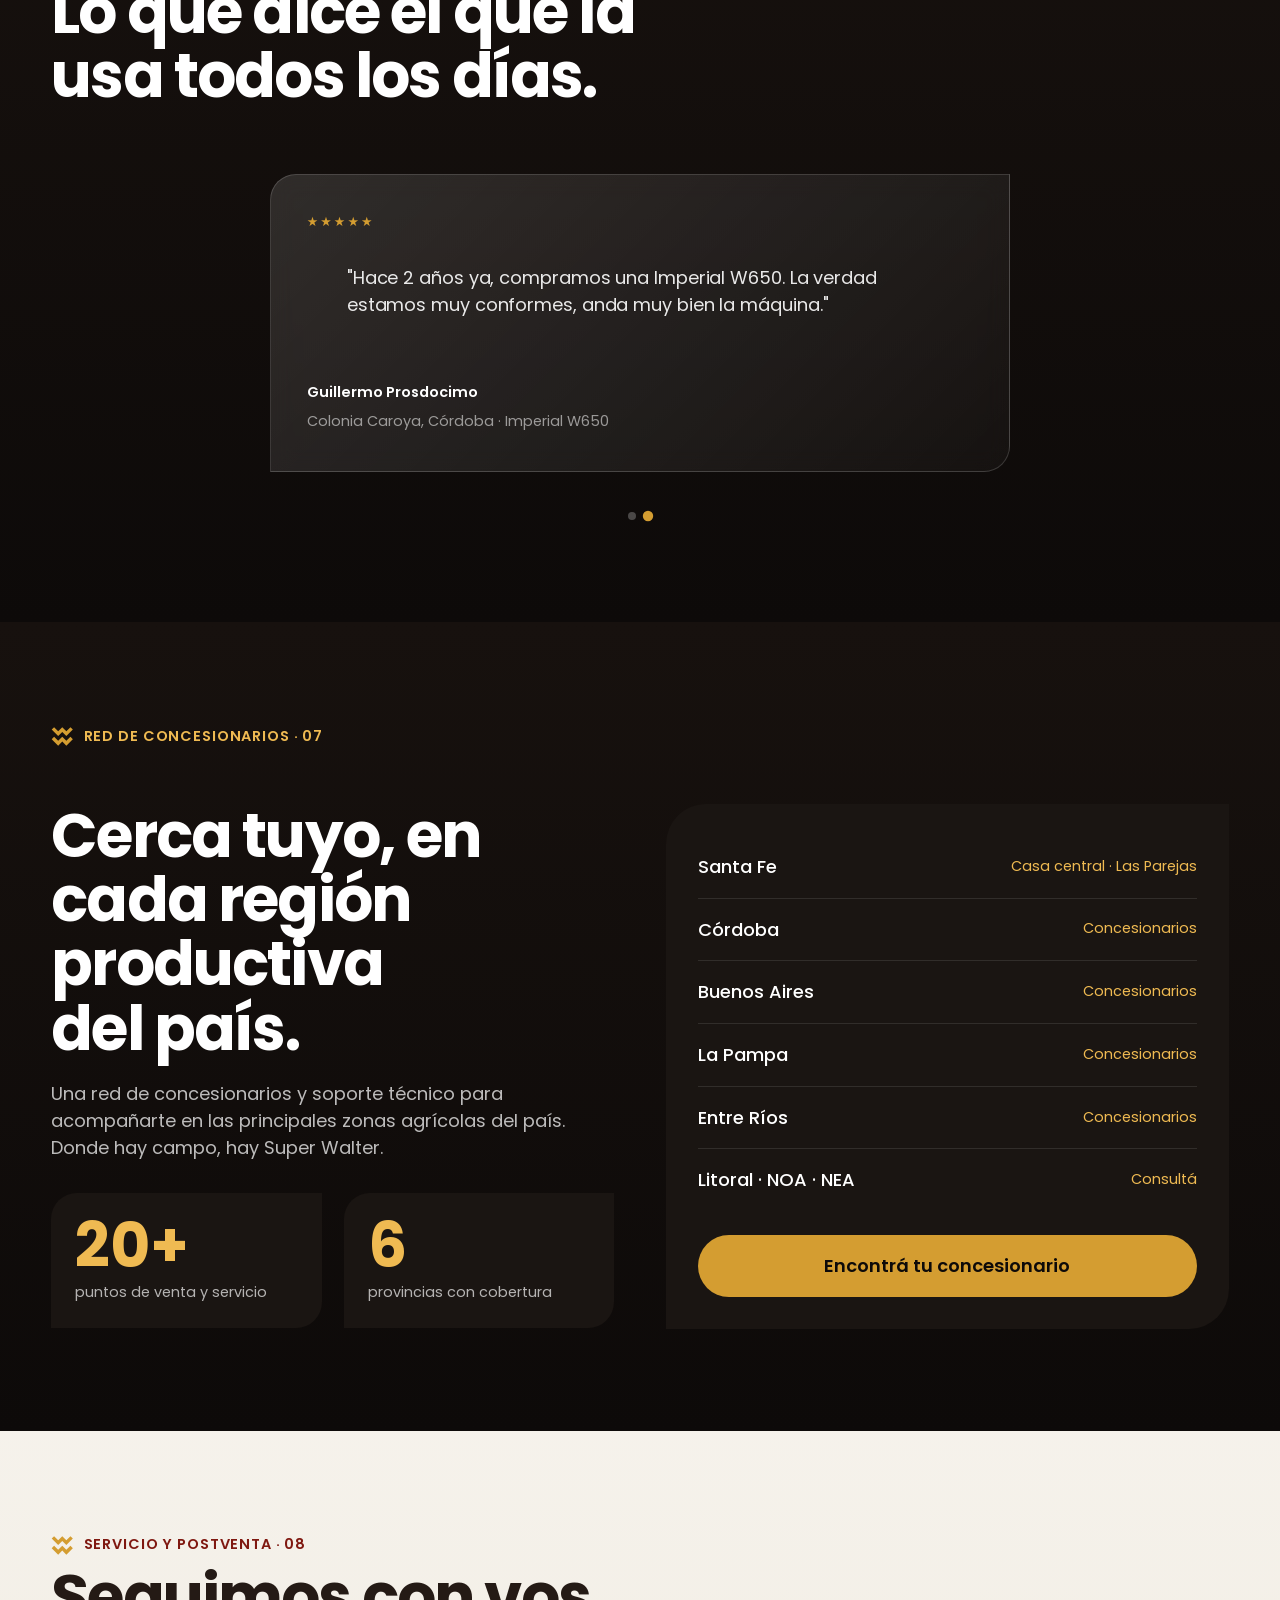
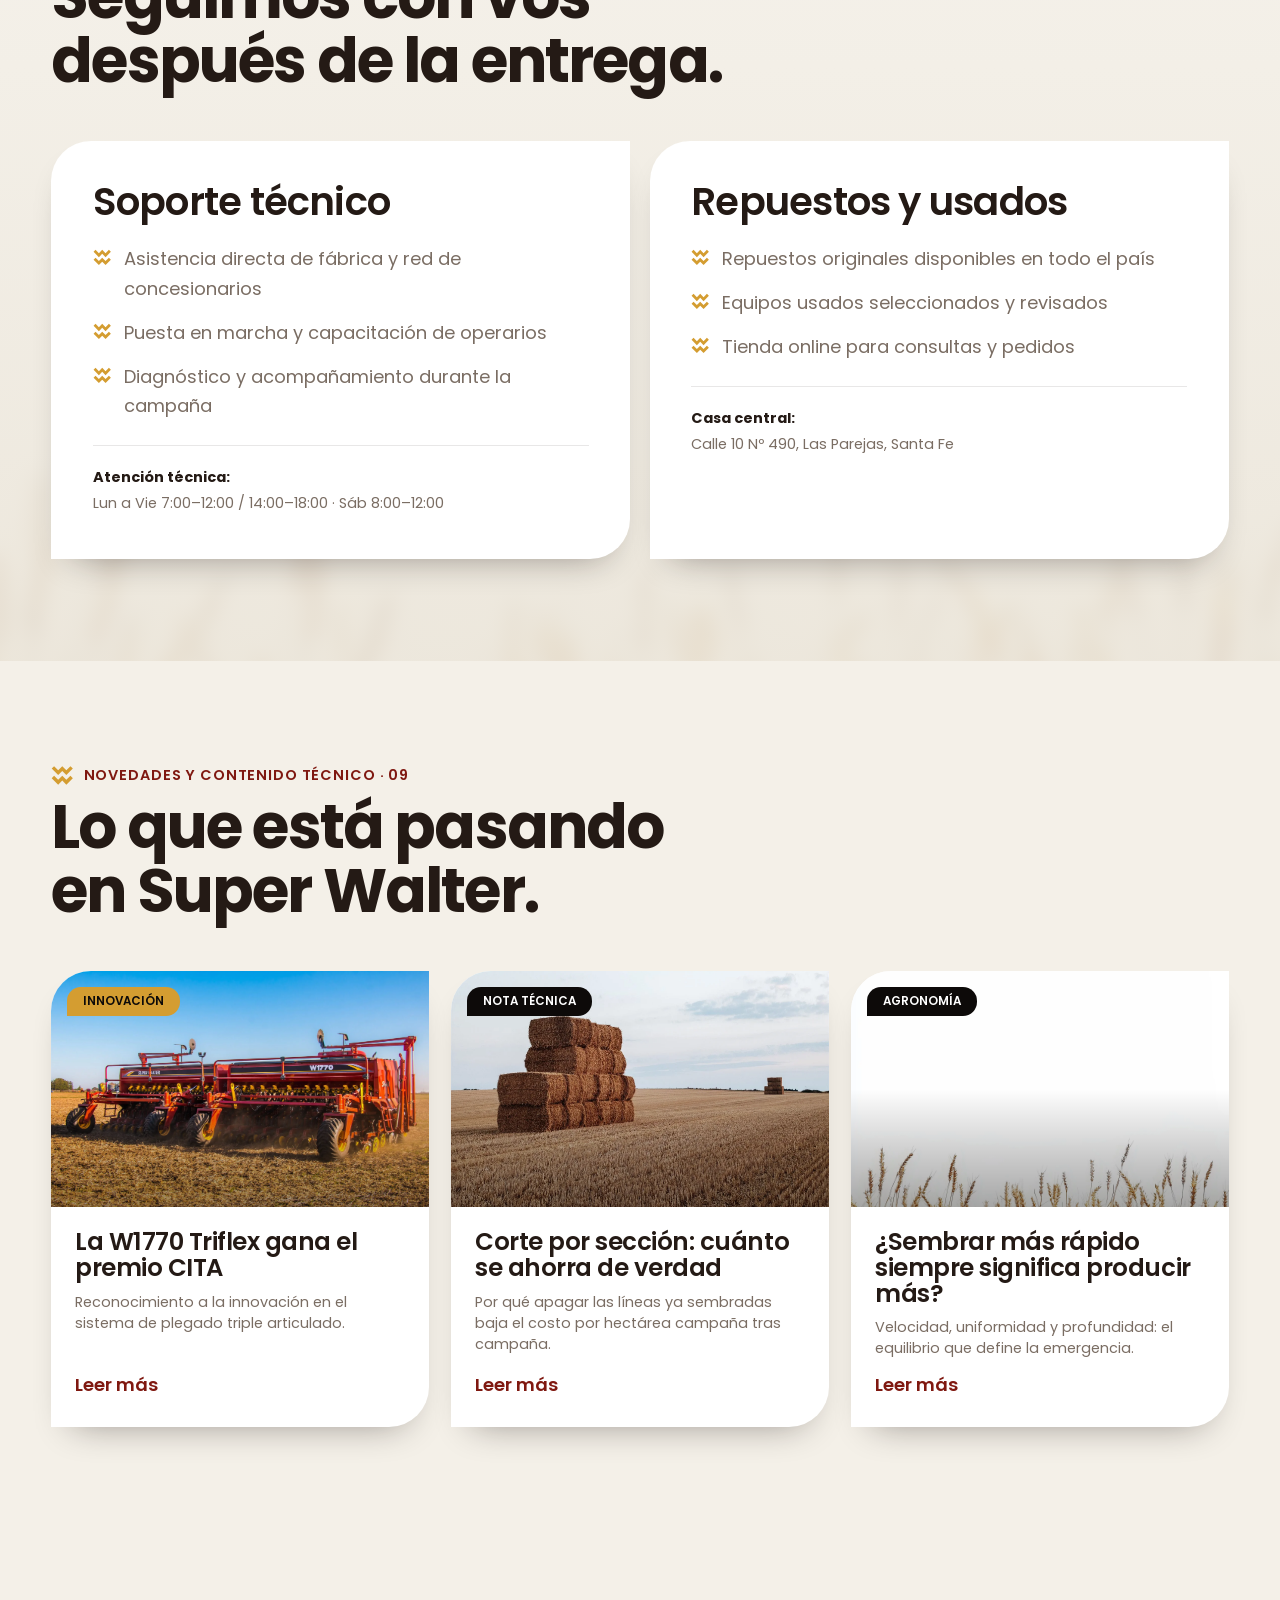
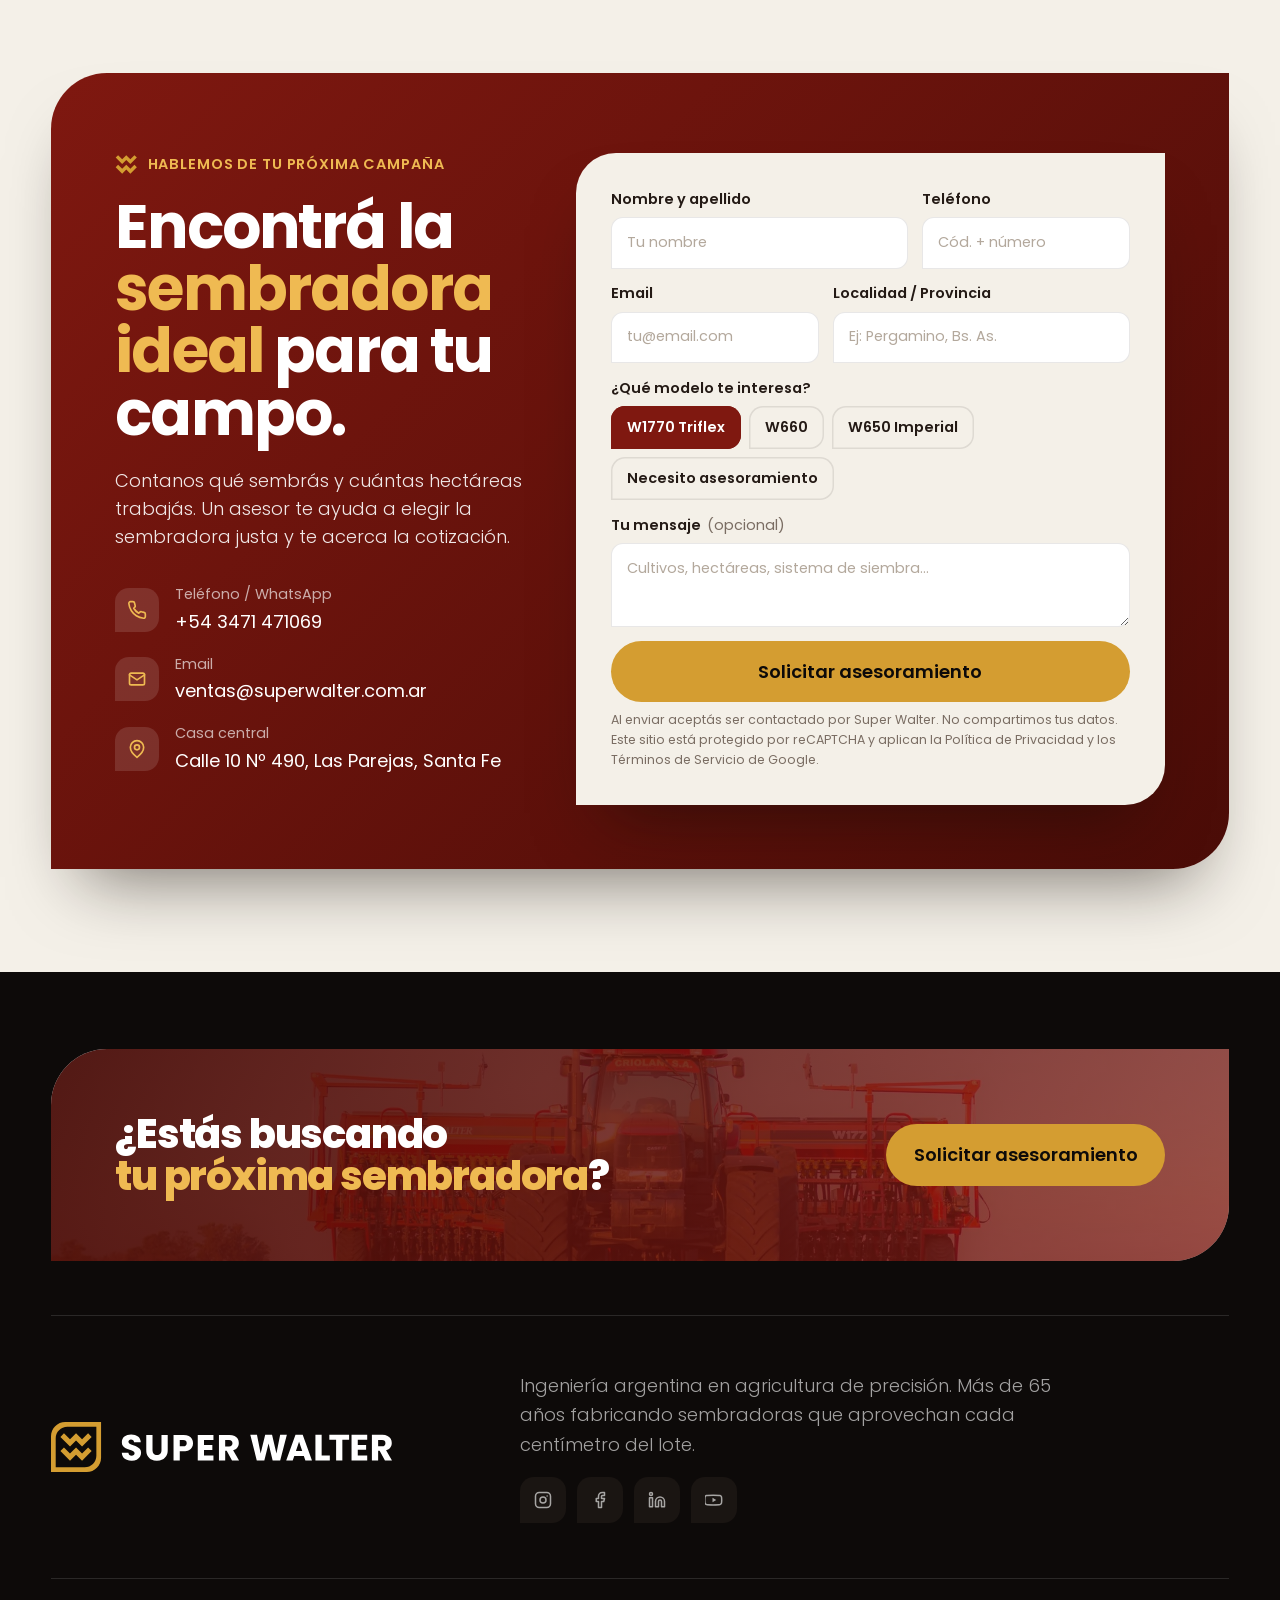
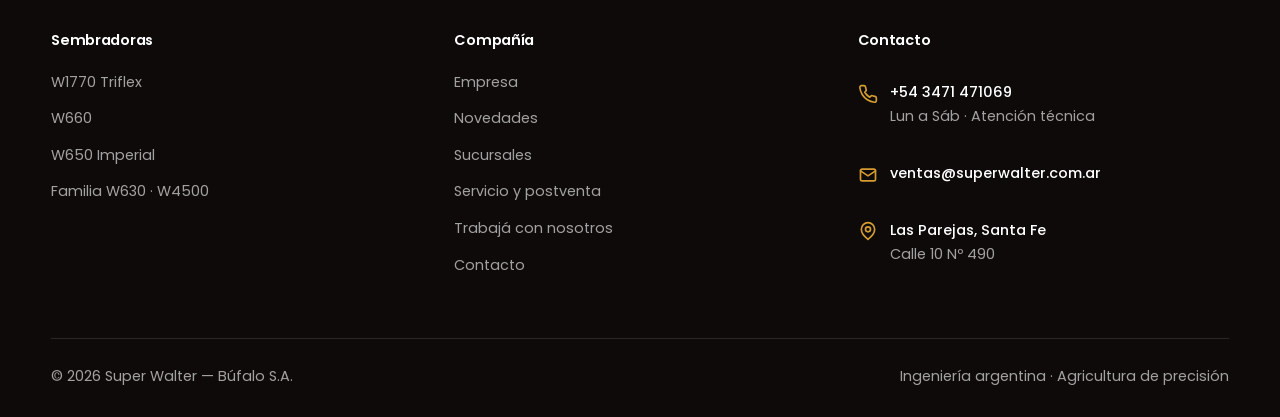
==== commit d4be8ac3: "almost done.. a few text changes are missing.." ====
--- a/public_html/index.html
+++ b/public_html/index.html
@@ -83,6 +83,13 @@
 </header>
 
 <div class="mobile-menu" id="mobileMenu">
+  <div class="header mobile-menu__bar">
+    <div class="container header__inner">
+      <button class="nav-toggle" id="mobileMenuClose" aria-label="Cerrar menú" aria-expanded="true" aria-controls="mobileMenu">
+        <span class="nav-toggle__box" aria-hidden="true"><span></span><span></span><span></span></span>
+      </button>
+    </div>
+  </div>
   <nav aria-label="Navegación móvil">
     <ul class="mobile-menu__list">
       <li><a class="mobile-menu__link" href="#lineup"><span class="n">01</span> Sembradoras</a></li>
@@ -491,7 +498,7 @@
             <div class="field"><label for="f-msg"><span class="field__num">06</span> Tu mensaje <span style="text-transform:none;letter-spacing:0;color:var(--texto-mute);font-weight:400">(opcional)</span></label><textarea id="f-msg" name="mensaje" placeholder="Cultivos, hectáreas, sistema de siembra..."></textarea></div>
             <div class="field"><button class="btn btn--amarillo btn--block" type="submit">Solicitar asesoramiento</button></div>
           </div>
-          <p class="form__note">Al enviar aceptás ser contactado por Super Walter. No compartimos tus datos. <!-- EDITAR: conectar a email / CRM / WhatsApp real --></p>
+          <p class="form__note">Al enviar aceptás ser contactado por Super Walter. No compartimos tus datos. Este sitio está protegido por reCAPTCHA y aplican la <a href="https://policies.google.com/privacy" target="_blank" rel="noopener">Política de Privacidad</a> y los <a href="https://policies.google.com/terms" target="_blank" rel="noopener">Términos de Servicio</a> de Google.</p>
           <div class="form__success" id="formSuccess" role="status" aria-live="polite">
             <b>¡Listo! Recibimos tu consulta.</b>
             <span>Un asesor de Super Walter se va a comunicar con vos a la brevedad.</span>
--- a/public_html/assets/css/styles.css
+++ b/public_html/assets/css/styles.css
@@ -165,6 +165,9 @@
 .nav-toggle[aria-expanded="true"] .nav-toggle__box span:nth-child(3){top:5px;transform:rotate(-45deg)}
 
 .mobile-menu { position:fixed; inset:0; z-index:110; background:linear-gradient(165deg,var(--bordo),var(--bordo-deep)); display:flex; flex-direction:column; justify-content:center; padding:var(--gutter); transform:translateY(-100%); transition:transform .55s var(--ease); visibility:hidden; }
+.mobile-menu__bar { z-index:1; pointer-events:none; }
+.mobile-menu__bar .header__inner { justify-content:flex-end; }
+.mobile-menu__bar .nav-toggle { pointer-events:auto; }
 .mobile-menu.is-open { transform:none; visibility:visible; }
 .mobile-menu__list { display:flex; flex-direction:column; gap:.2rem; }
 .mobile-menu__link { color:#fff; font-size:clamp(1.9rem,9vw,2.8rem); font-weight:700; letter-spacing:-.02em; padding:.5rem 0; display:flex; align-items:baseline; gap:1rem; opacity:0; transform:translateY(20px); }
@@ -303,8 +306,8 @@
 /* ---------- 14. Beneficios (con barrido) ---------- */
 .benefits { background:var(--paper-2); }
 .benefits__grid { display:grid; gap:1.2rem; margin-top:clamp(2rem,4vw,3rem); }
-.benefit { background:#fff; border-radius:var(--leaf-sm); padding:clamp(1.7rem,3vw,2.4rem); position:relative; transition:transform .4s var(--ease), box-shadow .4s var(--ease); box-shadow:var(--shadow-sm); overflow:hidden; }
-.benefit:hover { transform:translateY(-6px); box-shadow:var(--shadow); }
+.benefit { background:#fff; border-radius:var(--leaf-sm); padding:clamp(1.7rem,3vw,2.4rem); position:relative; transition:transform .4s var(--ease); overflow:hidden; }
+.benefit:hover { transform:translateY(-6px);}
 .benefit::after { content:""; position:absolute; left:0; top:0; bottom:0; width:4px; background:var(--amarillo); transform:scaleY(0); transform-origin:top; transition:transform .5s var(--ease); }
 .benefit:hover::after { transform:scaleY(1); }
 .benefit__n { display:inline-grid; place-items:center; width:46px; height:46px; border-radius:14px 14px 14px 0; background:var(--paper); color:var(--bordo); font-weight:700; font-size:var(--step--1); }
@@ -655,6 +658,32 @@
 
 @media (min-width:600px) { .contact-cards { grid-template-columns:repeat(2,1fr); } }
 @media (min-width:1024px) {
-  .contact-cards { grid-template-columns:repeat(4,1fr); }
+  .contact-cards { grid-template-columns:repeat(3,1fr); }
   .contact-grid { display:grid; grid-template-columns:1fr 1fr; gap:clamp(2rem,4vw,3rem); align-items:start; }
 }
+
+/* ---------- 25. Ajustes internas (V.4) ---------- */
+.page-hero--full { min-height:100svh; display:flex; align-items:flex-end; text-align:center; padding-block:calc(var(--header-h) + 3rem) clamp(3.5rem,11vh,8rem); }
+.page-hero--full .ph-bg img { object-position:center 55%; }
+.page-hero__title { font-size:var(--step-5); font-weight:800; letter-spacing:-.035em; line-height:.95; color:#fff; max-width:16ch; margin-inline:auto; text-wrap:balance; text-shadow:0 2px 50px rgba(0,0,0,.45); }
+.page-hero--full .page-hero__stats { justify-content:center; gap:clamp(1.8rem,5vw,4rem); margin-top:clamp(2.6rem,6vw,4rem); }
+.page-hero--full .page-hero__stats span { margin-inline:auto; }
+
+/* Métricas: números más contenidos y prefijo "+" delante */
+.metric b { font-size:clamp(2.2rem, 1.4rem + 3vw, 4rem); line-height:.95; white-space:nowrap; }
+.metric span { margin-top:.7rem; }
+
+/* Escala: scrim más fuerte para que el eyebrow se lea siempre */
+.scale--legible::after { background:linear-gradient(to top, rgba(9,6,5,.92), rgba(9,6,5,.5) 45%, rgba(9,6,5,.72)); }
+.scale--legible .scale__inner { text-shadow:0 2px 24px rgba(0,0,0,.6); }
+
+/* Encuadre del hero por página */
+.page-hero--full .page-hero__stats b { font-size:clamp(1.15rem,.9rem + 1vw,1.7rem); }
+.page-hero--full[aria-label="La empresa"] .ph-bg img { object-position:62% 52%; }
+
+/* Flecha de scroll en el hero */
+.page-hero__scroll { display:inline-flex; flex-direction:column; align-items:center; gap:.7rem; margin-top:clamp(2.6rem,6vw,4rem); color:rgba(255,255,255,.8); font-size:var(--step--1); font-weight:500; letter-spacing:.04em; text-transform:uppercase; transition:color .3s var(--ease); }
+.page-hero__scroll:hover { color:var(--amarillo-cl); }
+.page-hero__scroll svg { width:26px; height:26px; padding:.35rem; box-sizing:content-box; border-radius:50%; box-shadow:inset 0 0 0 1.5px rgba(255,255,255,.45); animation:ph-bounce 1.8s var(--ease) infinite; }
+.page-hero__scroll:hover svg { box-shadow:inset 0 0 0 1.5px currentColor; }
+@keyframes ph-bounce { 0%,100% { transform:translateY(0); } 50% { transform:translateY(7px); } }
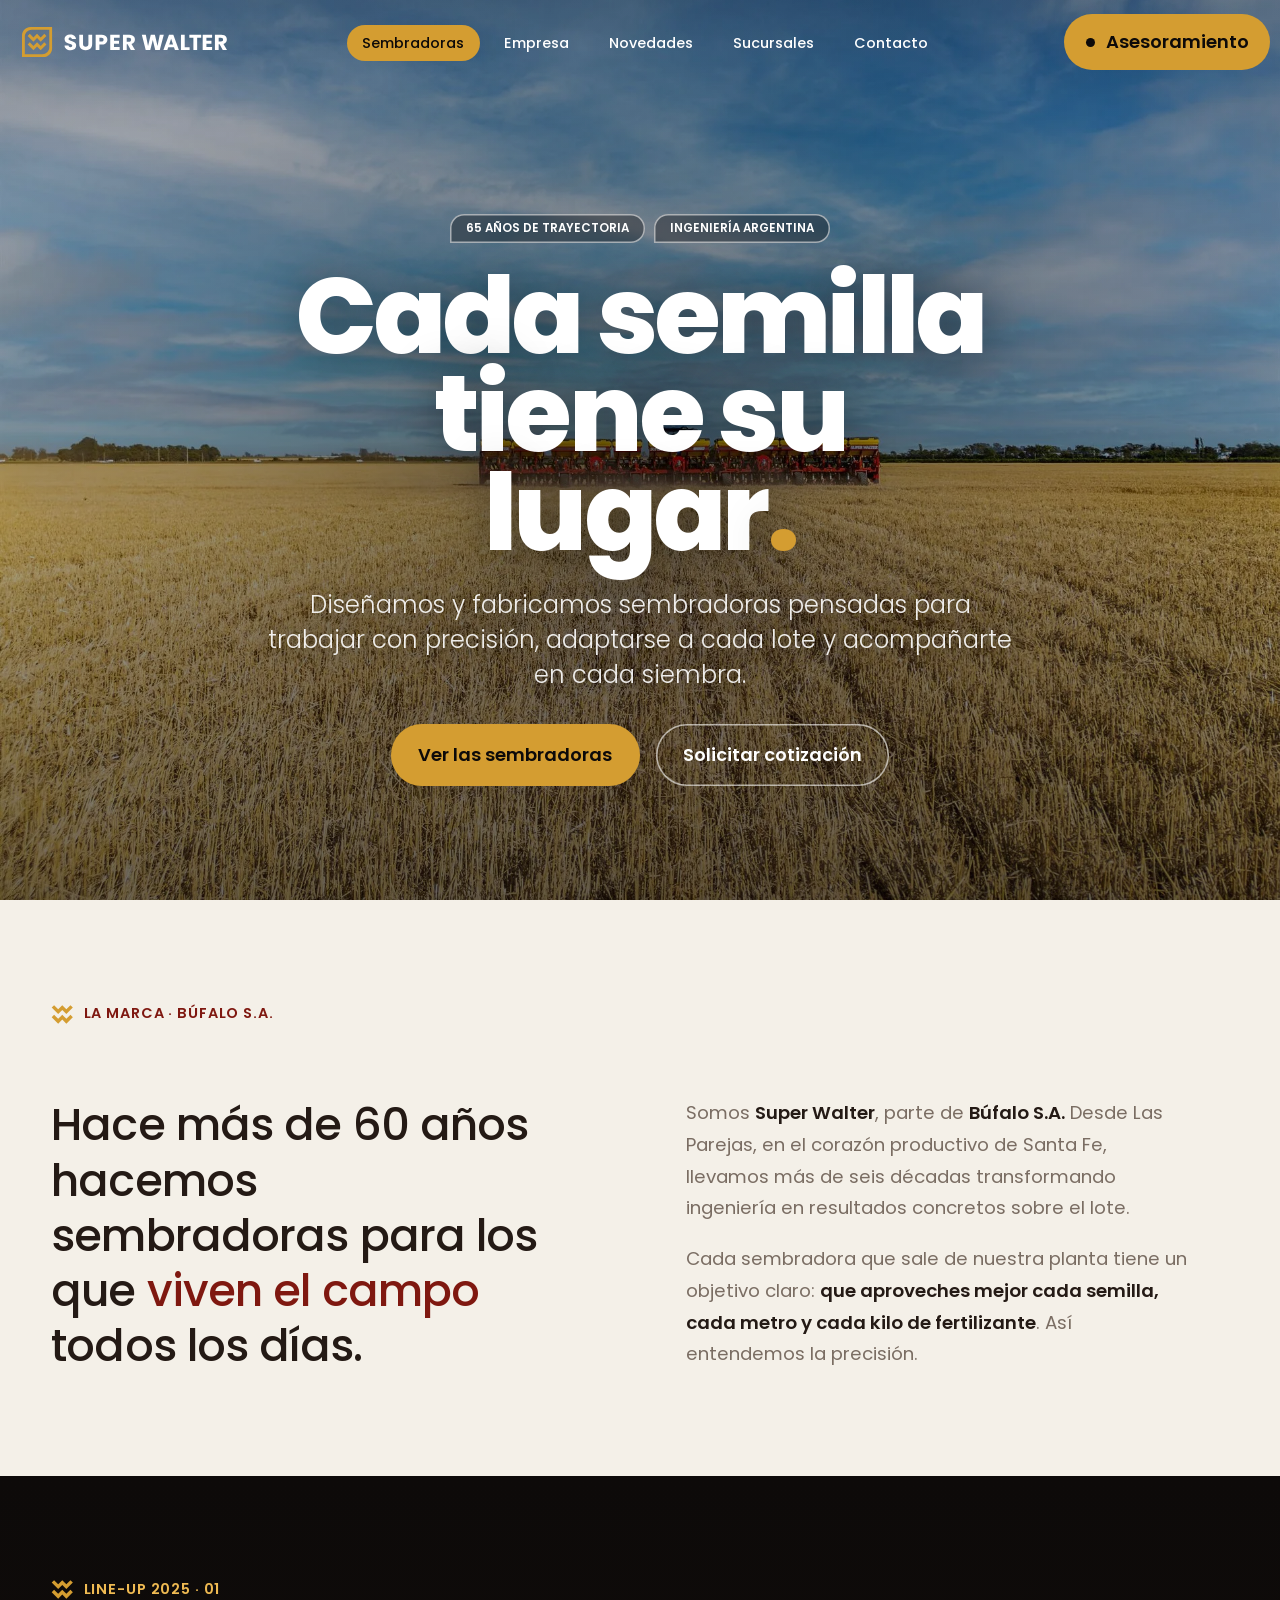
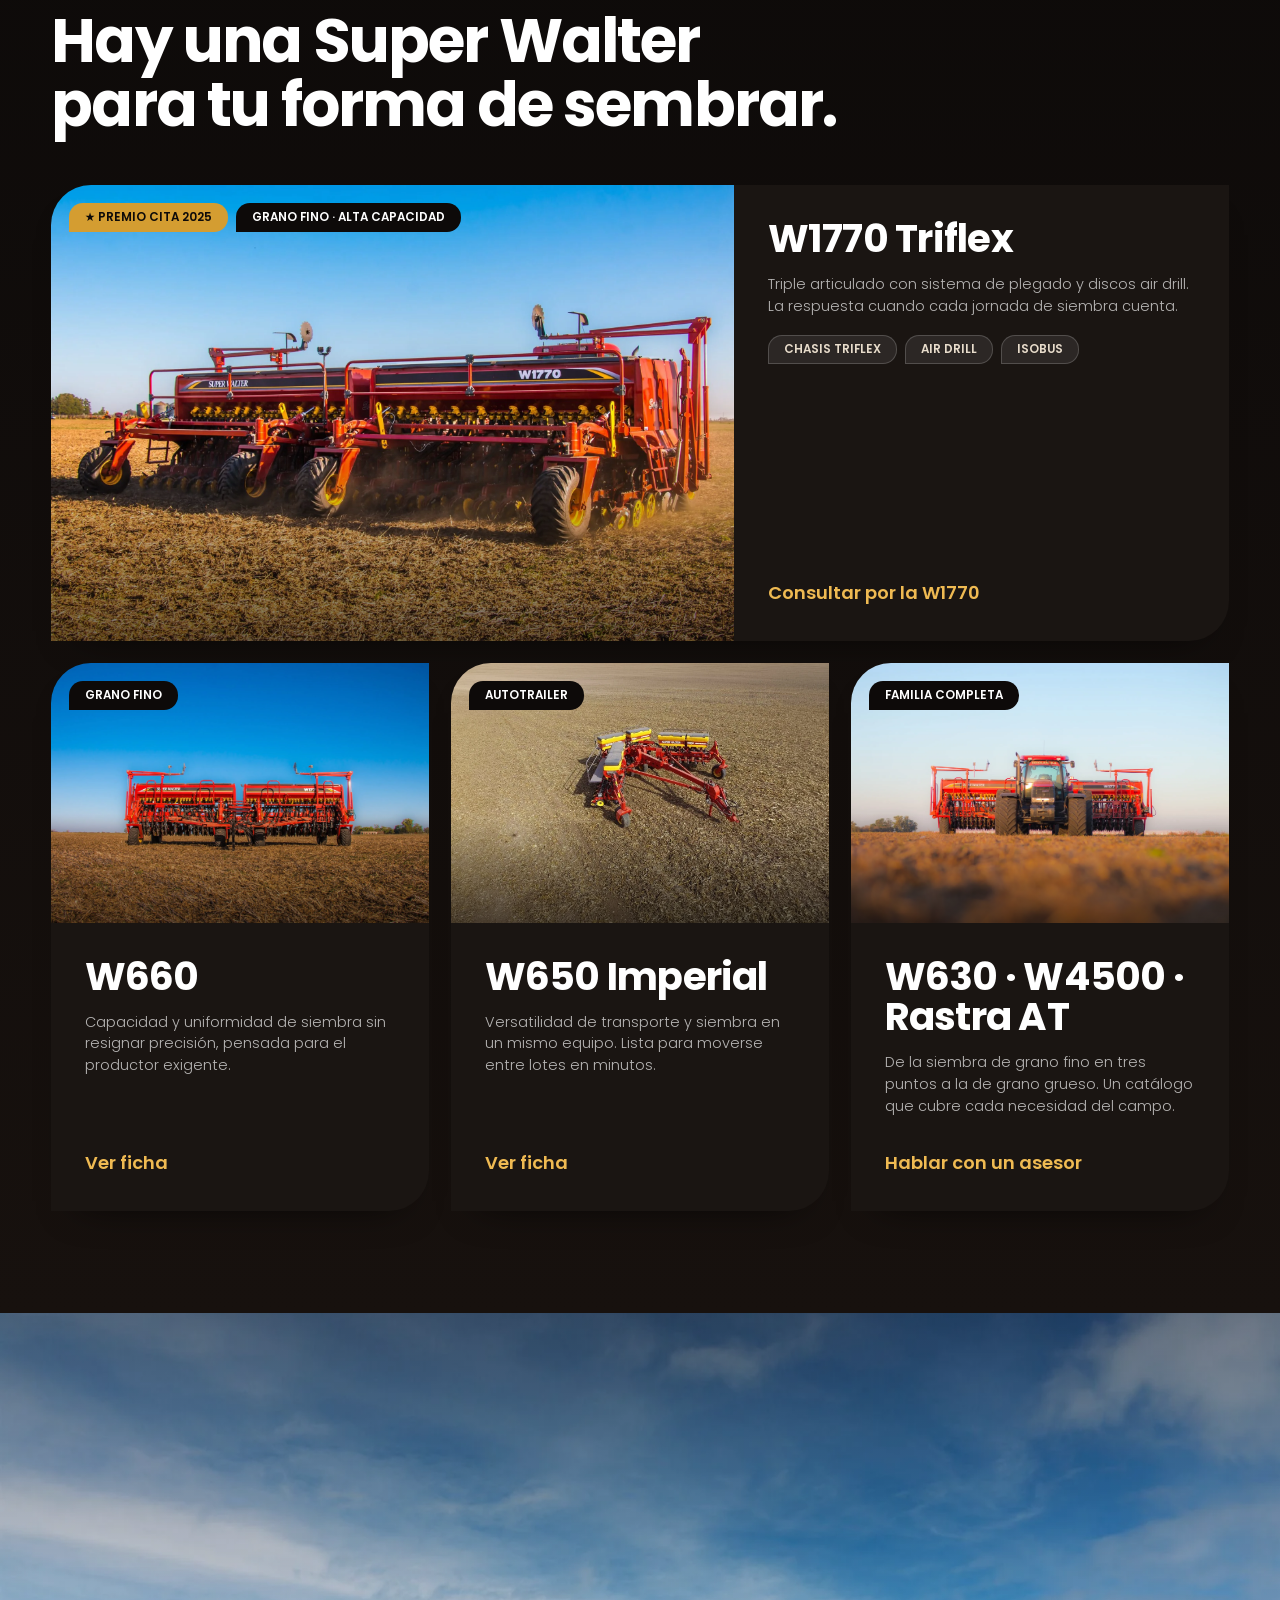
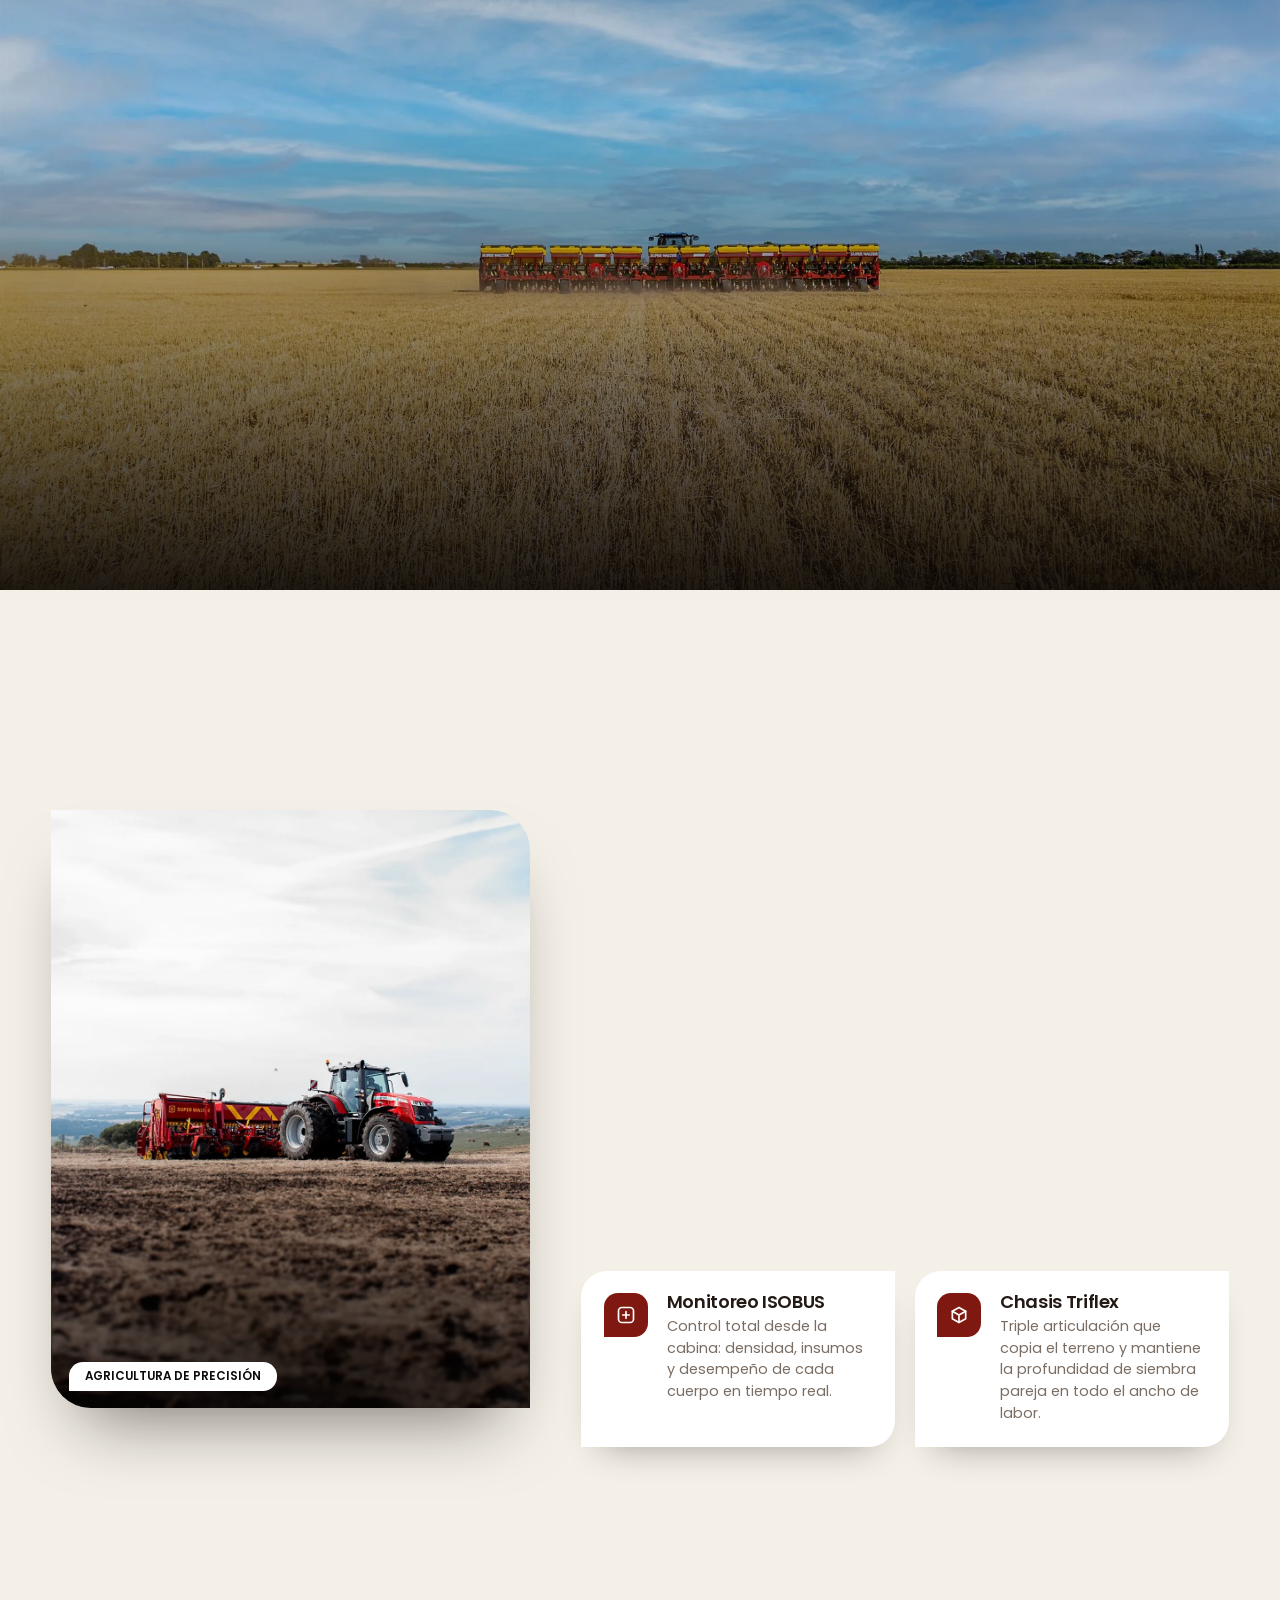
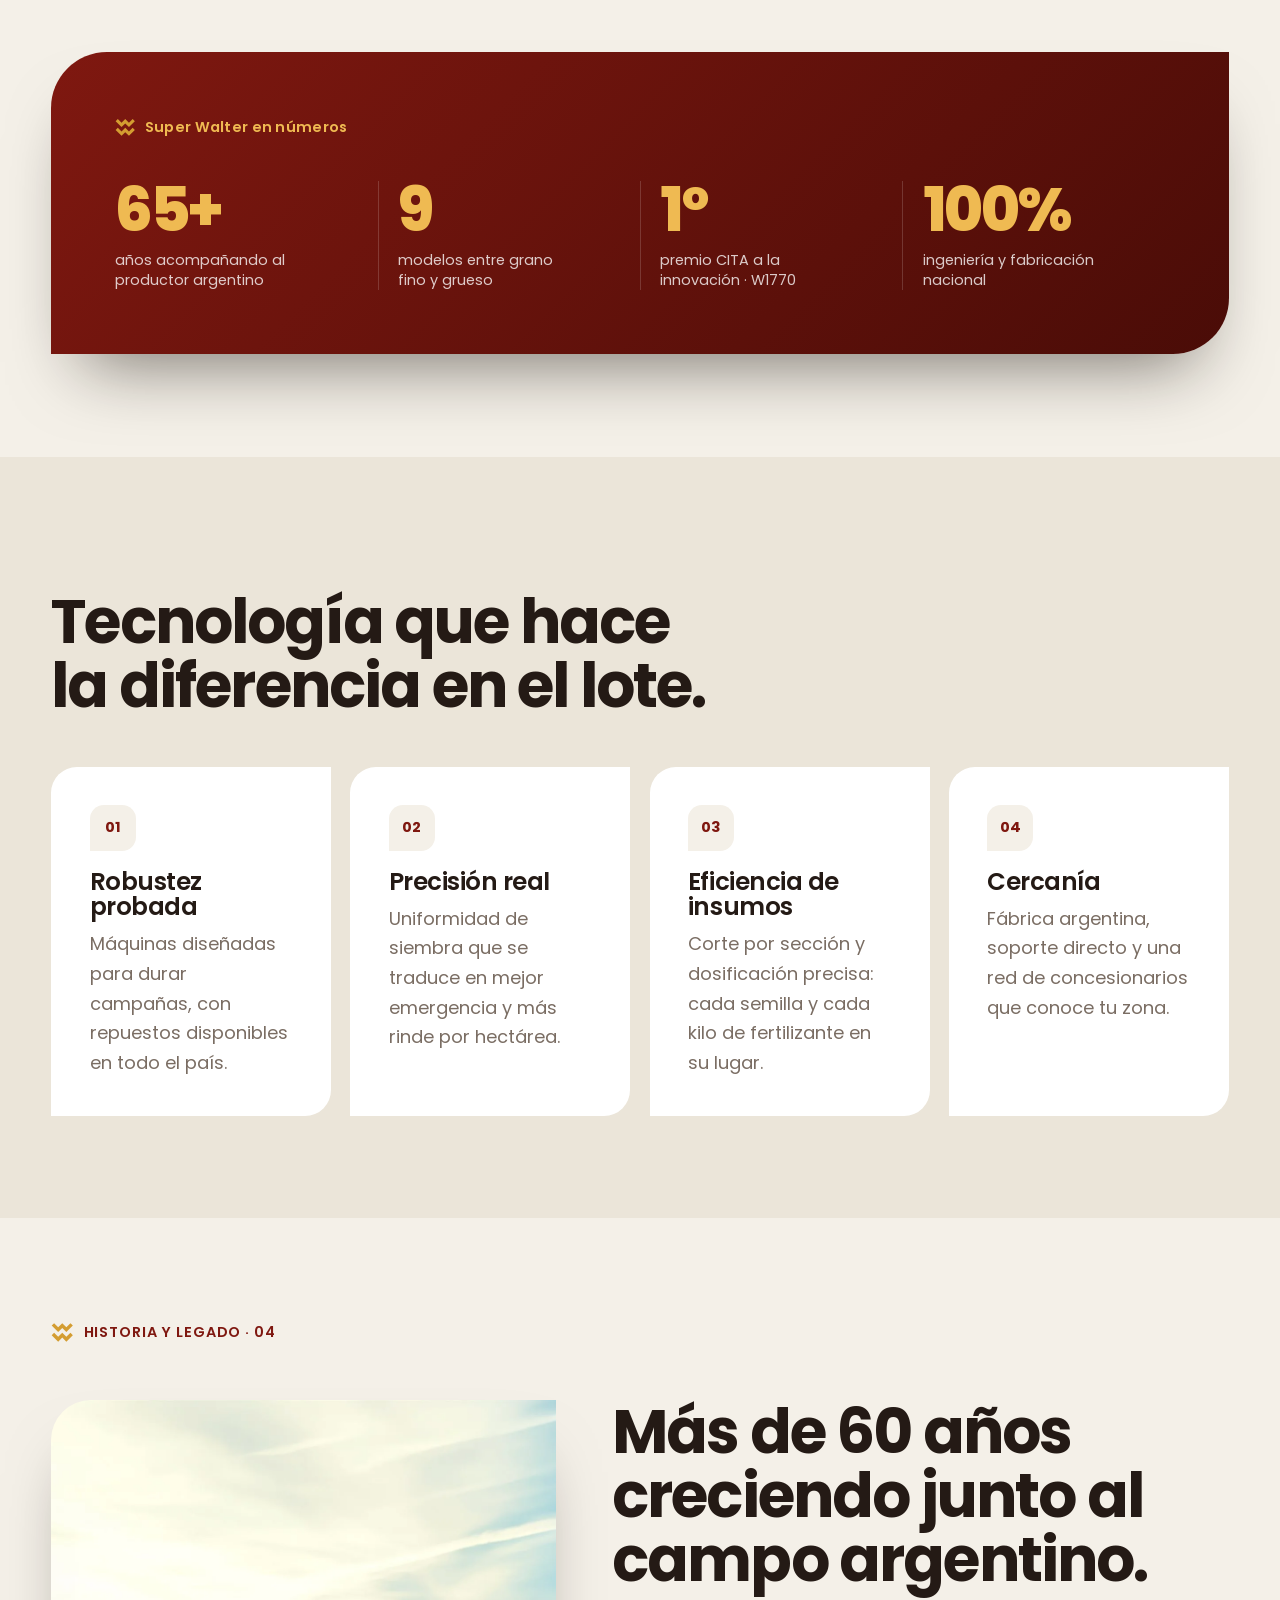
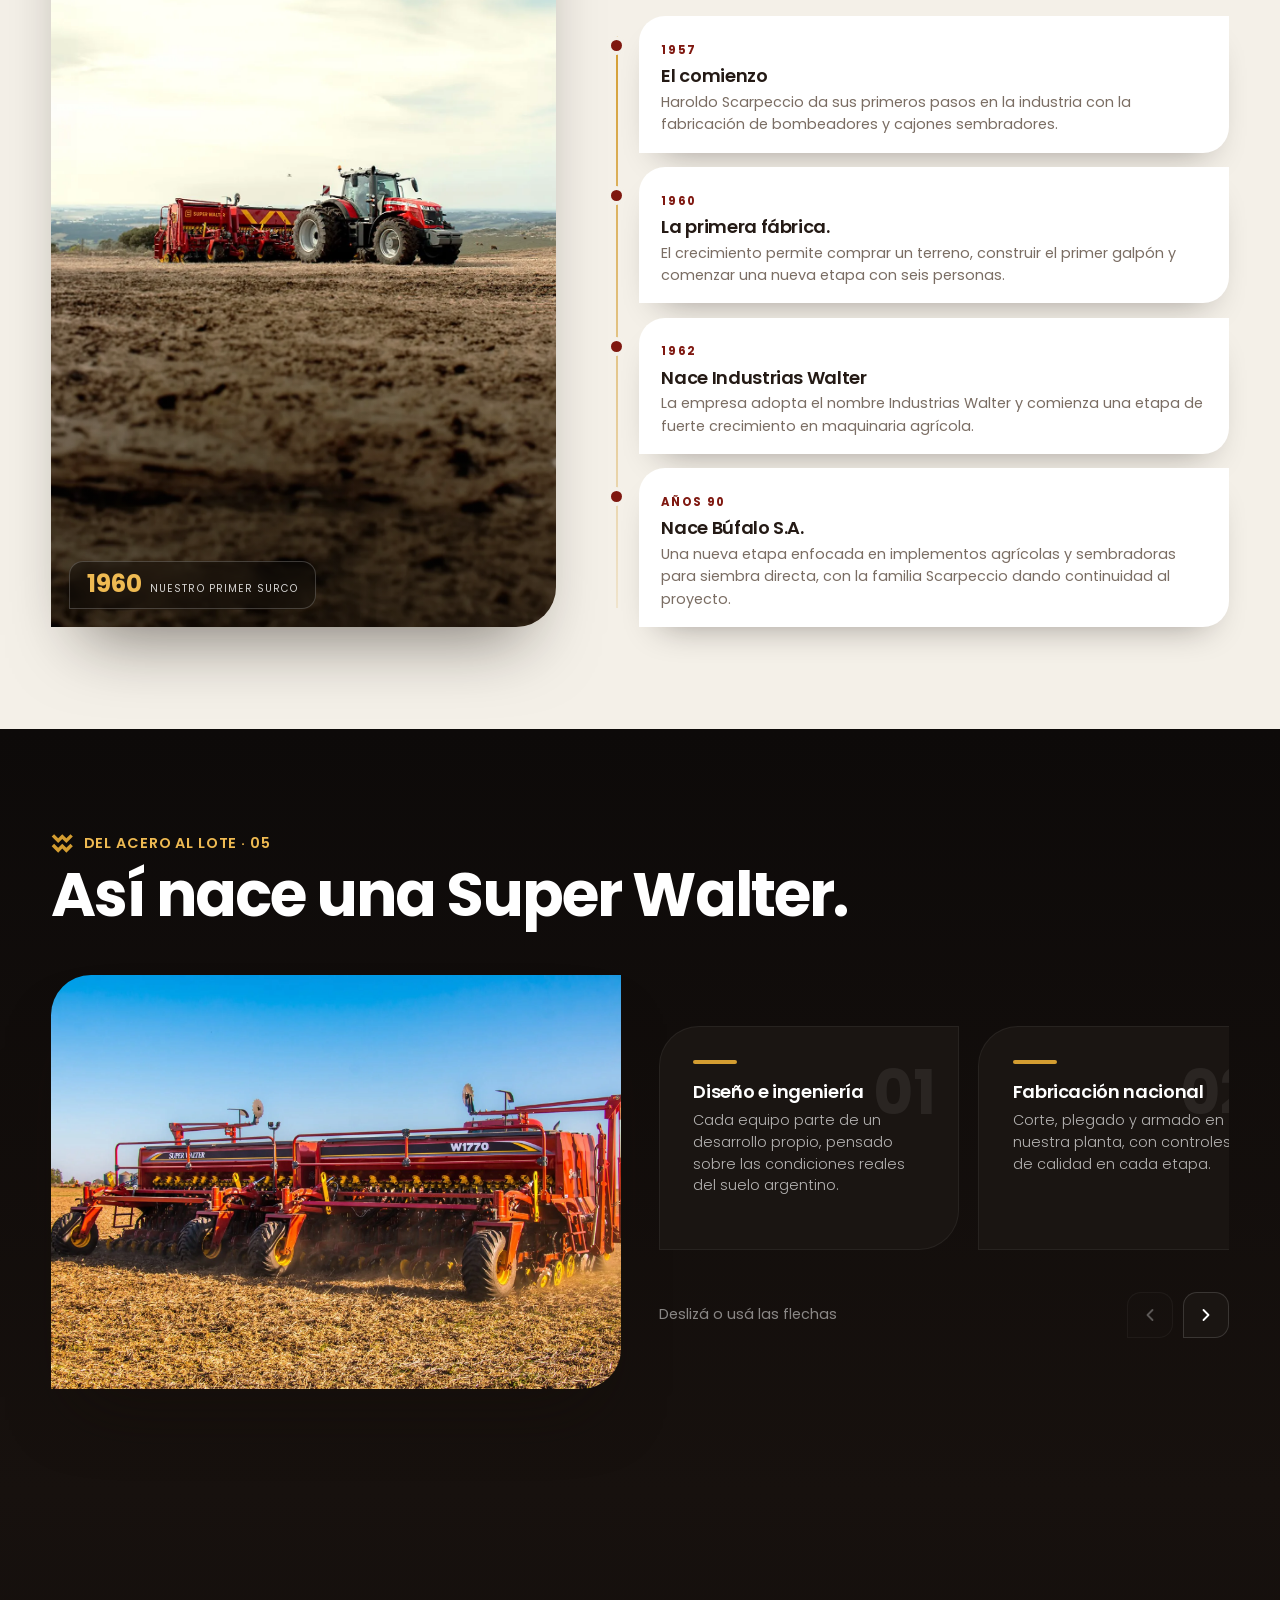
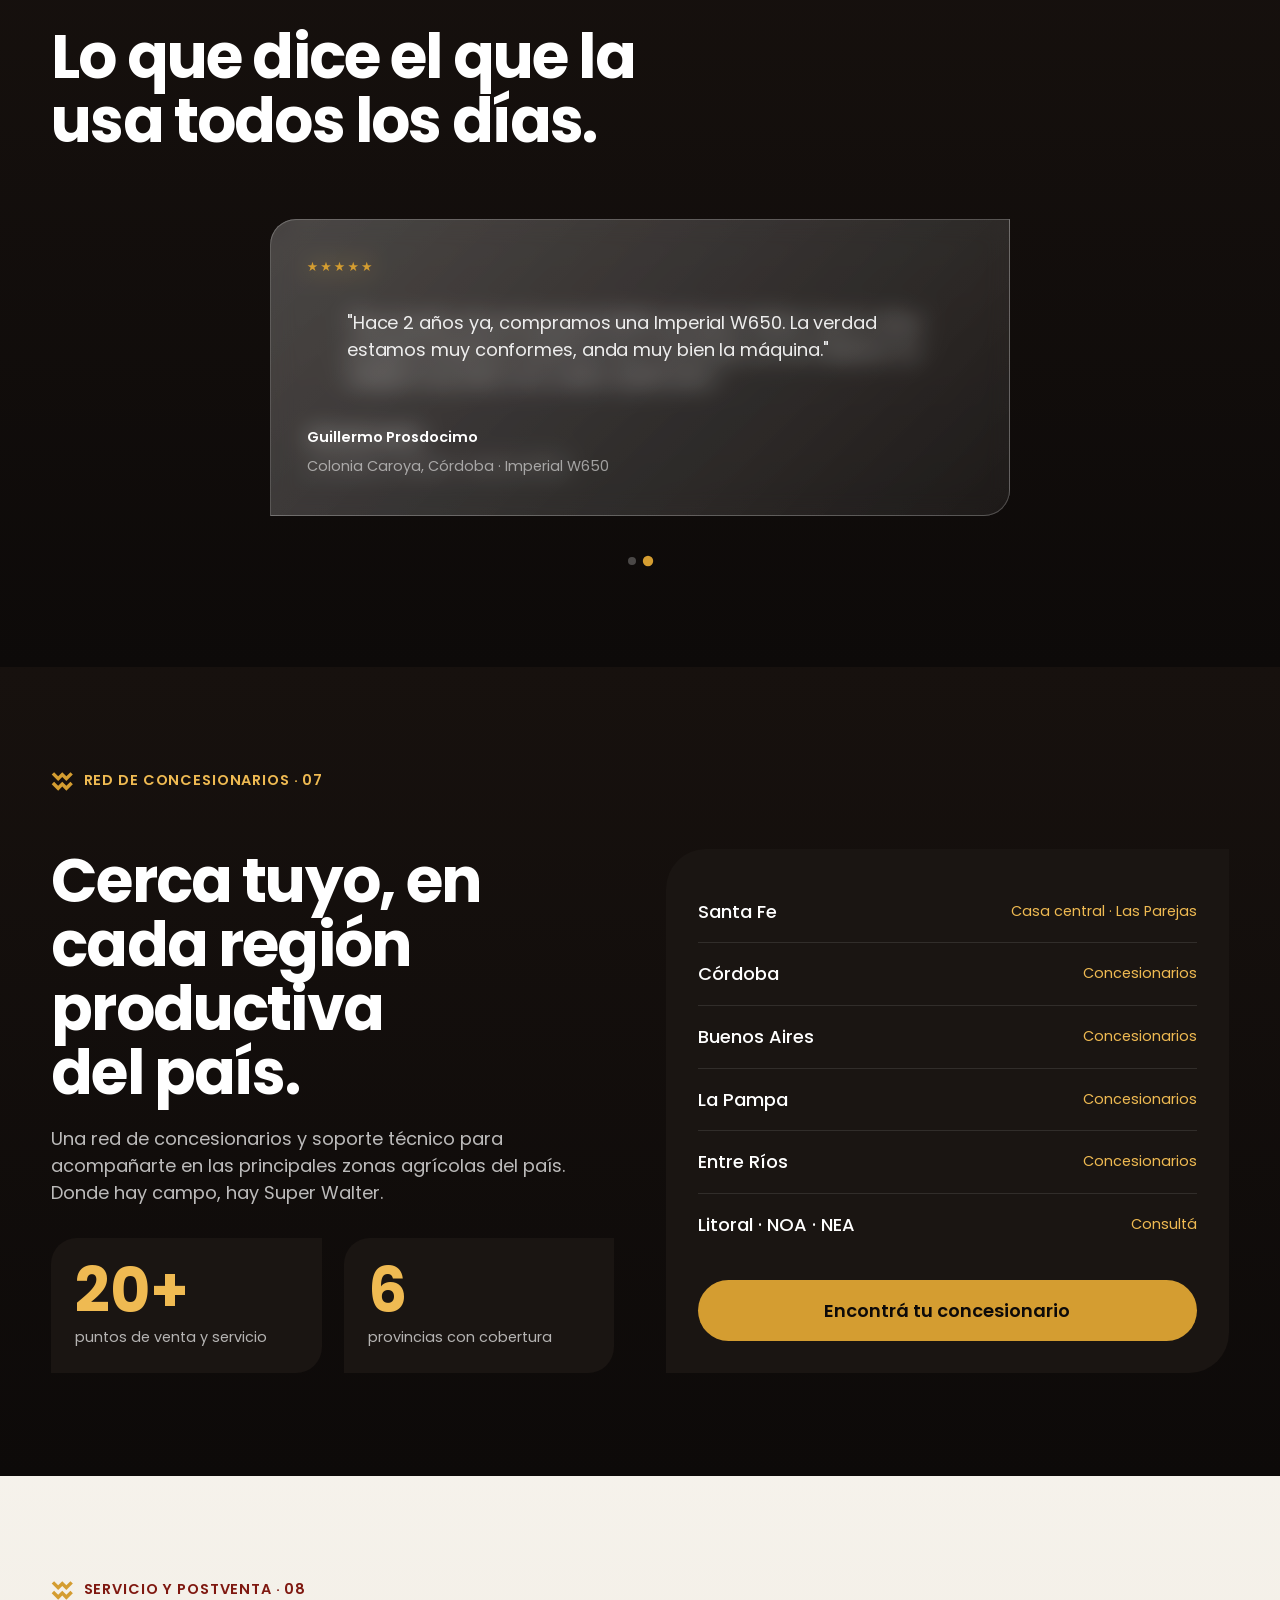
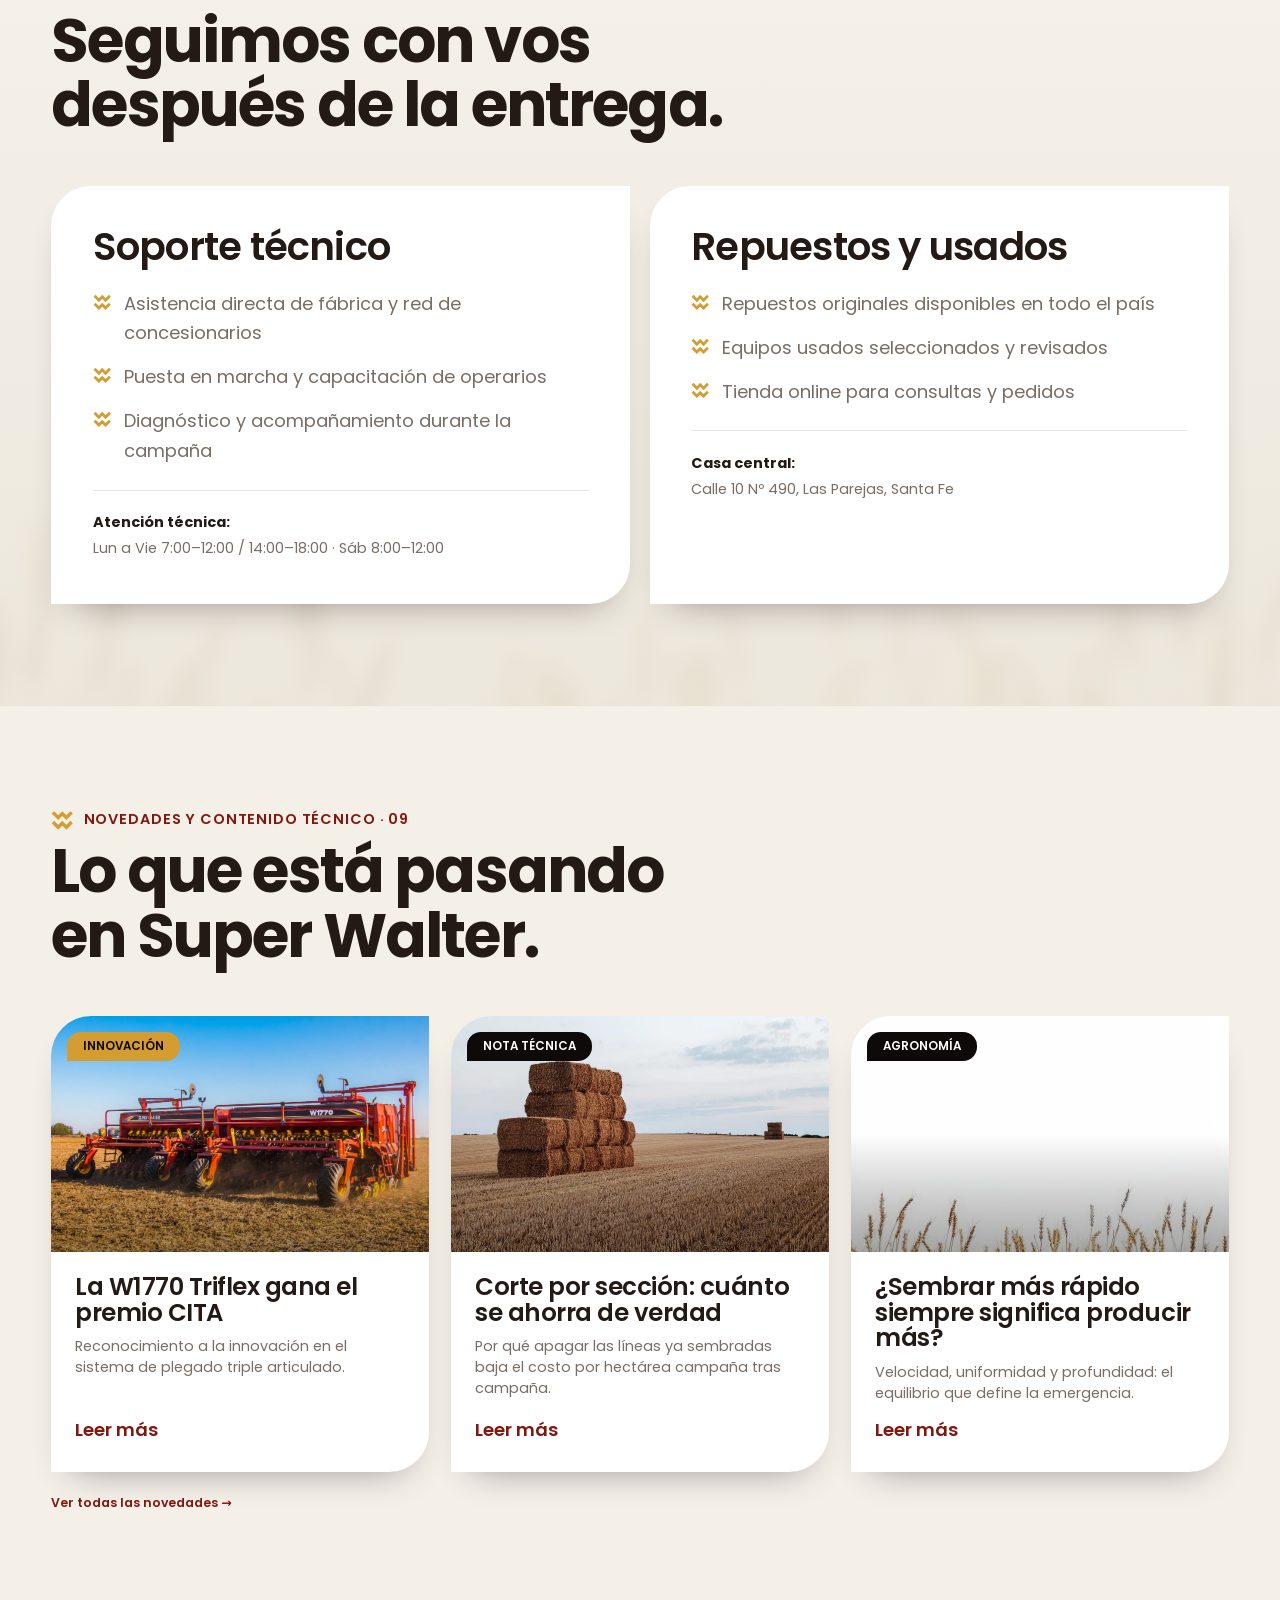
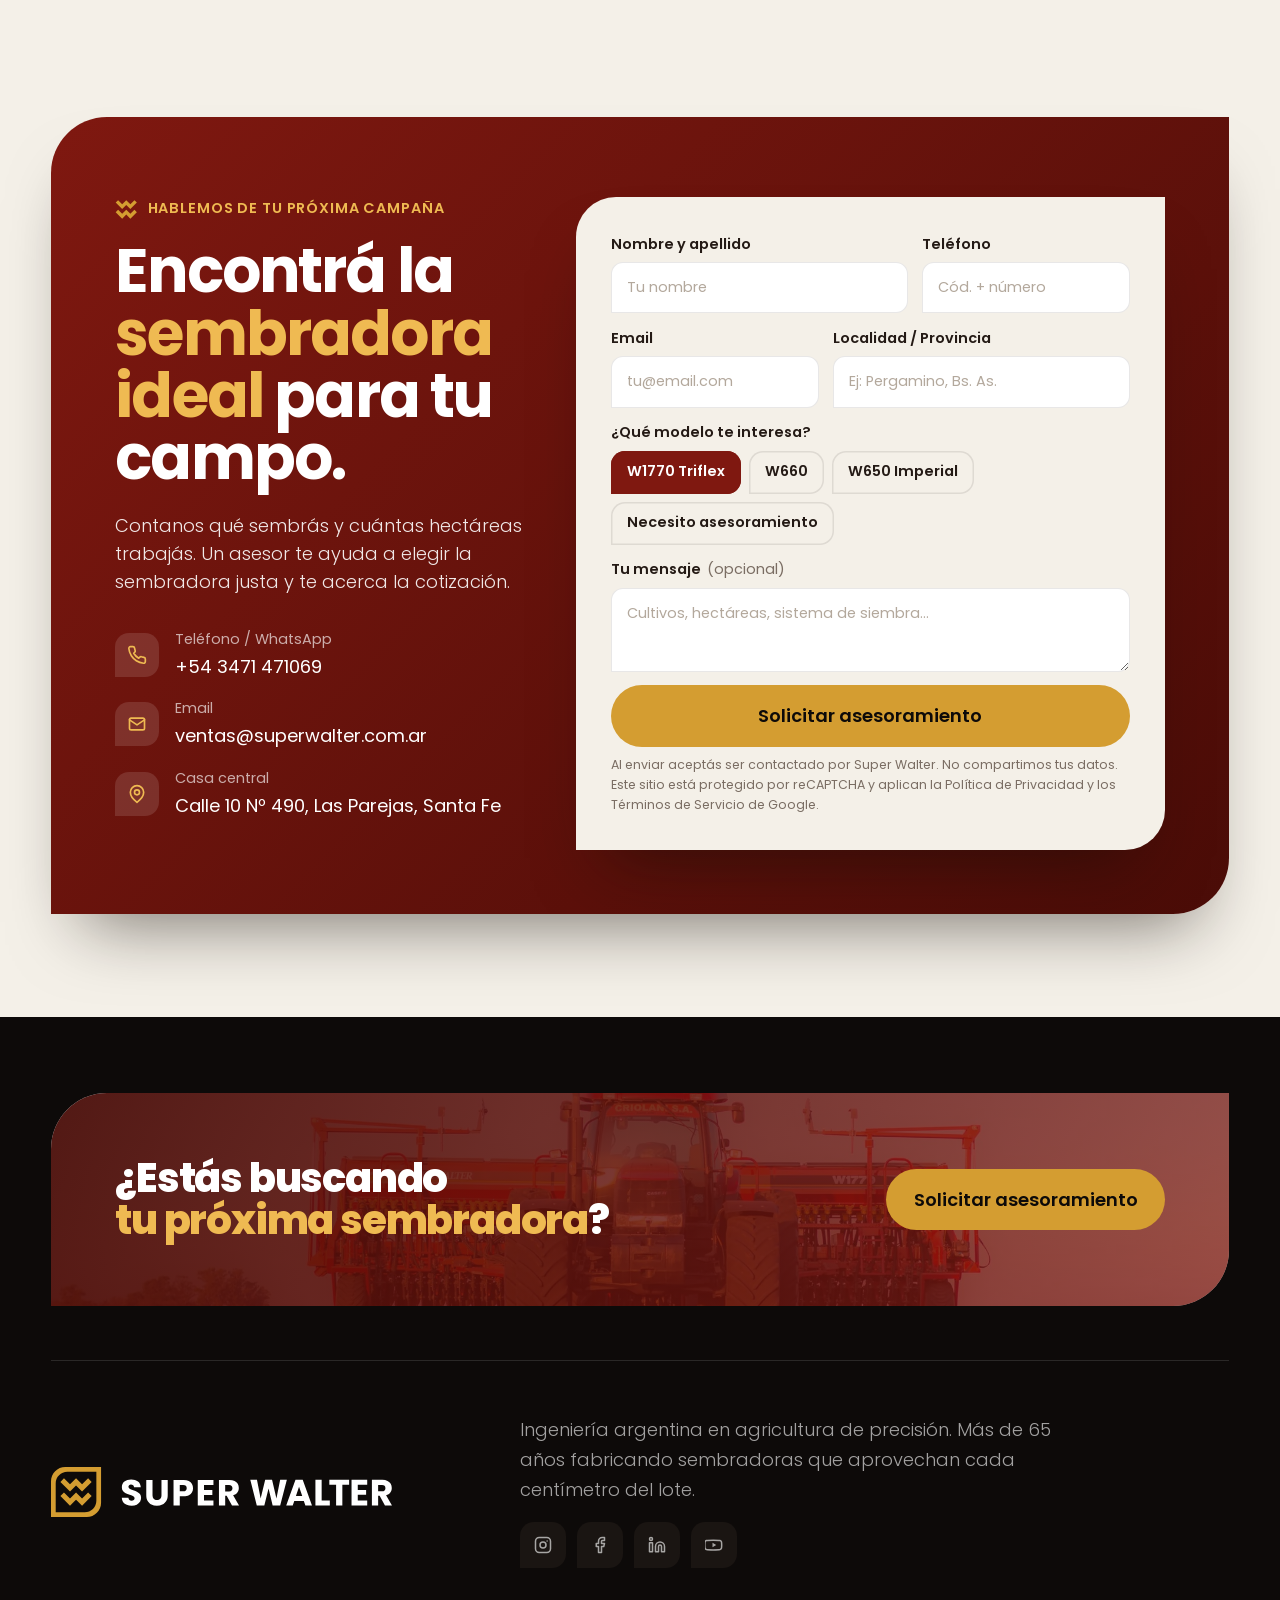
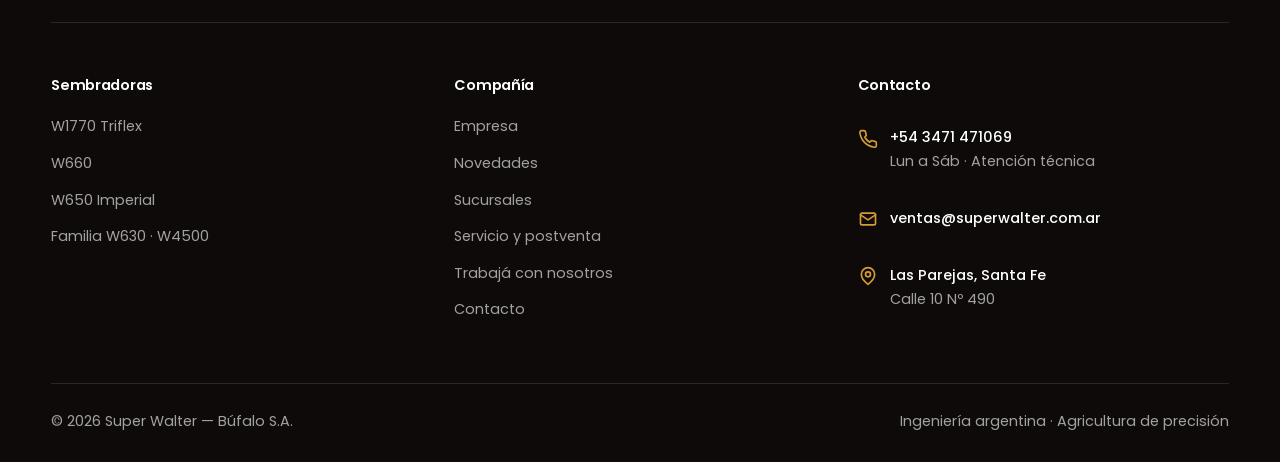
==== commit f751bb41: "Final Jam" ====
--- a/public_html/index.html
+++ b/public_html/index.html
@@ -1,583 +1,831 @@
 <!DOCTYPE html>
 <html lang="es-AR">
+
 <head>
-<meta charset="UTF-8">
-<meta name="viewport" content="width=device-width, initial-scale=1">
-<meta name="theme-color" content="#7f1810">
-
-<!-- ============ SEO ============ -->
-<title>Super Walter · Ingeniería argentina en agricultura de precisión</title>
-<meta name="description" content="65 años fabricando sembradoras de precisión en Argentina. Line-up W1770 Triflex, W660 y W650, siembra por sección y una red que llega a todo el país. Solicitá asesoramiento.">
-<meta name="keywords" content="sembradoras, agricultura de precisión, Super Walter, W1770 Triflex, siembra directa, grano fino, air drill, Las Parejas, Santa Fe">
-<link rel="canonical" href="https://superwalter.com.ar/"><!-- EDITAR: dominio final -->
-
-<meta property="og:type" content="website">
-<meta property="og:locale" content="es_AR">
-<meta property="og:site_name" content="Super Walter">
-<meta property="og:title" content="Super Walter · Ingeniería argentina en agricultura de precisión">
-<meta property="og:description" content="65 años sembrando el futuro del campo argentino. Sembradoras de precisión W1770, W660 y W650.">
-<meta property="og:url" content="https://superwalter.com.ar/"><!-- EDITAR -->
-<meta property="og:image" content="https://superwalter.com.ar/assets/img/og-image.jpg"><!-- EDITAR -->
-<meta property="og:image:width" content="1200">
-<meta property="og:image:height" content="800">
-<meta name="twitter:card" content="summary_large_image">
-<meta name="twitter:title" content="Super Walter · Ingeniería argentina en agricultura de precisión">
-<meta name="twitter:description" content="65 años sembrando el futuro del campo argentino.">
-<meta name="twitter:image" content="https://superwalter.com.ar/assets/img/og-image.jpg"><!-- EDITAR -->
-
-<link rel="icon" href="assets/img/isotipo.svg" type="image/svg+xml">
-<link rel="apple-touch-icon" href="assets/img/isotipo.svg">
-
-<link rel="preconnect" href="https://fonts.googleapis.com">
-<link rel="preconnect" href="https://fonts.gstatic.com" crossorigin>
-<link href="https://fonts.googleapis.com/css2?family=Poppins:wght@300;400;500;600;700;800&display=swap" rel="stylesheet">
-
-<link rel="preload" as="image" href="assets/img/campo-escala.webp">
-<link rel="stylesheet" href="assets/css/styles.css">
-
-<script type="application/ld+json">
-{
-  "@context": "https://schema.org",
-  "@type": "Organization",
-  "name": "Super Walter",
-  "legalName": "Búfalo S.A.",
-  "url": "https://superwalter.com.ar/",
-  "logo": "https://superwalter.com.ar/assets/img/logo.svg",
-  "foundingDate": "1960",
-  "description": "Fabricante argentino de sembradoras y tecnología para agricultura de precisión, con más de 65 años de trayectoria.",
-  "address": { "@type": "PostalAddress", "streetAddress": "Calle 10 Nº 490", "addressLocality": "Las Parejas", "addressRegion": "Santa Fe", "addressCountry": "AR" },
-  "contactPoint": { "@type": "ContactPoint", "telephone": "+54-3471-471069", "contactType": "ventas", "areaServed": "AR", "availableLanguage": "es" },
-  "makesOffer": [
-    { "@type": "Offer", "itemOffered": { "@type": "Product", "name": "Sembradora W1770 Triflex" } },
-    { "@type": "Offer", "itemOffered": { "@type": "Product", "name": "Sembradora W660" } },
-    { "@type": "Offer", "itemOffered": { "@type": "Product", "name": "Sembradora W650 Imperial" } }
-  ]
-}
-</script>
+  <meta charset="UTF-8">
+  <meta name="viewport" content="width=device-width, initial-scale=1">
+  <meta name="theme-color" content="#7f1810">
+
+  <!-- ============ SEO ============ -->
+  <title>Super Walter · Ingeniería argentina en agricultura de precisión</title>
+  <meta name="description"
+    content="65 años fabricando sembradoras de precisión en Argentina. Line-up W1770 Triflex, W660 y W650, siembra por sección y una red que llega a todo el país. Solicitá asesoramiento.">
+  <meta name="keywords"
+    content="sembradoras, agricultura de precisión, Super Walter, W1770 Triflex, siembra directa, grano fino, air drill, Las Parejas, Santa Fe">
+  <link rel="canonical" href="https://superwalter.com.ar/"><!-- EDITAR: dominio final -->
+
+  <meta property="og:type" content="website">
+  <meta property="og:locale" content="es_AR">
+  <meta property="og:site_name" content="Super Walter">
+  <meta property="og:title" content="Super Walter · Ingeniería argentina en agricultura de precisión">
+  <meta property="og:description"
+    content="65 años sembrando el futuro del campo argentino. Sembradoras de precisión W1770, W660 y W650.">
+  <meta property="og:url" content="https://superwalter.com.ar/"><!-- EDITAR -->
+  <meta property="og:image" content="https://superwalter.com.ar/assets/img/og-image.jpg"><!-- EDITAR -->
+  <meta property="og:image:width" content="1200">
+  <meta property="og:image:height" content="800">
+  <meta name="twitter:card" content="summary_large_image">
+  <meta name="twitter:title" content="Super Walter · Ingeniería argentina en agricultura de precisión">
+  <meta name="twitter:description" content="65 años sembrando el futuro del campo argentino.">
+  <meta name="twitter:image" content="https://superwalter.com.ar/assets/img/og-image.jpg"><!-- EDITAR -->
+
+  <link rel="icon" href="assets/img/isotipo.svg" type="image/svg+xml">
+  <link rel="apple-touch-icon" href="assets/img/isotipo.svg">
+
+  <link rel="preconnect" href="https://fonts.googleapis.com">
+  <link rel="preconnect" href="https://fonts.gstatic.com" crossorigin>
+  <link href="https://fonts.googleapis.com/css2?family=Poppins:wght@300;400;500;600;700;800&display=swap"
+    rel="stylesheet">
+
+  <link rel="preload" as="image" href="assets/img/campo-escala.webp">
+  <link rel="stylesheet" href="assets/css/styles.css">
+
+  <script type="application/ld+json">
+    {
+      "@context": "https://schema.org",
+      "@type": "Organization",
+      "name": "Super Walter",
+      "legalName": "Búfalo S.A.",
+      "url": "https://superwalter.com.ar/",
+      "logo": "https://superwalter.com.ar/assets/img/logo.svg",
+      "foundingDate": "1960",
+      "description": "Fabricante argentino de sembradoras y tecnología para agricultura de precisión, con más de 65 años de trayectoria.",
+      "address": {
+        "@type": "PostalAddress",
+        "streetAddress": "Calle 10 Nº 490",
+        "addressLocality": "Las Parejas",
+        "addressRegion": "Santa Fe",
+        "addressCountry": "AR"
+      },
+      "contactPoint": {
+        "@type": "ContactPoint",
+        "telephone": "+54-3471-471069",
+        "contactType": "ventas",
+        "areaServed": "AR",
+        "availableLanguage": "es"
+      },
+      "makesOffer": [{
+          "@type": "Offer",
+          "itemOffered": {
+            "@type": "Product",
+            "name": "Sembradora W1770 Triflex"
+          }
+        },
+        {
+          "@type": "Offer",
+          "itemOffered": {
+            "@type": "Product",
+            "name": "Sembradora W660"
+          }
+        },
+        {
+          "@type": "Offer",
+          "itemOffered": {
+            "@type": "Product",
+            "name": "Sembradora W650 Imperial"
+          }
+        }
+      ]
+    }
+  </script>
 </head>
+
 <body>
 
-<a class="skip-link" href="#main">Saltar al contenido</a>
-<div class="scroll-progress" id="scrollProgress" aria-hidden="true"></div>
-
-<!-- ============================ HEADER ============================ -->
-<header class="header" id="header">
-  <div class="container header__inner">
-    <a class="header__logo" href="#top" aria-label="Super Walter — inicio">
-      <img src="assets/img/logo-blanco.svg" alt="Super Walter" width="180" height="30">
-    </a>
-    <nav class="nav" aria-label="Navegación principal">
-      <ul class="nav__list">
-        <li><a class="nav__link" href="#lineup">Sembradoras</a></li>
-        <li><a class="nav__link" href="empresa.html">Empresa</a></li>
-        <li><a class="nav__link" href="novedades.html">Novedades</a></li>
-        <li><a class="nav__link" href="sucursales.html">Sucursales</a></li>
-        <li><a class="nav__link" href="contacto.html">Contacto</a></li>
-      </ul>
-    </nav>
-    <a class="btn header__cta" href="#cta">Asesoramiento</a>
-    <button class="nav-toggle" id="navToggle" aria-label="Abrir menú" aria-expanded="false" aria-controls="mobileMenu">
-      <span class="nav-toggle__box" aria-hidden="true"><span></span><span></span><span></span></span>
-    </button>
-  </div>
-</header>
-
-<div class="mobile-menu" id="mobileMenu">
-  <div class="header mobile-menu__bar">
+  <a class="skip-link" href="#main">Saltar al contenido</a>
+  <div class="scroll-progress" id="scrollProgress" aria-hidden="true"></div>
+
+  <!-- ============================ HEADER ============================ -->
+  <header class="header" id="header">
     <div class="container header__inner">
-      <button class="nav-toggle" id="mobileMenuClose" aria-label="Cerrar menú" aria-expanded="true" aria-controls="mobileMenu">
+      <a class="header__logo" href="#top" aria-label="Super Walter — inicio">
+        <img src="assets/img/logo-blanco.svg" alt="Super Walter" width="180" height="30">
+      </a>
+      <nav class="nav" aria-label="Navegación principal">
+        <ul class="nav__list">
+          <li><a class="nav__link" href="#lineup">Sembradoras</a></li>
+          <li><a class="nav__link" href="empresa.html">Empresa</a></li>
+          <li><a class="nav__link" href="novedades.html">Novedades</a></li>
+          <li><a class="nav__link" href="sucursales.html">Sucursales</a></li>
+          <li><a class="nav__link" href="contacto.html">Contacto</a></li>
+        </ul>
+      </nav>
+      <a class="btn header__cta" href="#cta">Asesoramiento</a>
+      <button class="nav-toggle" id="navToggle" aria-label="Abrir menú" aria-expanded="false"
+        aria-controls="mobileMenu">
         <span class="nav-toggle__box" aria-hidden="true"><span></span><span></span><span></span></span>
       </button>
     </div>
+  </header>
+
+  <div class="mobile-menu" id="mobileMenu">
+    <div class="header mobile-menu__bar">
+      <div class="container header__inner">
+        <button class="nav-toggle" id="mobileMenuClose" aria-label="Cerrar menú" aria-expanded="true"
+          aria-controls="mobileMenu">
+          <span class="nav-toggle__box" aria-hidden="true"><span></span><span></span><span></span></span>
+        </button>
+      </div>
+    </div>
+    <nav aria-label="Navegación móvil">
+      <ul class="mobile-menu__list">
+        <li><a class="mobile-menu__link" href="#lineup"><span class="n">01</span> Sembradoras</a></li>
+        <li><a class="mobile-menu__link" href="empresa.html"><span class="n">02</span> Empresa</a></li>
+        <li><a class="mobile-menu__link" href="novedades.html"><span class="n">03</span> Novedades</a></li>
+        <li><a class="mobile-menu__link" href="sucursales.html"><span class="n">04</span> Sucursales</a></li>
+        <li><a class="mobile-menu__link" href="contacto.html"><span class="n">05</span> Contacto</a></li>
+        <li><a class="mobile-menu__link" href="trabaja-con-nosotros.html"><span class="n">06</span> Trabajá con
+            nosotros</a></li>
+      </ul>
+    </nav>
+    <p class="mobile-menu__foot">Las Parejas, Santa Fe · <a href="tel:+543471471069">+54 3471 471069</a></p>
   </div>
-  <nav aria-label="Navegación móvil">
-    <ul class="mobile-menu__list">
-      <li><a class="mobile-menu__link" href="#lineup"><span class="n">01</span> Sembradoras</a></li>
-      <li><a class="mobile-menu__link" href="empresa.html"><span class="n">02</span> Empresa</a></li>
-      <li><a class="mobile-menu__link" href="novedades.html"><span class="n">03</span> Novedades</a></li>
-      <li><a class="mobile-menu__link" href="sucursales.html"><span class="n">04</span> Sucursales</a></li>
-      <li><a class="mobile-menu__link" href="contacto.html"><span class="n">05</span> Contacto</a></li>
-      <li><a class="mobile-menu__link" href="trabaja-con-nosotros.html"><span class="n">06</span> Trabajá con nosotros</a></li>
-    </ul>
-  </nav>
-  <p class="mobile-menu__foot">Las Parejas, Santa Fe · <a href="tel:+543471471069">+54 3471 471069</a></p>
-</div>
-
-<main id="main">
-<span id="top"></span>
-
-<!-- ============================ HERO ============================ -->
-<section class="hero" id="hero" aria-label="Presentación">
-  <div class="hero__media">
-    <video autoplay muted loop playsinline poster="assets/img/campo-escala.webp" id="heroVideo" aria-hidden="true">
-      <source src="assets/video/hero-mobile.mp4" media="(max-width: 767px)" type="video/mp4">
-      <source src="assets/video/hero.mp4" type="video/mp4">
-    </video>
-  </div>
-  <div class="hero__scrim" aria-hidden="true"></div>
-
-  <div class="container hero__inner">
-    <div class="hero__tags">
-      <span class="pill pill--outline">65 años de trayectoria</span>
-      <span class="pill pill--outline">Ingeniería argentina</span>
+
+  <main id="main">
+    <span id="top"></span>
+
+    <!-- ============================ HERO ============================ -->
+    <section class="hero" id="hero" aria-label="Presentación">
+      <div class="hero__media">
+        <video autoplay muted loop playsinline poster="assets/img/campo-escala.webp" id="heroVideo" aria-hidden="true">
+          <source src="assets/video/hero-mobile.mp4" media="(max-width: 767px)" type="video/mp4">
+          <source src="assets/video/hero.mp4" type="video/mp4">
+        </video>
+      </div>
+      <div class="hero__scrim" aria-hidden="true"></div>
+
+      <div class="container hero__inner">
+        <div class="hero__tags">
+          <span class="pill pill--outline">65 años de trayectoria</span>
+          <span class="pill pill--outline">Ingeniería argentina</span>
+        </div>
+        <h1 class="hero__title">
+          <span class="line"><span>Cada semilla</span></span>
+          <span class="line"><span>tiene su</span></span>
+          <span class="line"><span>lugar<span class="mark-x">.</span></span></span>
+        </h1>
+        <p class="hero__sub">Diseñamos y fabricamos sembradoras pensadas para trabajar con precisión, adaptarse a cada
+          lote y acompañarte en cada siembra.</p>
+        <div class="hero__actions">
+          <a class="btn btn--amarillo" href="#lineup">Ver las sembradoras</a>
+          <a class="btn btn--ghost" href="#cta">Solicitar cotización</a>
+        </div>
+      </div>
+    </section>
+
+    <!-- ============================ MANIFIESTO ============================ -->
+    <section class="intro section-pad" id="intro" aria-labelledby="intro-title">
+      <div class="container">
+        <p class="eyebrow" data-reveal="fade"><img class="mk" src="assets/img/mark.svg" alt="">La marca · Búfalo S.A.
+        </p>
+        <div class="intro__grid">
+          <h2 class="intro__statement" id="intro-title" data-reveal>
+            Hace más de 60 años hacemos sembradoras para los que <em>viven el campo</em> todos los días.
+          </h2>
+          <div class="intro__body" data-reveal data-reveal-delay="1">
+            <p>Somos <strong>Super Walter</strong>, parte de <strong>Búfalo S.A.</strong> Desde Las Parejas, en el
+              corazón productivo de Santa Fe, llevamos más de seis décadas transformando ingeniería en resultados
+              concretos sobre el lote.</p>
+            <p>Cada sembradora que sale de nuestra planta tiene un objetivo claro: <strong>que aproveches mejor cada
+                semilla, cada metro y cada kilo de fertilizante</strong>. Así entendemos la precisión.</p>
+          </div>
+        </div>
+      </div>
+    </section>
+
+    <!-- ============================ LINE-UP ============================ -->
+    <section class="lineup section-pad" id="lineup" aria-labelledby="lineup-title">
+      <div class="container">
+        <p class="eyebrow on-dark" data-reveal="fade"><img class="mk" src="assets/img/mark.svg" alt="">Line-up 2025 · 01
+        </p>
+        <h2 class="section-title" id="lineup-title" data-reveal style="color:#fff">Hay una Super Walter para tu forma de
+          sembrar.</h2>
+
+        <div class="lineup__grid">
+          <article class="card-model card-model--feature" data-reveal>
+            <div class="card-model__media img-reveal" data-reveal>
+              <div class="card-model__tags">
+                <span class="pill pill--amarillo">★ Premio CITA 2025</span>
+                <span class="pill">Grano fino · Alta capacidad</span>
+              </div>
+              <img src="assets/img/w1770.webp"
+                alt="Sembradora Super Walter W1770 sembrando al atardecer en un lote de rastrojo" loading="lazy"
+                width="2000" height="1334">
+            </div>
+            <div class="card-model__body">
+              <h3 class="card-model__name">W1770 Triflex</h3>
+              <p class="card-model__desc">Triple articulado con sistema de plegado y discos air drill. La respuesta
+                cuando cada jornada de siembra cuenta.</p>
+              <div class="card-model__chips">
+                <span class="pill pill--outline-dark" style="color:#e8dccb">Chasis Triflex</span>
+                <span class="pill pill--outline-dark" style="color:#e8dccb">Air Drill</span>
+                <span class="pill pill--outline-dark" style="color:#e8dccb">ISOBUS</span>
+              </div>
+              <a class="card-model__link" href="#cta">Consultar por la W1770</a>
+            </div>
+          </article>
+
+          <article class="card-model" data-reveal>
+            <div class="card-model__media img-reveal" data-reveal>
+              <div class="card-model__tags"><span class="pill">Grano fino</span></div>
+              <img src="assets/img/sembradora-frente.webp"
+                alt="Sembradora Super Walter W660 de frente sobre un lote con cielo despejado" loading="lazy"
+                width="2000" height="1334">
+            </div>
+            <div class="card-model__body">
+              <h3 class="card-model__name">W660</h3>
+              <p class="card-model__desc">Capacidad y uniformidad de siembra sin resignar precisión, pensada para el
+                productor exigente.</p>
+              <a class="card-model__link" href="#cta">Ver ficha</a>
+            </div>
+          </article>
+
+          <article class="card-model" data-reveal data-reveal-delay="1">
+            <div class="card-model__media img-reveal" data-reveal>
+              <div class="card-model__tags"><span class="pill">Autotrailer</span></div>
+              <img src="assets/img/w650-aereo.webp"
+                alt="Vista aérea de la sembradora Super Walter W650 Imperial plegada sobre rastrojo" loading="lazy"
+                width="1338" height="1002">
+            </div>
+            <div class="card-model__body">
+              <h3 class="card-model__name">W650 Imperial</h3>
+              <p class="card-model__desc">Versatilidad de transporte y siembra en un mismo equipo. Lista para moverse
+                entre lotes en minutos.</p>
+              <a class="card-model__link" href="#cta">Ver ficha</a>
+            </div>
+          </article>
+
+          <article class="card-model" data-reveal data-reveal-delay="2">
+            <div class="card-model__media img-reveal" data-reveal>
+              <div class="card-model__tags"><span class="pill">Familia completa</span></div>
+              <img src="assets/img/campo-arboles.webp"
+                alt="Sembradora Super Walter traccionada por un tractor en pleno trabajo" loading="lazy" width="2000"
+                height="1334">
+            </div>
+            <div class="card-model__body">
+              <h3 class="card-model__name">W630 · W4500 · Rastra AT</h3>
+              <p class="card-model__desc">De la siembra de grano fino en tres puntos a la de grano grueso. Un catálogo
+                que cubre cada necesidad del campo.</p>
+              <a class="card-model__link" href="#cta">Hablar con un asesor</a>
+            </div>
+          </article>
+        </div>
+      </div>
+    </section>
+
+    <!-- ============================ ESCALA ============================ -->
+    <section class="scale" id="scale" aria-label="Escala de trabajo">
+      <div class="scale__bg"><img src="assets/img/campo-escala.webp"
+          alt="Sembradora Super Walter trabajando en un extenso lote dorado bajo un cielo abierto" loading="lazy"
+          width="1900" height="2080"></div>
+      <div class="container scale__inner">
+        <p class="eyebrow on-dark" data-reveal><img class="mk" src="assets/img/mark.svg" alt="">Precisión a escala</p>
+        <p class="scale__quote" data-reveal data-reveal-delay="1">Sembrá solo donde hace falta. <em>Menos superposición,
+            menos insumos y más eficiencia en cada hectárea.</em></p>
+        <p class="scale__meta" data-reveal data-reveal-delay="2">Cada pasada evita solapamientos y reduce el desperdicio
+          de semilla, logrando una implantación uniforme en todo el lote. Así se ve la tecnología cuando trabaja de
+          verdad.</p>
+      </div>
+    </section>
+
+    <!-- ============================ TECNOLOGÍA ============================ -->
+    <section class="tech section-pad" id="tech" aria-labelledby="tech-title">
+      <div class="container">
+        <p class="eyebrow" data-reveal="fade"><img class="mk" src="assets/img/mark.svg" alt="">Tecnología e innovación ·
+          02</p>
+        <div class="tech__grid">
+          <div class="tech__media img-reveal" data-reveal>
+            <img src="assets/img/tractor-loma.webp"
+              alt="Tractor con sembradora Super Walter sembrando en una loma al atardecer" loading="lazy" width="1200"
+              height="1350">
+            <div class="tech__badge"><span class="pill pill--light">Agricultura de precisión</span></div>
+          </div>
+          <div>
+            <h2 class="section-title" id="tech-title" data-reveal style="margin-bottom:1.6rem">Diseñamos cada sembradora
+              para que cada semilla encuentre su lugar.</h2>
+            <div class="tech__features">
+              <div class="feature" data-reveal>
+                <span class="feature__ico" aria-hidden="true"><svg viewBox="0 0 24 24" fill="none" stroke="currentColor"
+                    stroke-width="2" stroke-linecap="round" stroke-linejoin="round">
+                    <path d="M4 20V10M12 20V4M20 20v-6" /></svg></span>
+                <div>
+                  <h3>Corte por sección</h3>
+                  <p>La máquina apaga automáticamente las líneas ya sembradas, evitando superposiciones y bajando el
+                    costo por hectárea.</p>
+                </div>
+              </div>
+              <div class="feature" data-reveal data-reveal-delay="1">
+                <span class="feature__ico" aria-hidden="true"><svg viewBox="0 0 24 24" fill="none" stroke="currentColor"
+                    stroke-width="2" stroke-linecap="round" stroke-linejoin="round">
+                    <circle cx="12" cy="12" r="9" />
+                    <path d="M12 7v5l3 2" /></svg></span>
+                <div>
+                  <h3>Dosificación Air Drill</h3>
+                  <p>Distribución neumática precisa y constante de semilla y fertilizante, aún a alta velocidad de
+                    avance.</p>
+                </div>
+              </div>
+              <div class="feature" data-reveal data-reveal-delay="2">
+                <span class="feature__ico" aria-hidden="true"><svg viewBox="0 0 24 24" fill="none" stroke="currentColor"
+                    stroke-width="2" stroke-linecap="round" stroke-linejoin="round">
+                    <rect x="3" y="3" width="18" height="18" rx="4" />
+                    <path d="M8 12h8M12 8v8" /></svg></span>
+                <div>
+                  <h3>Monitoreo ISOBUS</h3>
+                  <p>Control total desde la cabina: densidad, insumos y desempeño de cada cuerpo en tiempo real.</p>
+                </div>
+              </div>
+              <div class="feature" data-reveal data-reveal-delay="3">
+                <span class="feature__ico" aria-hidden="true"><svg viewBox="0 0 24 24" fill="none" stroke="currentColor"
+                    stroke-width="2" stroke-linecap="round" stroke-linejoin="round">
+                    <path d="M12 3l8 4.5v9L12 21l-8-4.5v-9L12 3z" />
+                    <path d="M12 12l8-4.5M12 12v9M12 12L4 7.5" /></svg></span>
+                <div>
+                  <h3>Chasis Triflex</h3>
+                  <p>Triple articulación que copia el terreno y mantiene la profundidad de siembra pareja en todo el
+                    ancho de labor.</p>
+                </div>
+              </div>
+            </div>
+          </div>
+        </div>
+      </div>
+    </section>
+
+    <!-- ============================ MÉTRICAS ============================ -->
+    <section class="metrics section-pad" aria-label="Cifras Super Walter">
+      <div class="container">
+        <div class="metrics__panel" data-reveal>
+          <p class="metrics__label"><img class="mk" src="assets/img/mark.svg" alt="">Super Walter en números</p>
+          <div class="metrics__grid">
+            <div class="metric"><b data-count="65" data-suffix="+">0</b><span>años acompañando al productor
+                argentino</span></div>
+            <div class="metric"><b data-count="9" data-suffix="">0</b><span>modelos entre grano fino y grueso</span>
+            </div>
+            <div class="metric"><b data-count="1" data-suffix="º">0</b><span>premio CITA a la innovación · W1770</span>
+            </div>
+            <div class="metric"><b data-count="100" data-suffix="%">0</b><span>ingeniería y fabricación nacional</span>
+            </div>
+          </div>
+        </div>
+      </div>
+    </section>
+
+    <!-- ============================ BENEFICIOS ============================ -->
+    <section class="benefits section-pad" id="benefits" aria-labelledby="benefits-title">
+      <div class="container">
+        <p class="eyebrow" data-reveal="fade"><img class="mk" src="assets/img/mark.svg" alt="">Por qué Super Walter · 03
+        </p>
+        <h2 class="section-title" id="benefits-title" data-reveal>Tecnología que hace la diferencia en el lote.</h2>
+        <div class="benefits__grid">
+          <div class="benefit" data-reveal="sweep"><span class="benefit__n">01</span>
+            <h3>Robustez probada</h3>
+            <p>Máquinas diseñadas para durar campañas, con repuestos disponibles en todo el país.</p>
+          </div>
+          <div class="benefit" data-reveal="sweep" data-reveal-delay="1"><span class="benefit__n">02</span>
+            <h3>Precisión real</h3>
+            <p>Uniformidad de siembra que se traduce en mejor emergencia y más rinde por hectárea.</p>
+          </div>
+          <div class="benefit" data-reveal="sweep" data-reveal-delay="2"><span class="benefit__n">03</span>
+            <h3>Eficiencia de insumos</h3>
+            <p>Corte por sección y dosificación precisa: cada semilla y cada kilo de fertilizante en su lugar.</p>
+          </div>
+          <div class="benefit" data-reveal="sweep" data-reveal-delay="3"><span class="benefit__n">04</span>
+            <h3>Cercanía</h3>
+            <p>Fábrica argentina, soporte directo y una red de concesionarios que conoce tu zona.</p>
+          </div>
+        </div>
+      </div>
+    </section>
+
+    <!-- ============================ HISTORIA ============================ -->
+    <section class="legacy section-pad" id="legacy" aria-labelledby="legacy-title">
+      <div class="container">
+        <p class="eyebrow" data-reveal="fade"><img class="mk" src="assets/img/mark.svg" alt="">Historia y legado · 04
+        </p>
+        <div class="legacy__grid">
+          <div class="legacy__media img-reveal" data-reveal>
+            <img src="assets/img/ingenieria.webp" data-default-src="assets/img/ingenieria.webp"
+              alt="Tractor rojo con sembradora Super Walter en una loma con vista al valle" loading="lazy" width="1500"
+              height="1873">
+            <div class="legacy__badge"><b>1960</b><span>Nuestro primer surco</span></div>
+          </div>
+          <div>
+            <h2 class="section-title" id="legacy-title" data-reveal style="margin-bottom:1.5rem">Más de 60 años
+              creciendo junto al campo argentino.</h2>
+            <div class="timeline">
+              <div class="tl-item" data-reveal data-hist-img="assets/img/historia/1.jpg"><span class="yr">1957</span>
+                <div>
+                  <h3>El comienzo</h3>
+                  <p>Haroldo Scarpeccio da sus primeros pasos en la industria con la fabricación de bombeadores y cajones sembradores.</p>
+                </div>
+              </div>
+              <div class="tl-item" data-reveal data-reveal-delay="1" data-hist-img="assets/img/historia/2.jpg"><span class="yr">1960</span>
+                <div>
+                  <h3>La primera fábrica.</h3>
+                  <p>El crecimiento permite comprar un terreno, construir el primer galpón y comenzar una nueva etapa con seis personas.</p>
+                </div>
+              </div>
+              <div class="tl-item" data-reveal data-reveal-delay="2" data-hist-img="assets/img/historia/3.jpg"><span class="yr">1962</span>
+                <div>
+                  <h3>Nace Industrias Walter</h3>
+                  <p>La empresa adopta el nombre Industrias Walter y comienza una etapa de fuerte crecimiento en maquinaria agrícola.</p>
+                </div>
+              </div>
+              <div class="tl-item" data-reveal data-reveal-delay="3" data-hist-img="assets/img/historia/4.png"><span class="yr">AÑOS 90</span>
+                <div>
+                  <h3>Nace Búfalo S.A.</h3>
+                  <p>Una nueva etapa enfocada en implementos agrícolas y sembradoras para siembra directa, con la familia Scarpeccio dando continuidad al proyecto.</p>
+                </div>
+              </div>
+            </div>
+          </div>
+        </div>
+      </div>
+    </section>
+
+    <!-- ============================ PROCESO ============================ -->
+    <section class="process section-pad" id="process" aria-labelledby="process-title">
+      <div class="container">
+        <p class="eyebrow on-dark" data-reveal="fade"><img class="mk" src="assets/img/mark.svg" alt="">Del acero al lote
+          · 05</p>
+        <h2 class="section-title" id="process-title" data-reveal style="color:#fff">Así nace una Super Walter.</h2>
+        <div class="process__layout">
+          <figure class="process__photo img-reveal" data-reveal>
+            <img src="assets/img/w1770.webp" alt="Sembradora Super Walter W1770 trabajando en el lote al atardecer"
+              loading="lazy" width="2000" height="1334">
+          </figure>
+          <div class="process__carousel" data-reveal data-reveal-delay="1">
+            <div class="hscroll" id="processScroll">
+              <div class="hscroll__row">
+                <article class="step">
+                  <div class="step__bar" aria-hidden="true"></div>
+                  <h3>Diseño e ingeniería</h3>
+                  <p>Cada equipo parte de un desarrollo propio, pensado sobre las condiciones reales del suelo
+                    argentino.</p>
+                </article>
+                <article class="step">
+                  <div class="step__bar" aria-hidden="true"></div>
+                  <h3>Fabricación nacional</h3>
+                  <p>Corte, plegado y armado en nuestra planta, con controles de calidad en cada etapa.</p>
+                </article>
+                <article class="step">
+                  <div class="step__bar" aria-hidden="true"></div>
+                  <h3>Prueba a campo</h3>
+                  <p>Validamos cada innovación donde importa: sembrando de verdad, en el lote, midiendo resultados.</p>
+                </article>
+                <article class="step">
+                  <div class="step__bar" aria-hidden="true"></div>
+                  <h3>Entrega y acompañamiento</h3>
+                  <p>Puesta en marcha, capacitación y soporte técnico continuo junto a la red de concesionarios.</p>
+                </article>
+              </div>
+            </div>
+            <div class="process__nav">
+              <span class="process__hint">Deslizá o usá las flechas</span>
+              <div class="process__arrows">
+                <button class="process__arrow" id="procPrev" type="button" aria-label="Tarjeta anterior"><svg
+                    viewBox="0 0 24 24" fill="none" stroke="currentColor" stroke-width="2.2" stroke-linecap="round"
+                    stroke-linejoin="round" aria-hidden="true">
+                    <path d="m15 18-6-6 6-6" /></svg></button>
+                <button class="process__arrow" id="procNext" type="button" aria-label="Tarjeta siguiente"><svg
+                    viewBox="0 0 24 24" fill="none" stroke="currentColor" stroke-width="2.2" stroke-linecap="round"
+                    stroke-linejoin="round" aria-hidden="true">
+                    <path d="m9 18 6-6-6-6" /></svg></button>
+              </div>
+            </div>
+          </div>
+        </div>
+      </div>
+    </section>
+
+    <!-- ============================ TESTIMONIOS ============================ -->
+    <section class="voices section-pad" id="voices" aria-labelledby="voices-title">
+      <div class="container">
+        <p class="eyebrow on-dark" data-reveal="fade"><img class="mk" src="assets/img/mark.svg" alt="">Casos reales · 06
+        </p>
+        <h2 class="section-title" id="voices-title" data-reveal style="color:#fff">Lo que dice el que la usa todos los
+          días.</h2>
+        <div class="reviews" id="reviews">
+          <div class="reviews__stage">
+            <figure class="review is-active">
+              <div class="review__stars" aria-label="5 de 5">★★★★★</div>
+              <blockquote>"Soy usuario de una Imperial W650 de Super Walter, hace 3 años ya que la tenemos. Estamos muy
+                conformes con la máquina, se adapta muy bien a los suelos quebrados."</blockquote>
+              <figcaption><b>Germán Uanini</b><span>Los Molles, Córdoba · Imperial W650</span></figcaption>
+            </figure>
+            <figure class="review">
+              <div class="review__stars" aria-label="5 de 5">★★★★★</div>
+              <blockquote>"Hace 2 años ya, compramos una Imperial W650. La verdad estamos muy conformes, anda muy bien
+                la máquina."</blockquote>
+              <figcaption><b>Guillermo Prosdocimo</b><span>Colonia Caroya, Córdoba · Imperial W650</span></figcaption>
+            </figure>
+          </div>
+          <div class="reviews__dots" aria-label="Navegación de reseñas"></div>
+        </div>
+      </div>
+    </section>
+
+    <!-- ============================ RED ============================ -->
+    <section class="network section-pad" id="network" aria-labelledby="network-title">
+      <div class="container">
+        <p class="eyebrow on-dark" data-reveal="fade"><img class="mk" src="assets/img/mark.svg" alt="">Red de
+          concesionarios · 07</p>
+        <div class="network__grid">
+          <div>
+            <h2 class="section-title" id="network-title" data-reveal style="color:#fff">Cerca tuyo, en cada región
+              productiva del país.</h2>
+            <p class="lead" data-reveal data-reveal-delay="1" style="color:rgba(255,255,255,.72);margin-top:1.2rem">Una
+              red de concesionarios y soporte técnico para acompañarte en las principales zonas agrícolas del país.
+              Donde hay campo, hay Super Walter.</p>
+            <div class="network__stats" data-reveal data-reveal-delay="2">
+              <div><b data-count="20" data-suffix="+">20+</b><span>puntos de venta y servicio</span></div>
+              <div><b data-count="6" data-suffix="">6</b><span>provincias con cobertura</span></div>
+            </div>
+          </div>
+          <div class="map-card" data-reveal data-reveal-delay="1">
+            <div class="region"><span class="r-name">Santa Fe</span><span class="r-meta">Casa central · Las
+                Parejas</span></div>
+            <div class="region"><span class="r-name">Córdoba</span><span class="r-meta">Concesionarios</span></div>
+            <div class="region"><span class="r-name">Buenos Aires</span><span class="r-meta">Concesionarios</span></div>
+            <div class="region"><span class="r-name">La Pampa</span><span class="r-meta">Concesionarios</span></div>
+            <div class="region"><span class="r-name">Entre Ríos</span><span class="r-meta">Concesionarios</span></div>
+            <div class="region"><span class="r-name">Litoral · NOA · NEA</span><span class="r-meta">Consultá</span>
+            </div>
+            <a class="btn btn--amarillo btn--block" href="sucursales.html" style="margin-top:1.5rem">Encontrá tu
+              concesionario</a>
+          </div>
+        </div>
+      </div>
+    </section>
+
+    <!-- ============================ POSTVENTA ============================ -->
+    <section class="service section-pad" id="service" aria-labelledby="service-title">
+      <div class="service__bg" aria-hidden="true"><img src="assets/img/trigo.webp" alt="" loading="lazy" width="1800"
+          height="2250"></div>
+      <div class="container">
+        <p class="eyebrow" data-reveal="fade"><img class="mk" src="assets/img/mark.svg" alt="">Servicio y postventa · 08
+        </p>
+        <h2 class="section-title" id="service-title" data-reveal>Seguimos con vos después de la entrega.</h2>
+        <div class="service__grid">
+          <div class="service__card" data-reveal>
+            <h3>Soporte técnico</h3>
+            <ul>
+              <li>Asistencia directa de fábrica y red de concesionarios</li>
+              <li>Puesta en marcha y capacitación de operarios</li>
+              <li>Diagnóstico y acompañamiento durante la campaña</li>
+            </ul>
+            <p class="service__hours"><b>Atención técnica:</b><br>Lun a Vie 7:00–12:00 / 14:00–18:00 · Sáb 8:00–12:00
+            </p>
+          </div>
+          <div class="service__card" data-reveal data-reveal-delay="1">
+            <h3>Repuestos y usados</h3>
+            <ul>
+              <li>Repuestos originales disponibles en todo el país</li>
+              <li>Equipos usados seleccionados y revisados</li>
+              <li>Tienda online para consultas y pedidos</li>
+            </ul>
+            <p class="service__hours"><b>Casa central:</b><br>Calle 10 Nº 490, Las Parejas, Santa Fe</p>
+          </div>
+        </div>
+      </div>
+    </section>
+
+    <!-- ============================ NOTICIAS ============================ -->
+    <section class="news section-pad" id="news" aria-labelledby="news-title">
+      <div class="container">
+        <p class="eyebrow" data-reveal="fade"><img class="mk" src="assets/img/mark.svg" alt="">Novedades y contenido
+          técnico · 09</p>
+        <h2 class="section-title" id="news-title" data-reveal>Lo que está pasando en Super Walter.</h2>
+        <div class="news__grid">
+          <article class="news-card" data-reveal>
+            <div class="news-card__img"><span class="news-card__pill pill pill--amarillo">Innovación</span><img
+                src="assets/img/w1770.webp" alt="Sembradora W1770 en el campo" loading="lazy" width="2000"
+                height="1334"></div>
+            <div class="news-card__body">
+              <h3>La W1770 Triflex gana el premio CITA</h3>
+              <p style="color:var(--texto-mute)">Reconocimiento a la innovación en el sistema de plegado triple
+                articulado.</p>
+              <a class="news-card__link" href="novedades.html">Leer más</a>
+            </div>
+          </article>
+          <article class="news-card" data-reveal data-reveal-delay="1">
+            <div class="news-card__img"><span class="news-card__pill pill">Nota técnica</span><img
+                src="assets/img/legado.webp" alt="Fardos de trigo en un campo cosechado" loading="lazy" width="1500"
+                height="2250"></div>
+            <div class="news-card__body">
+              <h3>Corte por sección: cuánto se ahorra de verdad</h3>
+              <p style="color:var(--texto-mute)">Por qué apagar las líneas ya sembradas baja el costo por hectárea
+                campaña tras campaña.</p>
+              <a class="news-card__link" href="novedades.html">Leer más</a>
+            </div>
+          </article>
+          <article class="news-card" data-reveal data-reveal-delay="2">
+            <div class="news-card__img"><span class="news-card__pill pill">Agronomía</span><img
+                src="assets/img/trigo.webp" alt="Campo de trigo dorado bajo cielo despejado" loading="lazy" width="1800"
+                height="2250"></div>
+            <div class="news-card__body">
+              <h3>¿Sembrar más rápido siempre significa producir más?</h3>
+              <p style="color:var(--texto-mute)">Velocidad, uniformidad y profundidad: el equilibrio que define la
+                emergencia.</p>
+              <a class="news-card__link" href="novedades.html">Leer más</a>
+            </div>
+          </article>
+        </div>
+        <p class="form__note" data-reveal style="color:var(--texto-mute);margin-top:1.3rem"><a href="novedades.html"
+            style="color:var(--bordo);font-weight:600">Ver todas las novedades →</a></p>
+      </div>
+    </section>
+
+    <!-- ============================ CTA + FORM ============================ -->
+    <section class="cta section-pad" id="cta" aria-labelledby="cta-title">
+      <div class="container">
+        <div class="cta__panel">
+          <div class="cta__grid">
+            <div data-reveal>
+              <p class="eyebrow on-dark" style="margin-bottom:1.2rem"><img class="mk" src="assets/img/mark.svg"
+                  alt="">Hablemos de tu próxima campaña</p>
+              <h2 class="cta__title" id="cta-title">Encontrá la <em>sembradora ideal</em> para tu campo.</h2>
+              <p class="cta__lead">Contanos qué sembrás y cuántas hectáreas trabajás. Un asesor te ayuda a elegir la
+                sembradora justa y te acerca la cotización.</p>
+              <div class="cta__contacts">
+                <div class="cta__contact">
+                  <span class="ico"><svg viewBox="0 0 24 24" fill="none" stroke="currentColor" stroke-width="2"
+                      stroke-linecap="round" stroke-linejoin="round" aria-hidden="true">
+                      <path
+                        d="M22 16.9v3a2 2 0 0 1-2.2 2 19.8 19.8 0 0 1-8.6-3 19.5 19.5 0 0 1-6-6 19.8 19.8 0 0 1-3-8.7A2 2 0 0 1 4.1 2h3a2 2 0 0 1 2 1.7c.1 1 .4 1.9.7 2.8a2 2 0 0 1-.5 2.1L8.1 9.9a16 16 0 0 0 6 6l1.3-1.3a2 2 0 0 1 2.1-.4c.9.3 1.8.6 2.8.7a2 2 0 0 1 1.7 2z" />
+                      </svg></span>
+                  <span><b>Teléfono / WhatsApp</b><a href="tel:+543471471069">+54 3471 471069</a></span><!-- EDITAR -->
+                </div>
+                <div class="cta__contact">
+                  <span class="ico"><svg viewBox="0 0 24 24" fill="none" stroke="currentColor" stroke-width="2"
+                      stroke-linecap="round" stroke-linejoin="round" aria-hidden="true">
+                      <rect x="3" y="5" width="18" height="14" rx="2" />
+                      <path d="m3 7 9 6 9-6" /></svg></span>
+                  <span><b>Email</b><a href="mailto:ventas@superwalter.com.ar">ventas@superwalter.com.ar</a></span>
+                  <!-- EDITAR -->
+                </div>
+                <div class="cta__contact">
+                  <span class="ico"><svg viewBox="0 0 24 24" fill="none" stroke="currentColor" stroke-width="2"
+                      stroke-linecap="round" stroke-linejoin="round" aria-hidden="true">
+                      <path d="M20 10c0 6-8 12-8 12s-8-6-8-12a8 8 0 0 1 16 0z" />
+                      <circle cx="12" cy="10" r="3" /></svg></span>
+                  <span><b>Casa central</b><span>Calle 10 Nº 490, Las Parejas, Santa Fe</span></span>
+                </div>
+              </div>
+            </div>
+
+            <form class="form" id="leadForm" data-endpoint="api/contacto.php" data-reveal data-reveal-delay="1"
+              novalidate>
+              <input type="text" name="website" tabindex="-1" autocomplete="off" aria-hidden="true"
+                style="position:absolute;left:-5000px">
+              <div class="form__grid">
+                <div class="field field--wide"><label for="f-nombre"><span class="field__num">01</span> Nombre y
+                    apellido</label><input type="text" id="f-nombre" name="nombre" autocomplete="name" required
+                    placeholder="Tu nombre"></div>
+                <div class="field field--narrow"><label for="f-tel"><span class="field__num">02</span>
+                    Teléfono</label><input type="tel" id="f-tel" name="telefono" autocomplete="tel" required
+                    placeholder="Cód. + número"></div>
+                <div class="field field--narrow"><label for="f-email"><span class="field__num">03</span>
+                    Email</label><input type="email" id="f-email" name="email" autocomplete="email" required
+                    placeholder="tu@email.com"></div>
+                <div class="field field--wide"><label for="f-zona"><span class="field__num">04</span> Localidad /
+                    Provincia</label><input type="text" id="f-zona" name="zona" required
+                    placeholder="Ej: Pergamino, Bs. As."></div>
+                <div class="field">
+                  <span class="field-label" id="modelo-label"><span class="field__num">05</span> ¿Qué modelo te
+                    interesa?</span>
+                  <div class="chips" role="group" aria-labelledby="modelo-label">
+                    <label class="chip"><input type="radio" name="modelo" value="W1770 Triflex" checked><span>W1770
+                        Triflex</span></label>
+                    <label class="chip"><input type="radio" name="modelo" value="W660"><span>W660</span></label>
+                    <label class="chip"><input type="radio" name="modelo" value="W650 Imperial"><span>W650
+                        Imperial</span></label>
+                    <label class="chip"><input type="radio" name="modelo" value="Asesoramiento"><span>Necesito
+                        asesoramiento</span></label>
+                  </div>
+                </div>
+                <div class="field"><label for="f-msg"><span class="field__num">06</span> Tu mensaje <span
+                      style="text-transform:none;letter-spacing:0;color:var(--texto-mute);font-weight:400">(opcional)</span></label><textarea
+                    id="f-msg" name="mensaje" placeholder="Cultivos, hectáreas, sistema de siembra..."></textarea></div>
+                <div class="field"><button class="btn btn--amarillo btn--block" type="submit">Solicitar
+                    asesoramiento</button></div>
+              </div>
+              <p class="form__note">Al enviar aceptás ser contactado por Super Walter. No compartimos tus datos. Este
+                sitio está protegido por reCAPTCHA y aplican la <a href="https://policies.google.com/privacy"
+                  target="_blank" rel="noopener">Política de Privacidad</a> y los <a
+                  href="https://policies.google.com/terms" target="_blank" rel="noopener">Términos de Servicio</a> de
+                Google.</p>
+              <div class="form__success" id="formSuccess" role="status" aria-live="polite">
+                <b>¡Listo! Recibimos tu consulta.</b>
+                <span>Un asesor de Super Walter se va a comunicar con vos a la brevedad.</span>
+              </div>
+            </form>
+          </div>
+        </div>
+      </div>
+    </section>
+  </main>
+
+  <!-- ============================ FOOTER ============================ -->
+  <footer class="footer" aria-label="Pie de página">
+    <div class="container footer__inner">
+      <div class="footer__cta">
+        <div class="fc-bg" aria-hidden="true"><img src="assets/img/campo-arboles.webp" alt="" loading="lazy"
+            width="2000" height="1334"></div>
+        <h2>¿Estás buscando<br><em>tu próxima sembradora</em>?</h2>
+        <a class="btn btn--amarillo" href="#cta">Solicitar asesoramiento</a>
+      </div>
+
+      <div class="footer__divider" aria-hidden="true"></div>
+
+      <div class="footer__brand">
+        <img src="assets/img/logo-blanco.svg" alt="Super Walter" width="200" height="30">
+        <p>Ingeniería argentina en agricultura de precisión. Más de 65 años fabricando sembradoras que aprovechan cada
+          centímetro del lote.</p>
+        <div class="footer__social">
+          <a href="https://www.instagram.com/superwaltersembradoras/" target="_blank" rel="noopener"
+            aria-label="Instagram de Super Walter"><svg viewBox="0 0 24 24" fill="none" stroke="currentColor"
+              stroke-width="2" stroke-linecap="round" stroke-linejoin="round" aria-hidden="true">
+              <rect x="2" y="2" width="20" height="20" rx="5" />
+              <circle cx="12" cy="12" r="4" />
+              <circle cx="17.5" cy="6.5" r="1" fill="currentColor" stroke="none" /></svg></a>
+          <a href="https://www.facebook.com/SuperWalter.Sembradoras/" target="_blank" rel="noopener"
+            aria-label="Facebook de Super Walter"><svg viewBox="0 0 24 24" fill="none" stroke="currentColor"
+              stroke-width="2" stroke-linecap="round" stroke-linejoin="round" aria-hidden="true">
+              <path d="M18 2h-3a5 5 0 0 0-5 5v3H7v4h3v8h4v-8h3l1-4h-4V7a1 1 0 0 1 1-1h3z" /></svg></a>
+          <a href="https://www.linkedin.com/company/bufalo-super-walter" target="_blank" rel="noopener"
+            aria-label="LinkedIn de Super Walter"><svg viewBox="0 0 24 24" fill="none" stroke="currentColor"
+              stroke-width="2" stroke-linecap="round" stroke-linejoin="round" aria-hidden="true">
+              <path d="M16 8a6 6 0 0 1 6 6v7h-4v-7a2 2 0 0 0-4 0v7h-4v-7a6 6 0 0 1 6-6z" />
+              <rect x="2" y="9" width="4" height="12" />
+              <circle cx="4" cy="4" r="2" /></svg></a>
+          <a href="https://www.youtube.com/channel/UCBz12j3n-OTac0brOHcMqPQ" target="_blank" rel="noopener"
+            aria-label="YouTube de Super Walter"><svg viewBox="0 0 24 24" fill="none" stroke="currentColor"
+              stroke-width="2" stroke-linecap="round" stroke-linejoin="round" aria-hidden="true">
+              <path
+                d="M22 8a3 3 0 0 0-2-2c-1.8-.5-9-.5-9-.5s-7.2 0-9 .5a3 3 0 0 0-2 2 31 31 0 0 0 0 8 3 3 0 0 0 2 2c1.8.5 9 .5 9 .5s7.2 0 9-.5a3 3 0 0 0 2-2 31 31 0 0 0 0-8z" />
+              <path d="m10 15 5-3-5-3z" fill="currentColor" stroke="none" /></svg></a>
+        </div>
+      </div>
+
+      <div class="footer__divider" aria-hidden="true"></div>
+
+      <div class="footer__links">
+        <nav class="footer__col" aria-label="Productos">
+          <h4>Sembradoras</h4>
+          <a href="#lineup">W1770 Triflex</a>
+          <a href="#lineup">W660</a>
+          <a href="#lineup">W650 Imperial</a>
+          <a href="#lineup">Familia W630 · W4500</a>
+        </nav>
+        <nav class="footer__col" aria-label="Compañía">
+          <h4>Compañía</h4>
+          <a href="empresa.html">Empresa</a>
+          <a href="novedades.html">Novedades</a>
+          <a href="sucursales.html">Sucursales</a>
+          <a href="#service">Servicio y postventa</a>
+          <a href="trabaja-con-nosotros.html">Trabajá con nosotros</a>
+          <a href="contacto.html">Contacto</a>
+        </nav>
+        <div class="footer__contact">
+          <h4>Contacto</h4>
+          <div class="row">
+            <svg viewBox="0 0 24 24" fill="none" stroke="currentColor" stroke-width="2" stroke-linecap="round"
+              stroke-linejoin="round" aria-hidden="true">
+              <path
+                d="M22 16.9v3a2 2 0 0 1-2.2 2 19.8 19.8 0 0 1-8.6-3 19.5 19.5 0 0 1-6-6 19.8 19.8 0 0 1-3-8.7A2 2 0 0 1 4.1 2h3a2 2 0 0 1 2 1.7c.1 1 .4 1.9.7 2.8a2 2 0 0 1-.5 2.1L8.1 9.9a16 16 0 0 0 6 6l1.3-1.3a2 2 0 0 1 2.1-.4c.9.3 1.8.6 2.8.7a2 2 0 0 1 1.7 2z" />
+              </svg>
+            <span><b>+54 3471 471069</b>Lun a Sáb · Atención técnica</span><!-- EDITAR -->
+          </div>
+          <div class="row">
+            <svg viewBox="0 0 24 24" fill="none" stroke="currentColor" stroke-width="2" stroke-linecap="round"
+              stroke-linejoin="round" aria-hidden="true">
+              <rect x="3" y="5" width="18" height="14" rx="2" />
+              <path d="m3 7 9 6 9-6" /></svg>
+            <a href="mailto:ventas@superwalter.com.ar"><b>ventas@superwalter.com.ar</b></a><!-- EDITAR -->
+          </div>
+          <div class="row">
+            <svg viewBox="0 0 24 24" fill="none" stroke="currentColor" stroke-width="2" stroke-linecap="round"
+              stroke-linejoin="round" aria-hidden="true">
+              <path d="M20 10c0 6-8 12-8 12s-8-6-8-12a8 8 0 0 1 16 0z" />
+              <circle cx="12" cy="10" r="3" /></svg>
+            <span><b>Las Parejas, Santa Fe</b>Calle 10 Nº 490</span>
+          </div>
+        </div>
+      </div>
+
+      <div class="footer__bottom">
+        <p>© <span id="year">2025</span> Super Walter — Búfalo S.A.</p>
+        <p>Ingeniería argentina · Agricultura de precisión</p>
+      </div>
     </div>
-    <h1 class="hero__title">
-      <span class="line"><span>Cada semilla</span></span>
-      <span class="line"><span>tiene su</span></span>
-      <span class="line"><span>lugar<span class="mark-x">.</span></span></span>
-    </h1>
-    <p class="hero__sub">Diseñamos y fabricamos sembradoras pensadas para trabajar con precisión, adaptarse a cada lote y acompañarte en cada siembra.</p>
-    <div class="hero__actions">
-      <a class="btn btn--amarillo" href="#lineup">Ver las sembradoras</a>
-      <a class="btn btn--ghost" href="#cta">Solicitar cotización</a>
-    </div>
-  </div>
-</section>
-
-<!-- ============================ MANIFIESTO ============================ -->
-<section class="intro section-pad" id="intro" aria-labelledby="intro-title">
-  <div class="container">
-    <p class="eyebrow" data-reveal="fade"><img class="mk" src="assets/img/mark.svg" alt="">La marca · Búfalo S.A.</p>
-    <div class="intro__grid">
-      <h2 class="intro__statement" id="intro-title" data-reveal>
-        Hace más de 60 años hacemos sembradoras para los que <em>viven el campo</em> todos los días.
-      </h2>
-      <div class="intro__body" data-reveal data-reveal-delay="1">
-        <p>Somos <strong>Super Walter</strong>, parte de <strong>Búfalo S.A.</strong> Desde Las Parejas, en el corazón productivo de Santa Fe, llevamos más de seis décadas transformando ingeniería en resultados concretos sobre el lote.</p>
-        <p>Cada sembradora que sale de nuestra planta tiene un objetivo claro: <strong>que aproveches mejor cada semilla, cada metro y cada kilo de fertilizante</strong>. Así entendemos la precisión.</p>
-      </div>
-    </div>
-  </div>
-</section>
-
-<!-- ============================ LINE-UP ============================ -->
-<section class="lineup section-pad" id="lineup" aria-labelledby="lineup-title">
-  <div class="container">
-    <p class="eyebrow on-dark" data-reveal="fade"><img class="mk" src="assets/img/mark.svg" alt="">Line-up 2025 · 01</p>
-    <h2 class="section-title" id="lineup-title" data-reveal style="color:#fff">Hay una Super Walter para tu forma de sembrar.</h2>
-
-    <div class="lineup__grid">
-      <article class="card-model card-model--feature" data-reveal>
-        <div class="card-model__media img-reveal" data-reveal>
-          <div class="card-model__tags">
-            <span class="pill pill--amarillo">★ Premio CITA 2025</span>
-            <span class="pill">Grano fino · Alta capacidad</span>
-          </div>
-          <img src="assets/img/w1770.webp" alt="Sembradora Super Walter W1770 sembrando al atardecer en un lote de rastrojo" loading="lazy" width="2000" height="1334">
-        </div>
-        <div class="card-model__body">
-          <h3 class="card-model__name">W1770 Triflex</h3>
-          <p class="card-model__desc">Triple articulado con sistema de plegado y discos air drill. La respuesta cuando cada jornada de siembra cuenta.</p>
-          <div class="card-model__chips">
-            <span class="pill pill--outline-dark" style="color:#e8dccb">Chasis Triflex</span>
-            <span class="pill pill--outline-dark" style="color:#e8dccb">Air Drill</span>
-            <span class="pill pill--outline-dark" style="color:#e8dccb">ISOBUS</span>
-          </div>
-          <a class="card-model__link" href="#cta">Consultar por la W1770</a>
-        </div>
-      </article>
-
-      <article class="card-model" data-reveal>
-        <div class="card-model__media img-reveal" data-reveal>
-          <div class="card-model__tags"><span class="pill">Grano fino</span></div>
-          <img src="assets/img/sembradora-frente.webp" alt="Sembradora Super Walter W660 de frente sobre un lote con cielo despejado" loading="lazy" width="2000" height="1334">
-        </div>
-        <div class="card-model__body">
-          <h3 class="card-model__name">W660</h3>
-          <p class="card-model__desc">Capacidad y uniformidad de siembra sin resignar precisión, pensada para el productor exigente.</p>
-          <a class="card-model__link" href="#cta">Ver ficha</a>
-        </div>
-      </article>
-
-      <article class="card-model" data-reveal data-reveal-delay="1">
-        <div class="card-model__media img-reveal" data-reveal>
-          <div class="card-model__tags"><span class="pill">Autotrailer</span></div>
-          <img src="assets/img/w650-aereo.webp" alt="Vista aérea de la sembradora Super Walter W650 Imperial plegada sobre rastrojo" loading="lazy" width="1338" height="1002">
-        </div>
-        <div class="card-model__body">
-          <h3 class="card-model__name">W650 Imperial</h3>
-          <p class="card-model__desc">Versatilidad de transporte y siembra en un mismo equipo. Lista para moverse entre lotes en minutos.</p>
-          <a class="card-model__link" href="#cta">Ver ficha</a>
-        </div>
-      </article>
-
-      <article class="card-model" data-reveal data-reveal-delay="2">
-        <div class="card-model__media img-reveal" data-reveal>
-          <div class="card-model__tags"><span class="pill">Familia completa</span></div>
-          <img src="assets/img/campo-arboles.webp" alt="Sembradora Super Walter traccionada por un tractor en pleno trabajo" loading="lazy" width="2000" height="1334">
-        </div>
-        <div class="card-model__body">
-          <h3 class="card-model__name">W630 · W4500 · Rastra AT</h3>
-          <p class="card-model__desc">De la siembra de grano fino en tres puntos a la de grano grueso. Un catálogo que cubre cada necesidad del campo.</p>
-          <a class="card-model__link" href="#cta">Hablar con un asesor</a>
-        </div>
-      </article>
-    </div>
-  </div>
-</section>
-
-<!-- ============================ ESCALA ============================ -->
-<section class="scale" id="scale" aria-label="Escala de trabajo">
-  <div class="scale__bg"><img src="assets/img/campo-escala.webp" alt="Sembradora Super Walter trabajando en un extenso lote dorado bajo un cielo abierto" loading="lazy" width="1900" height="2080"></div>
-  <div class="container scale__inner">
-    <p class="eyebrow on-dark" data-reveal><img class="mk" src="assets/img/mark.svg" alt="">Precisión a escala</p>
-    <p class="scale__quote" data-reveal data-reveal-delay="1">Sembrá solo donde hace falta. <em>Menos superposición, menos insumos y más eficiencia en cada hectárea.</em></p>
-    <p class="scale__meta" data-reveal data-reveal-delay="2">Cada pasada evita solapamientos y reduce el desperdicio de semilla, logrando una implantación uniforme en todo el lote. Así se ve la tecnología cuando trabaja de verdad.</p>
-  </div>
-</section>
-
-<!-- ============================ TECNOLOGÍA ============================ -->
-<section class="tech section-pad" id="tech" aria-labelledby="tech-title">
-  <div class="container">
-    <p class="eyebrow" data-reveal="fade"><img class="mk" src="assets/img/mark.svg" alt="">Tecnología e innovación · 02</p>
-    <div class="tech__grid">
-      <div class="tech__media img-reveal" data-reveal>
-        <img src="assets/img/tractor-loma.webp" alt="Tractor con sembradora Super Walter sembrando en una loma al atardecer" loading="lazy" width="1200" height="1350">
-        <div class="tech__badge"><span class="pill pill--light">Agricultura de precisión</span></div>
-      </div>
-      <div>
-        <h2 class="section-title" id="tech-title" data-reveal style="margin-bottom:1.6rem">Diseñamos cada sembradora para que cada semilla encuentre su lugar.</h2>
-        <div class="tech__features">
-          <div class="feature" data-reveal>
-            <span class="feature__ico" aria-hidden="true"><svg viewBox="0 0 24 24" fill="none" stroke="currentColor" stroke-width="2" stroke-linecap="round" stroke-linejoin="round"><path d="M4 20V10M12 20V4M20 20v-6"/></svg></span>
-            <div><h3>Corte por sección</h3><p>La máquina apaga automáticamente las líneas ya sembradas, evitando superposiciones y bajando el costo por hectárea.</p></div>
-          </div>
-          <div class="feature" data-reveal data-reveal-delay="1">
-            <span class="feature__ico" aria-hidden="true"><svg viewBox="0 0 24 24" fill="none" stroke="currentColor" stroke-width="2" stroke-linecap="round" stroke-linejoin="round"><circle cx="12" cy="12" r="9"/><path d="M12 7v5l3 2"/></svg></span>
-            <div><h3>Dosificación Air Drill</h3><p>Distribución neumática precisa y constante de semilla y fertilizante, aún a alta velocidad de avance.</p></div>
-          </div>
-          <div class="feature" data-reveal data-reveal-delay="2">
-            <span class="feature__ico" aria-hidden="true"><svg viewBox="0 0 24 24" fill="none" stroke="currentColor" stroke-width="2" stroke-linecap="round" stroke-linejoin="round"><rect x="3" y="3" width="18" height="18" rx="4"/><path d="M8 12h8M12 8v8"/></svg></span>
-            <div><h3>Monitoreo ISOBUS</h3><p>Control total desde la cabina: densidad, insumos y desempeño de cada cuerpo en tiempo real.</p></div>
-          </div>
-          <div class="feature" data-reveal data-reveal-delay="3">
-            <span class="feature__ico" aria-hidden="true"><svg viewBox="0 0 24 24" fill="none" stroke="currentColor" stroke-width="2" stroke-linecap="round" stroke-linejoin="round"><path d="M12 3l8 4.5v9L12 21l-8-4.5v-9L12 3z"/><path d="M12 12l8-4.5M12 12v9M12 12L4 7.5"/></svg></span>
-            <div><h3>Chasis Triflex</h3><p>Triple articulación que copia el terreno y mantiene la profundidad de siembra pareja en todo el ancho de labor.</p></div>
-          </div>
-        </div>
-      </div>
-    </div>
-  </div>
-</section>
-
-<!-- ============================ MÉTRICAS ============================ -->
-<section class="metrics section-pad" aria-label="Cifras Super Walter">
-  <div class="container">
-    <div class="metrics__panel" data-reveal>
-      <p class="metrics__label"><img class="mk" src="assets/img/mark.svg" alt="">Super Walter en números</p>
-      <div class="metrics__grid">
-        <div class="metric"><b data-count="65" data-suffix="+">0</b><span>años acompañando al productor argentino</span></div>
-        <div class="metric"><b data-count="9" data-suffix="">0</b><span>modelos entre grano fino y grueso</span></div>
-        <div class="metric"><b data-count="1" data-suffix="º">0</b><span>premio CITA a la innovación · W1770</span></div>
-        <div class="metric"><b data-count="100" data-suffix="%">0</b><span>ingeniería y fabricación nacional</span></div>
-      </div>
-    </div>
-  </div>
-</section>
-
-<!-- ============================ BENEFICIOS ============================ -->
-<section class="benefits section-pad" id="benefits" aria-labelledby="benefits-title">
-  <div class="container">
-    <p class="eyebrow" data-reveal="fade"><img class="mk" src="assets/img/mark.svg" alt="">Por qué Super Walter · 03</p>
-    <h2 class="section-title" id="benefits-title" data-reveal>Tecnología que hace la diferencia en el lote.</h2>
-    <div class="benefits__grid">
-      <div class="benefit" data-reveal="sweep"><span class="benefit__n">01</span><h3>Robustez probada</h3><p>Máquinas diseñadas para durar campañas, con repuestos disponibles en todo el país.</p></div>
-      <div class="benefit" data-reveal="sweep" data-reveal-delay="1"><span class="benefit__n">02</span><h3>Precisión real</h3><p>Uniformidad de siembra que se traduce en mejor emergencia y más rinde por hectárea.</p></div>
-      <div class="benefit" data-reveal="sweep" data-reveal-delay="2"><span class="benefit__n">03</span><h3>Eficiencia de insumos</h3><p>Corte por sección y dosificación precisa: cada semilla y cada kilo de fertilizante en su lugar.</p></div>
-      <div class="benefit" data-reveal="sweep" data-reveal-delay="3"><span class="benefit__n">04</span><h3>Cercanía</h3><p>Fábrica argentina, soporte directo y una red de concesionarios que conoce tu zona.</p></div>
-    </div>
-  </div>
-</section>
-
-<!-- ============================ HISTORIA ============================ -->
-<section class="legacy section-pad" id="legacy" aria-labelledby="legacy-title">
-  <div class="container">
-    <p class="eyebrow" data-reveal="fade"><img class="mk" src="assets/img/mark.svg" alt="">Historia y legado · 04</p>
-    <div class="legacy__grid">
-      <div class="legacy__media img-reveal" data-reveal>
-        <img src="assets/img/ingenieria.webp" alt="Tractor rojo con sembradora Super Walter en una loma con vista al valle" loading="lazy" width="1500" height="1873">
-        <div class="legacy__badge"><b>1960</b><span>Nuestro primer surco</span></div>
-      </div>
-      <div>
-        <h2 class="section-title" id="legacy-title" data-reveal style="margin-bottom:1.5rem">Más de 60 años creciendo junto al campo argentino.</h2>
-        <div class="timeline">
-          <div class="tl-item" data-reveal><span class="yr">1960</span><div><h3>El origen</h3><p>Nace el proyecto que daría forma a Super Walter, con la mirada puesta en la mecanización del agro argentino.</p></div></div>
-          <div class="tl-item" data-reveal data-reveal-delay="1"><span class="yr">Grupo</span><div><h3>Parte de Búfalo S.A.</h3><p>La marca se integra a un grupo industrial que combina tradición, ingeniería e innovación.</p></div></div>
-          <div class="tl-item" data-reveal data-reveal-delay="2"><span class="yr">2025</span><div><h3>Premio a la innovación</h3><p>La W1770 Triflex recibe el premio CITA a la Innovación Tecnológica.</p></div></div>
-          <div class="tl-item" data-reveal data-reveal-delay="3"><span class="yr">Hoy</span><div><h3>Referente nacional</h3><p>Uno de los principales fabricantes de implementos agrícolas de Argentina, con planta en Las Parejas, Santa Fe.</p></div></div>
-        </div>
-      </div>
-    </div>
-  </div>
-</section>
-
-<!-- ============================ PROCESO ============================ -->
-<section class="process section-pad" id="process" aria-labelledby="process-title">
-  <div class="container">
-    <p class="eyebrow on-dark" data-reveal="fade"><img class="mk" src="assets/img/mark.svg" alt="">Del acero al lote · 05</p>
-    <h2 class="section-title" id="process-title" data-reveal style="color:#fff">Así nace una Super Walter.</h2>
-    <div class="process__layout">
-      <figure class="process__photo img-reveal" data-reveal>
-        <img src="assets/img/w1770.webp" alt="Sembradora Super Walter W1770 trabajando en el lote al atardecer" loading="lazy" width="2000" height="1334">
-      </figure>
-      <div class="process__carousel" data-reveal data-reveal-delay="1">
-        <div class="hscroll" id="processScroll">
-          <div class="hscroll__row">
-            <article class="step"><div class="step__bar" aria-hidden="true"></div><h3>Diseño e ingeniería</h3><p>Cada equipo parte de un desarrollo propio, pensado sobre las condiciones reales del suelo argentino.</p></article>
-            <article class="step"><div class="step__bar" aria-hidden="true"></div><h3>Fabricación nacional</h3><p>Corte, plegado y armado en nuestra planta, con controles de calidad en cada etapa.</p></article>
-            <article class="step"><div class="step__bar" aria-hidden="true"></div><h3>Prueba a campo</h3><p>Validamos cada innovación donde importa: sembrando de verdad, en el lote, midiendo resultados.</p></article>
-            <article class="step"><div class="step__bar" aria-hidden="true"></div><h3>Entrega y acompañamiento</h3><p>Puesta en marcha, capacitación y soporte técnico continuo junto a la red de concesionarios.</p></article>
-          </div>
-        </div>
-        <div class="process__nav">
-          <span class="process__hint">Deslizá o usá las flechas</span>
-          <div class="process__arrows">
-            <button class="process__arrow" id="procPrev" type="button" aria-label="Tarjeta anterior"><svg viewBox="0 0 24 24" fill="none" stroke="currentColor" stroke-width="2.2" stroke-linecap="round" stroke-linejoin="round" aria-hidden="true"><path d="m15 18-6-6 6-6"/></svg></button>
-            <button class="process__arrow" id="procNext" type="button" aria-label="Tarjeta siguiente"><svg viewBox="0 0 24 24" fill="none" stroke="currentColor" stroke-width="2.2" stroke-linecap="round" stroke-linejoin="round" aria-hidden="true"><path d="m9 18 6-6-6-6"/></svg></button>
-          </div>
-        </div>
-      </div>
-    </div>
-  </div>
-</section>
-
-<!-- ============================ TESTIMONIOS ============================ -->
-<section class="voices section-pad" id="voices" aria-labelledby="voices-title">
-  <div class="container">
-    <p class="eyebrow on-dark" data-reveal="fade"><img class="mk" src="assets/img/mark.svg" alt="">Casos reales · 06</p>
-    <h2 class="section-title" id="voices-title" data-reveal style="color:#fff">Lo que dice el que la usa todos los días.</h2>
-    <div class="reviews" id="reviews">
-      <div class="reviews__stage">
-        <figure class="review is-active">
-          <div class="review__stars" aria-label="5 de 5">★★★★★</div>
-          <blockquote>"Soy usuario de una Imperial W650 de Super Walter, hace 3 años ya que la tenemos. Estamos muy conformes con la máquina, se adapta muy bien a los suelos quebrados."</blockquote>
-          <figcaption><b>Germán Uanini</b><span>Los Molles, Córdoba · Imperial W650</span></figcaption>
-        </figure>
-        <figure class="review">
-          <div class="review__stars" aria-label="5 de 5">★★★★★</div>
-          <blockquote>"Hace 2 años ya, compramos una Imperial W650. La verdad estamos muy conformes, anda muy bien la máquina."</blockquote>
-          <figcaption><b>Guillermo Prosdocimo</b><span>Colonia Caroya, Córdoba · Imperial W650</span></figcaption>
-        </figure>
-      </div>
-      <div class="reviews__dots" aria-label="Navegación de reseñas"></div>
-    </div>
-  </div>
-</section>
-
-<!-- ============================ RED ============================ -->
-<section class="network section-pad" id="network" aria-labelledby="network-title">
-  <div class="container">
-    <p class="eyebrow on-dark" data-reveal="fade"><img class="mk" src="assets/img/mark.svg" alt="">Red de concesionarios · 07</p>
-    <div class="network__grid">
-      <div>
-        <h2 class="section-title" id="network-title" data-reveal style="color:#fff">Cerca tuyo, en cada región productiva del país.</h2>
-        <p class="lead" data-reveal data-reveal-delay="1" style="color:rgba(255,255,255,.72);margin-top:1.2rem">Una red de concesionarios y soporte técnico para acompañarte en las principales zonas agrícolas del país. Donde hay campo, hay Super Walter.</p>
-        <div class="network__stats" data-reveal data-reveal-delay="2">
-          <div><b data-count="20" data-suffix="+">20+</b><span>puntos de venta y servicio</span></div>
-          <div><b data-count="6" data-suffix="">6</b><span>provincias con cobertura</span></div>
-        </div>
-      </div>
-      <div class="map-card" data-reveal data-reveal-delay="1">
-        <div class="region"><span class="r-name">Santa Fe</span><span class="r-meta">Casa central · Las Parejas</span></div>
-        <div class="region"><span class="r-name">Córdoba</span><span class="r-meta">Concesionarios</span></div>
-        <div class="region"><span class="r-name">Buenos Aires</span><span class="r-meta">Concesionarios</span></div>
-        <div class="region"><span class="r-name">La Pampa</span><span class="r-meta">Concesionarios</span></div>
-        <div class="region"><span class="r-name">Entre Ríos</span><span class="r-meta">Concesionarios</span></div>
-        <div class="region"><span class="r-name">Litoral · NOA · NEA</span><span class="r-meta">Consultá</span></div>
-        <a class="btn btn--amarillo btn--block" href="sucursales.html" style="margin-top:1.5rem">Encontrá tu concesionario</a>
-      </div>
-    </div>
-  </div>
-</section>
-
-<!-- ============================ POSTVENTA ============================ -->
-<section class="service section-pad" id="service" aria-labelledby="service-title">
-  <div class="service__bg" aria-hidden="true"><img src="assets/img/trigo.webp" alt="" loading="lazy" width="1800" height="2250"></div>
-  <div class="container">
-    <p class="eyebrow" data-reveal="fade"><img class="mk" src="assets/img/mark.svg" alt="">Servicio y postventa · 08</p>
-    <h2 class="section-title" id="service-title" data-reveal>Seguimos con vos después de la entrega.</h2>
-    <div class="service__grid">
-      <div class="service__card" data-reveal>
-        <h3>Soporte técnico</h3>
-        <ul>
-          <li>Asistencia directa de fábrica y red de concesionarios</li>
-          <li>Puesta en marcha y capacitación de operarios</li>
-          <li>Diagnóstico y acompañamiento durante la campaña</li>
-        </ul>
-        <p class="service__hours"><b>Atención técnica:</b><br>Lun a Vie 7:00–12:00 / 14:00–18:00 · Sáb 8:00–12:00</p>
-      </div>
-      <div class="service__card" data-reveal data-reveal-delay="1">
-        <h3>Repuestos y usados</h3>
-        <ul>
-          <li>Repuestos originales disponibles en todo el país</li>
-          <li>Equipos usados seleccionados y revisados</li>
-          <li>Tienda online para consultas y pedidos</li>
-        </ul>
-        <p class="service__hours"><b>Casa central:</b><br>Calle 10 Nº 490, Las Parejas, Santa Fe</p>
-      </div>
-    </div>
-  </div>
-</section>
-
-<!-- ============================ NOTICIAS ============================ -->
-<section class="news section-pad" id="news" aria-labelledby="news-title">
-  <div class="container">
-    <p class="eyebrow" data-reveal="fade"><img class="mk" src="assets/img/mark.svg" alt="">Novedades y contenido técnico · 09</p>
-    <h2 class="section-title" id="news-title" data-reveal>Lo que está pasando en Super Walter.</h2>
-    <div class="news__grid">
-      <article class="news-card" data-reveal>
-        <div class="news-card__img"><span class="news-card__pill pill pill--amarillo">Innovación</span><img src="assets/img/w1770.webp" alt="Sembradora W1770 en el campo" loading="lazy" width="2000" height="1334"></div>
-        <div class="news-card__body">
-          <h3>La W1770 Triflex gana el premio CITA</h3>
-          <p style="color:var(--texto-mute)">Reconocimiento a la innovación en el sistema de plegado triple articulado.</p>
-          <a class="news-card__link" href="novedades.html">Leer más</a>
-        </div>
-      </article>
-      <article class="news-card" data-reveal data-reveal-delay="1">
-        <div class="news-card__img"><span class="news-card__pill pill">Nota técnica</span><img src="assets/img/legado.webp" alt="Fardos de trigo en un campo cosechado" loading="lazy" width="1500" height="2250"></div>
-        <div class="news-card__body">
-          <h3>Corte por sección: cuánto se ahorra de verdad</h3>
-          <p style="color:var(--texto-mute)">Por qué apagar las líneas ya sembradas baja el costo por hectárea campaña tras campaña.</p>
-          <a class="news-card__link" href="novedades.html">Leer más</a>
-        </div>
-      </article>
-      <article class="news-card" data-reveal data-reveal-delay="2">
-        <div class="news-card__img"><span class="news-card__pill pill">Agronomía</span><img src="assets/img/trigo.webp" alt="Campo de trigo dorado bajo cielo despejado" loading="lazy" width="1800" height="2250"></div>
-        <div class="news-card__body">
-          <h3>¿Sembrar más rápido siempre significa producir más?</h3>
-          <p style="color:var(--texto-mute)">Velocidad, uniformidad y profundidad: el equilibrio que define la emergencia.</p>
-          <a class="news-card__link" href="novedades.html">Leer más</a>
-        </div>
-      </article>
-    </div>
-    <p class="form__note" data-reveal style="color:var(--texto-mute);margin-top:1.3rem"><a href="novedades.html" style="color:var(--bordo);font-weight:600">Ver todas las novedades →</a></p>
-  </div>
-</section>
-
-<!-- ============================ CTA + FORM ============================ -->
-<section class="cta section-pad" id="cta" aria-labelledby="cta-title">
-  <div class="container">
-    <div class="cta__panel">
-      <div class="cta__grid">
-        <div data-reveal>
-          <p class="eyebrow on-dark" style="margin-bottom:1.2rem"><img class="mk" src="assets/img/mark.svg" alt="">Hablemos de tu próxima campaña</p>
-          <h2 class="cta__title" id="cta-title">Encontrá la <em>sembradora ideal</em> para tu campo.</h2>
-          <p class="cta__lead">Contanos qué sembrás y cuántas hectáreas trabajás. Un asesor te ayuda a elegir la sembradora justa y te acerca la cotización.</p>
-          <div class="cta__contacts">
-            <div class="cta__contact">
-              <span class="ico"><svg viewBox="0 0 24 24" fill="none" stroke="currentColor" stroke-width="2" stroke-linecap="round" stroke-linejoin="round" aria-hidden="true"><path d="M22 16.9v3a2 2 0 0 1-2.2 2 19.8 19.8 0 0 1-8.6-3 19.5 19.5 0 0 1-6-6 19.8 19.8 0 0 1-3-8.7A2 2 0 0 1 4.1 2h3a2 2 0 0 1 2 1.7c.1 1 .4 1.9.7 2.8a2 2 0 0 1-.5 2.1L8.1 9.9a16 16 0 0 0 6 6l1.3-1.3a2 2 0 0 1 2.1-.4c.9.3 1.8.6 2.8.7a2 2 0 0 1 1.7 2z"/></svg></span>
-              <span><b>Teléfono / WhatsApp</b><a href="tel:+543471471069">+54 3471 471069</a></span><!-- EDITAR -->
-            </div>
-            <div class="cta__contact">
-              <span class="ico"><svg viewBox="0 0 24 24" fill="none" stroke="currentColor" stroke-width="2" stroke-linecap="round" stroke-linejoin="round" aria-hidden="true"><rect x="3" y="5" width="18" height="14" rx="2"/><path d="m3 7 9 6 9-6"/></svg></span>
-              <span><b>Email</b><a href="mailto:ventas@superwalter.com.ar">ventas@superwalter.com.ar</a></span><!-- EDITAR -->
-            </div>
-            <div class="cta__contact">
-              <span class="ico"><svg viewBox="0 0 24 24" fill="none" stroke="currentColor" stroke-width="2" stroke-linecap="round" stroke-linejoin="round" aria-hidden="true"><path d="M20 10c0 6-8 12-8 12s-8-6-8-12a8 8 0 0 1 16 0z"/><circle cx="12" cy="10" r="3"/></svg></span>
-              <span><b>Casa central</b><span>Calle 10 Nº 490, Las Parejas, Santa Fe</span></span>
-            </div>
-          </div>
-        </div>
-
-        <form class="form" id="leadForm" data-endpoint="api/contacto.php" data-reveal data-reveal-delay="1" novalidate>
-          <input type="text" name="website" tabindex="-1" autocomplete="off" aria-hidden="true" style="position:absolute;left:-5000px">
-          <div class="form__grid">
-            <div class="field field--wide"><label for="f-nombre"><span class="field__num">01</span> Nombre y apellido</label><input type="text" id="f-nombre" name="nombre" autocomplete="name" required placeholder="Tu nombre"></div>
-            <div class="field field--narrow"><label for="f-tel"><span class="field__num">02</span> Teléfono</label><input type="tel" id="f-tel" name="telefono" autocomplete="tel" required placeholder="Cód. + número"></div>
-            <div class="field field--narrow"><label for="f-email"><span class="field__num">03</span> Email</label><input type="email" id="f-email" name="email" autocomplete="email" required placeholder="tu@email.com"></div>
-            <div class="field field--wide"><label for="f-zona"><span class="field__num">04</span> Localidad / Provincia</label><input type="text" id="f-zona" name="zona" required placeholder="Ej: Pergamino, Bs. As."></div>
-            <div class="field">
-              <span class="field-label" id="modelo-label"><span class="field__num">05</span> ¿Qué modelo te interesa?</span>
-              <div class="chips" role="group" aria-labelledby="modelo-label">
-                <label class="chip"><input type="radio" name="modelo" value="W1770 Triflex" checked><span>W1770 Triflex</span></label>
-                <label class="chip"><input type="radio" name="modelo" value="W660"><span>W660</span></label>
-                <label class="chip"><input type="radio" name="modelo" value="W650 Imperial"><span>W650 Imperial</span></label>
-                <label class="chip"><input type="radio" name="modelo" value="Asesoramiento"><span>Necesito asesoramiento</span></label>
-              </div>
-            </div>
-            <div class="field"><label for="f-msg"><span class="field__num">06</span> Tu mensaje <span style="text-transform:none;letter-spacing:0;color:var(--texto-mute);font-weight:400">(opcional)</span></label><textarea id="f-msg" name="mensaje" placeholder="Cultivos, hectáreas, sistema de siembra..."></textarea></div>
-            <div class="field"><button class="btn btn--amarillo btn--block" type="submit">Solicitar asesoramiento</button></div>
-          </div>
-          <p class="form__note">Al enviar aceptás ser contactado por Super Walter. No compartimos tus datos. Este sitio está protegido por reCAPTCHA y aplican la <a href="https://policies.google.com/privacy" target="_blank" rel="noopener">Política de Privacidad</a> y los <a href="https://policies.google.com/terms" target="_blank" rel="noopener">Términos de Servicio</a> de Google.</p>
-          <div class="form__success" id="formSuccess" role="status" aria-live="polite">
-            <b>¡Listo! Recibimos tu consulta.</b>
-            <span>Un asesor de Super Walter se va a comunicar con vos a la brevedad.</span>
-          </div>
-        </form>
-      </div>
-    </div>
-  </div>
-</section>
-</main>
-
-<!-- ============================ FOOTER ============================ -->
-<footer class="footer" aria-label="Pie de página">
-  <div class="container footer__inner">
-    <div class="footer__cta">
-      <div class="fc-bg" aria-hidden="true"><img src="assets/img/campo-arboles.webp" alt="" loading="lazy" width="2000" height="1334"></div>
-      <h2>¿Estás buscando<br><em>tu próxima sembradora</em>?</h2>
-      <a class="btn btn--amarillo" href="#cta">Solicitar asesoramiento</a>
-    </div>
-
-    <div class="footer__divider" aria-hidden="true"></div>
-
-    <div class="footer__brand">
-        <img src="assets/img/logo-blanco.svg" alt="Super Walter" width="200" height="30">
-        <p>Ingeniería argentina en agricultura de precisión. Más de 65 años fabricando sembradoras que aprovechan cada centímetro del lote.</p>
-        <div class="footer__social">
-          <a href="https://www.instagram.com/superwaltersembradoras/" target="_blank" rel="noopener" aria-label="Instagram de Super Walter"><svg viewBox="0 0 24 24" fill="none" stroke="currentColor" stroke-width="2" stroke-linecap="round" stroke-linejoin="round" aria-hidden="true"><rect x="2" y="2" width="20" height="20" rx="5"/><circle cx="12" cy="12" r="4"/><circle cx="17.5" cy="6.5" r="1" fill="currentColor" stroke="none"/></svg></a>
-          <a href="https://www.facebook.com/SuperWalter.Sembradoras/" target="_blank" rel="noopener" aria-label="Facebook de Super Walter"><svg viewBox="0 0 24 24" fill="none" stroke="currentColor" stroke-width="2" stroke-linecap="round" stroke-linejoin="round" aria-hidden="true"><path d="M18 2h-3a5 5 0 0 0-5 5v3H7v4h3v8h4v-8h3l1-4h-4V7a1 1 0 0 1 1-1h3z"/></svg></a>
-          <a href="https://www.linkedin.com/company/bufalo-super-walter" target="_blank" rel="noopener" aria-label="LinkedIn de Super Walter"><svg viewBox="0 0 24 24" fill="none" stroke="currentColor" stroke-width="2" stroke-linecap="round" stroke-linejoin="round" aria-hidden="true"><path d="M16 8a6 6 0 0 1 6 6v7h-4v-7a2 2 0 0 0-4 0v7h-4v-7a6 6 0 0 1 6-6z"/><rect x="2" y="9" width="4" height="12"/><circle cx="4" cy="4" r="2"/></svg></a>
-          <a href="https://www.youtube.com/channel/UCBz12j3n-OTac0brOHcMqPQ" target="_blank" rel="noopener" aria-label="YouTube de Super Walter"><svg viewBox="0 0 24 24" fill="none" stroke="currentColor" stroke-width="2" stroke-linecap="round" stroke-linejoin="round" aria-hidden="true"><path d="M22 8a3 3 0 0 0-2-2c-1.8-.5-9-.5-9-.5s-7.2 0-9 .5a3 3 0 0 0-2 2 31 31 0 0 0 0 8 3 3 0 0 0 2 2c1.8.5 9 .5 9 .5s7.2 0 9-.5a3 3 0 0 0 2-2 31 31 0 0 0 0-8z"/><path d="m10 15 5-3-5-3z" fill="currentColor" stroke="none"/></svg></a>
-        </div>
-    </div>
-
-    <div class="footer__divider" aria-hidden="true"></div>
-
-    <div class="footer__links">
-      <nav class="footer__col" aria-label="Productos">
-        <h4>Sembradoras</h4>
-        <a href="#lineup">W1770 Triflex</a>
-        <a href="#lineup">W660</a>
-        <a href="#lineup">W650 Imperial</a>
-        <a href="#lineup">Familia W630 · W4500</a>
-      </nav>
-      <nav class="footer__col" aria-label="Compañía">
-        <h4>Compañía</h4>
-        <a href="empresa.html">Empresa</a>
-        <a href="novedades.html">Novedades</a>
-        <a href="sucursales.html">Sucursales</a>
-        <a href="#service">Servicio y postventa</a>
-        <a href="trabaja-con-nosotros.html">Trabajá con nosotros</a>
-        <a href="contacto.html">Contacto</a>
-      </nav>
-      <div class="footer__contact">
-        <h4>Contacto</h4>
-        <div class="row">
-          <svg viewBox="0 0 24 24" fill="none" stroke="currentColor" stroke-width="2" stroke-linecap="round" stroke-linejoin="round" aria-hidden="true"><path d="M22 16.9v3a2 2 0 0 1-2.2 2 19.8 19.8 0 0 1-8.6-3 19.5 19.5 0 0 1-6-6 19.8 19.8 0 0 1-3-8.7A2 2 0 0 1 4.1 2h3a2 2 0 0 1 2 1.7c.1 1 .4 1.9.7 2.8a2 2 0 0 1-.5 2.1L8.1 9.9a16 16 0 0 0 6 6l1.3-1.3a2 2 0 0 1 2.1-.4c.9.3 1.8.6 2.8.7a2 2 0 0 1 1.7 2z"/></svg>
-          <span><b>+54 3471 471069</b>Lun a Sáb · Atención técnica</span><!-- EDITAR -->
-        </div>
-        <div class="row">
-          <svg viewBox="0 0 24 24" fill="none" stroke="currentColor" stroke-width="2" stroke-linecap="round" stroke-linejoin="round" aria-hidden="true"><rect x="3" y="5" width="18" height="14" rx="2"/><path d="m3 7 9 6 9-6"/></svg>
-          <a href="mailto:ventas@superwalter.com.ar"><b>ventas@superwalter.com.ar</b></a><!-- EDITAR -->
-        </div>
-        <div class="row">
-          <svg viewBox="0 0 24 24" fill="none" stroke="currentColor" stroke-width="2" stroke-linecap="round" stroke-linejoin="round" aria-hidden="true"><path d="M20 10c0 6-8 12-8 12s-8-6-8-12a8 8 0 0 1 16 0z"/><circle cx="12" cy="10" r="3"/></svg>
-          <span><b>Las Parejas, Santa Fe</b>Calle 10 Nº 490</span>
-        </div>
-      </div>
-    </div>
-
-    <div class="footer__bottom">
-      <p>© <span id="year">2025</span> Super Walter — Búfalo S.A.</p>
-      <p>Ingeniería argentina · Agricultura de precisión</p>
-    </div>
-  </div>
-</footer>
-
-<!-- Cursor gota (se activa solo en desktop con puntero fino) -->
-<div class="cursor" id="cursor" aria-hidden="true"><img src="assets/img/cursor.svg" alt=""></div>
-
-<script src="assets/js/main.js" defer></script>
+  </footer>
+
+  <!-- Cursor gota (se activa solo en desktop con puntero fino) -->
+  <div class="cursor" id="cursor" aria-hidden="true"><img src="assets/img/cursor.svg" alt=""></div>
+
+  <script src="assets/js/main.js" defer></script>
 </body>
-</html>
+
+</html>
--- a/public_html/assets/css/styles.css
+++ b/public_html/assets/css/styles.css
@@ -318,7 +318,8 @@
 .legacy { background:var(--paper); }
 .legacy__grid { display:grid; gap:clamp(2rem,5vw,3.5rem); align-items:stretch; margin-top:clamp(2rem,4vw,3rem); }
 .legacy__media { position:relative; border-radius:var(--leaf); overflow:hidden; box-shadow:var(--shadow); min-height:340px; }
-.legacy__media img { width:100%; height:100%; object-fit:cover; }
+.legacy__media img { width:100%; height:100%; object-fit:cover; transition:opacity .12s var(--ease); }
+.legacy__media.is-swapping img { opacity:0; }
 .legacy__media::after { content:""; position:absolute; inset:0; background:linear-gradient(to top, rgba(9,6,5,.4), transparent 40%); }
 .legacy__badge { position:absolute; z-index:2; left:1.1rem; bottom:1.1rem; display:flex; align-items:baseline; gap:.55rem; background:rgba(13,10,9,.42); backdrop-filter:blur(10px); -webkit-backdrop-filter:blur(10px); border:1px solid rgba(255,255,255,.2); color:#fff; padding:.65rem 1.05rem; border-radius:14px 14px 14px 0; box-shadow:var(--shadow-sm); }
 .legacy__badge b { font-size:var(--step-1); font-weight:700; line-height:1; color:var(--amarillo-cl); }
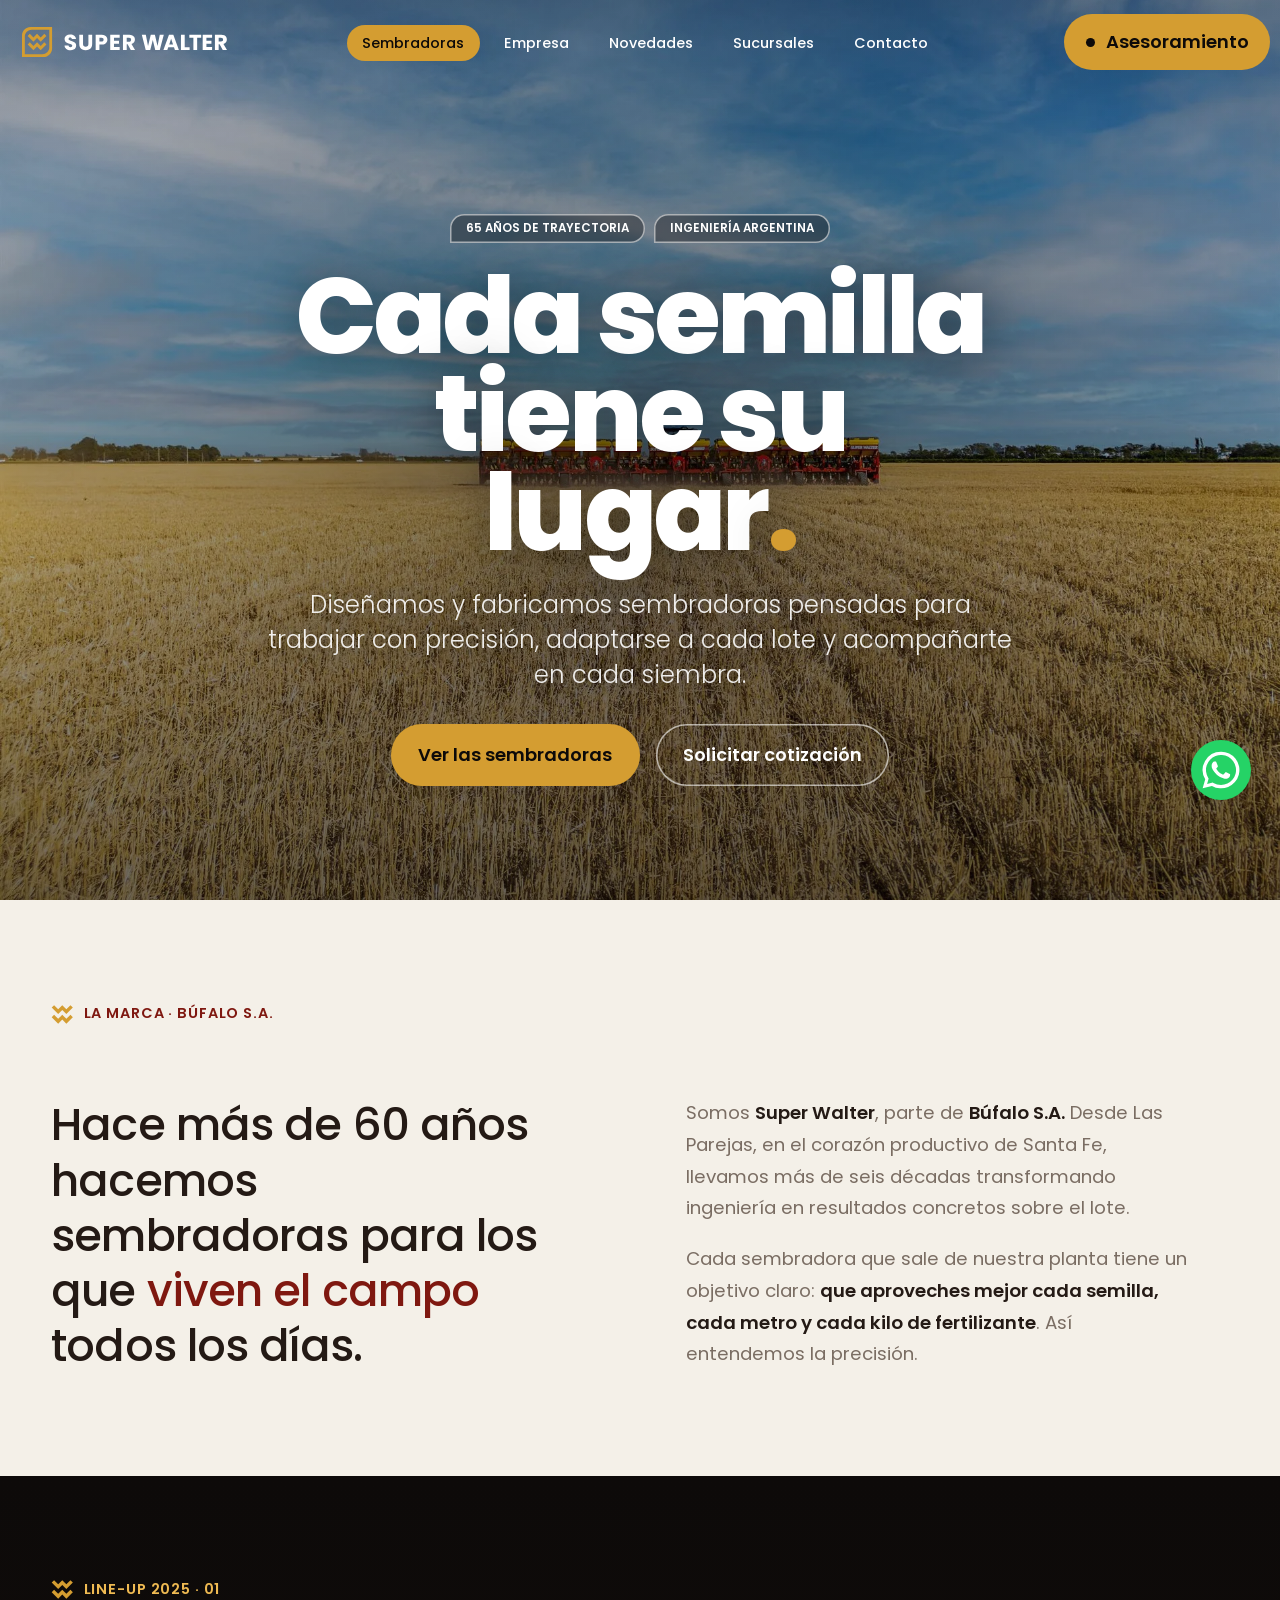
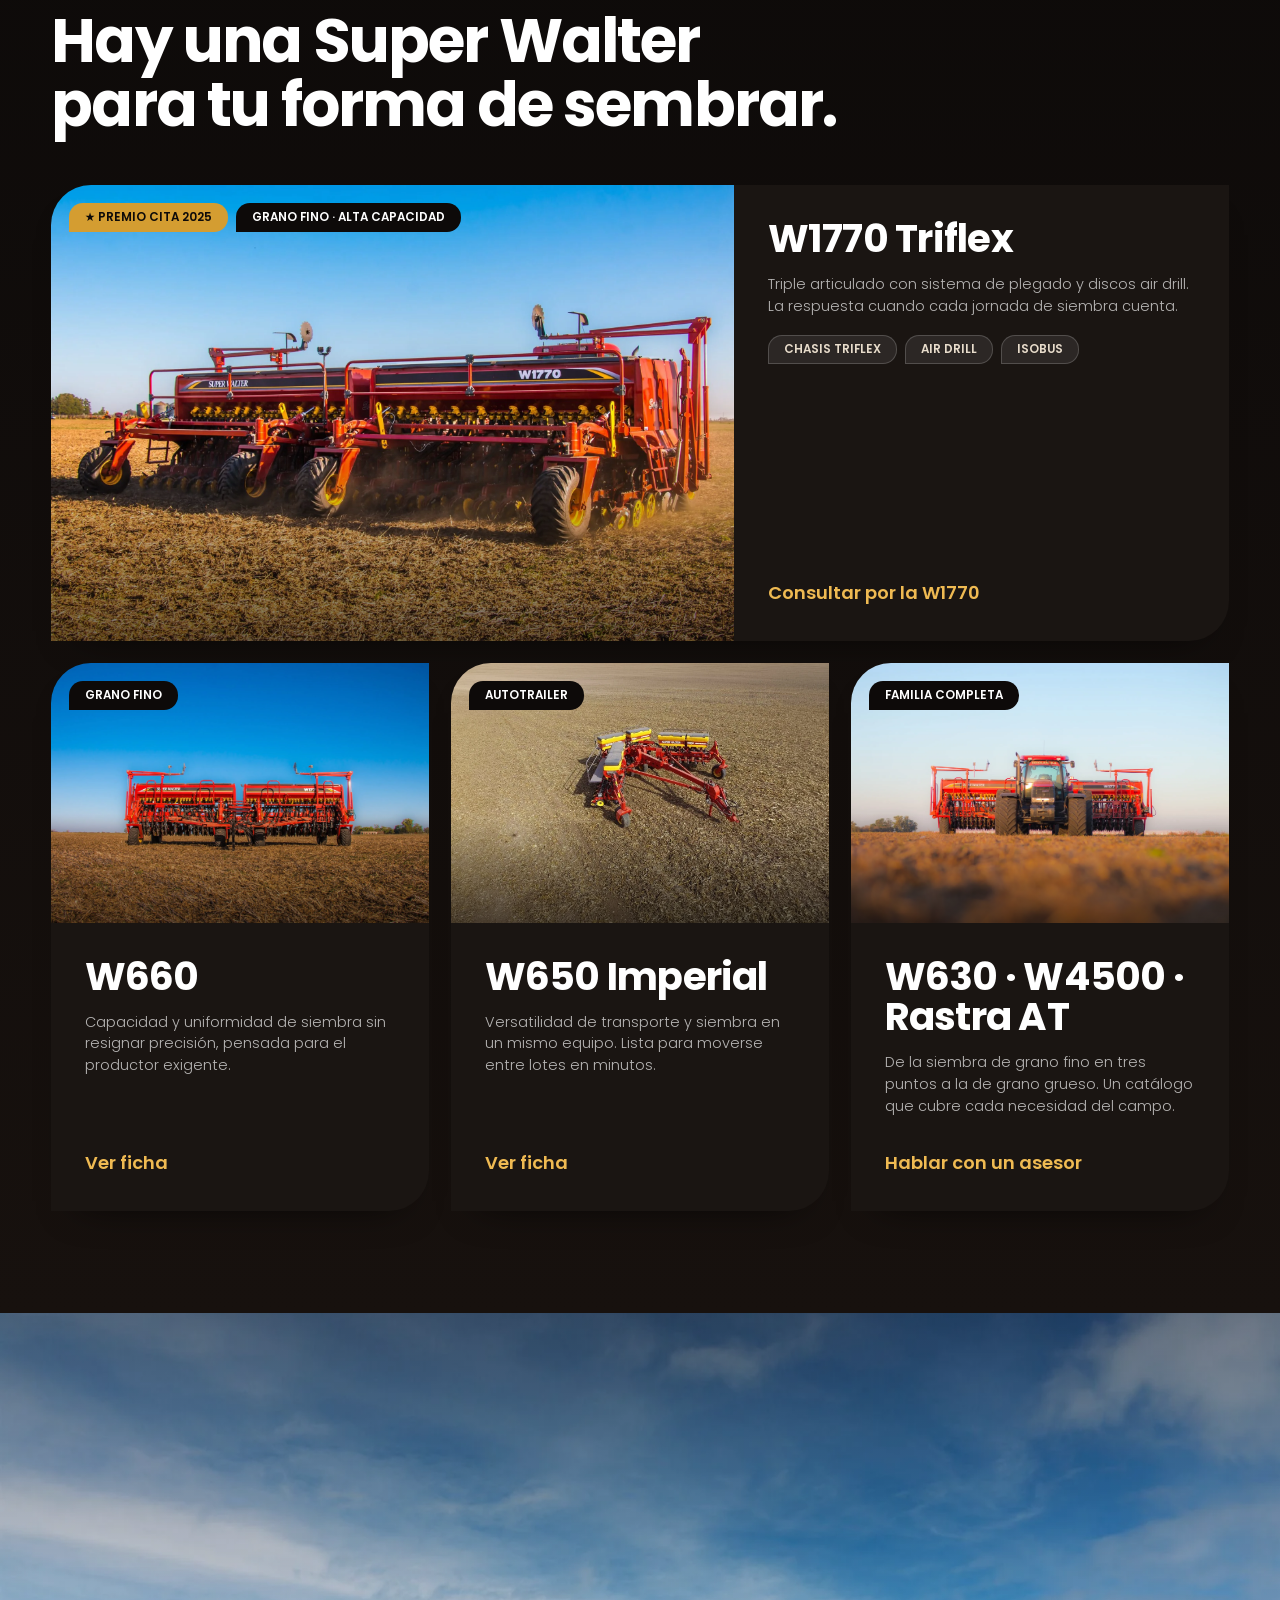
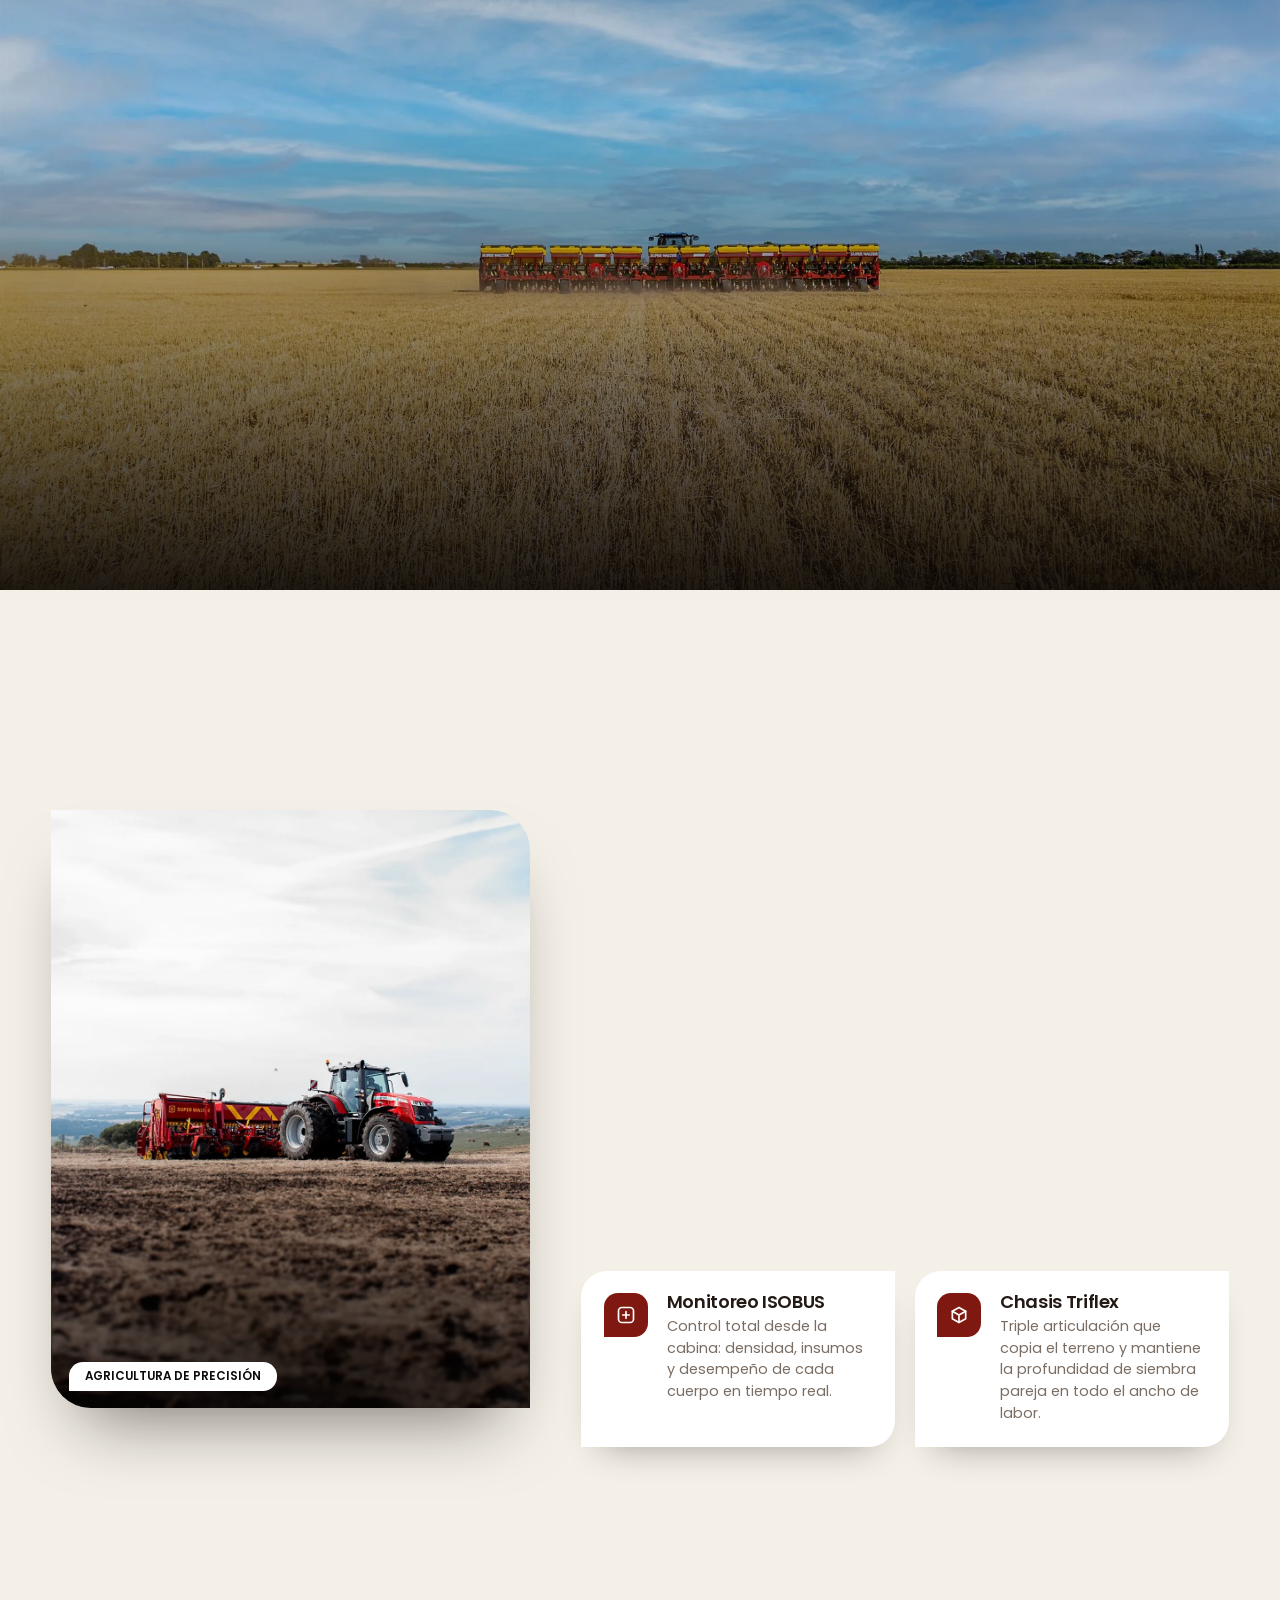
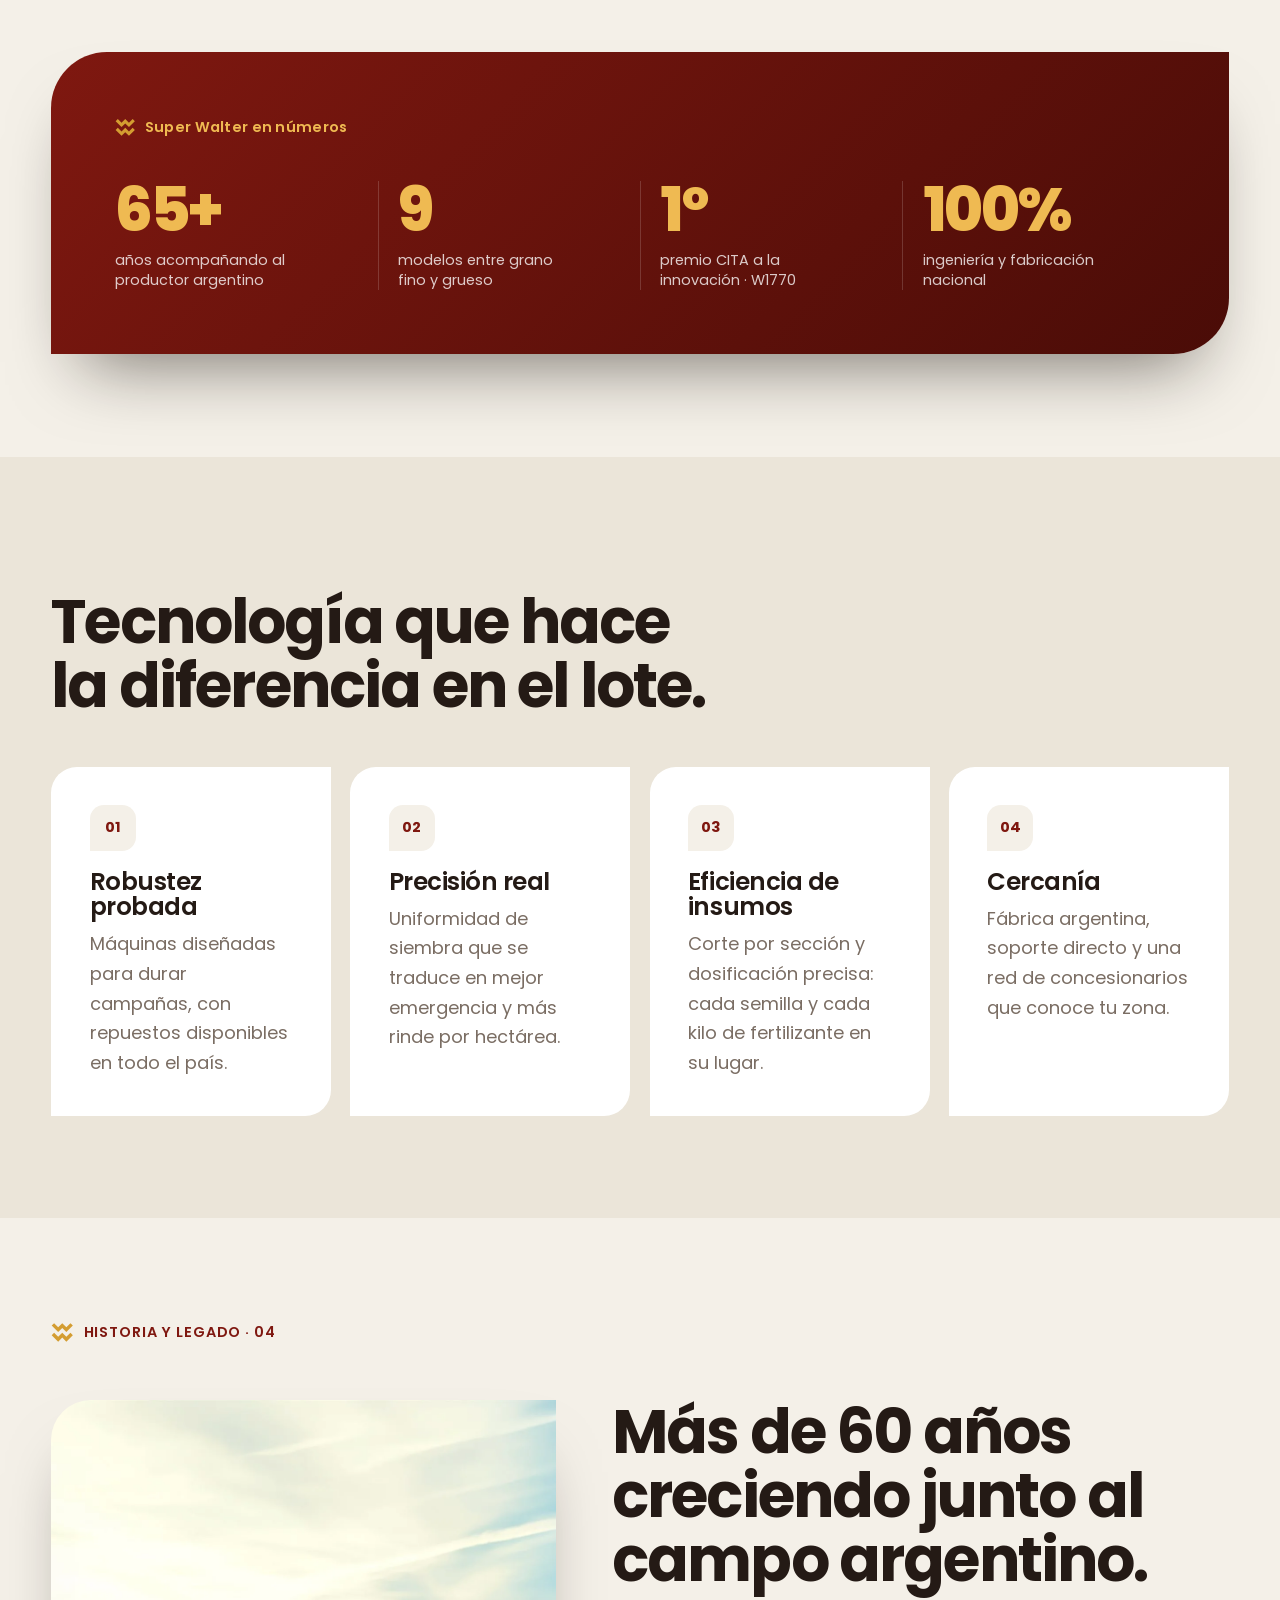
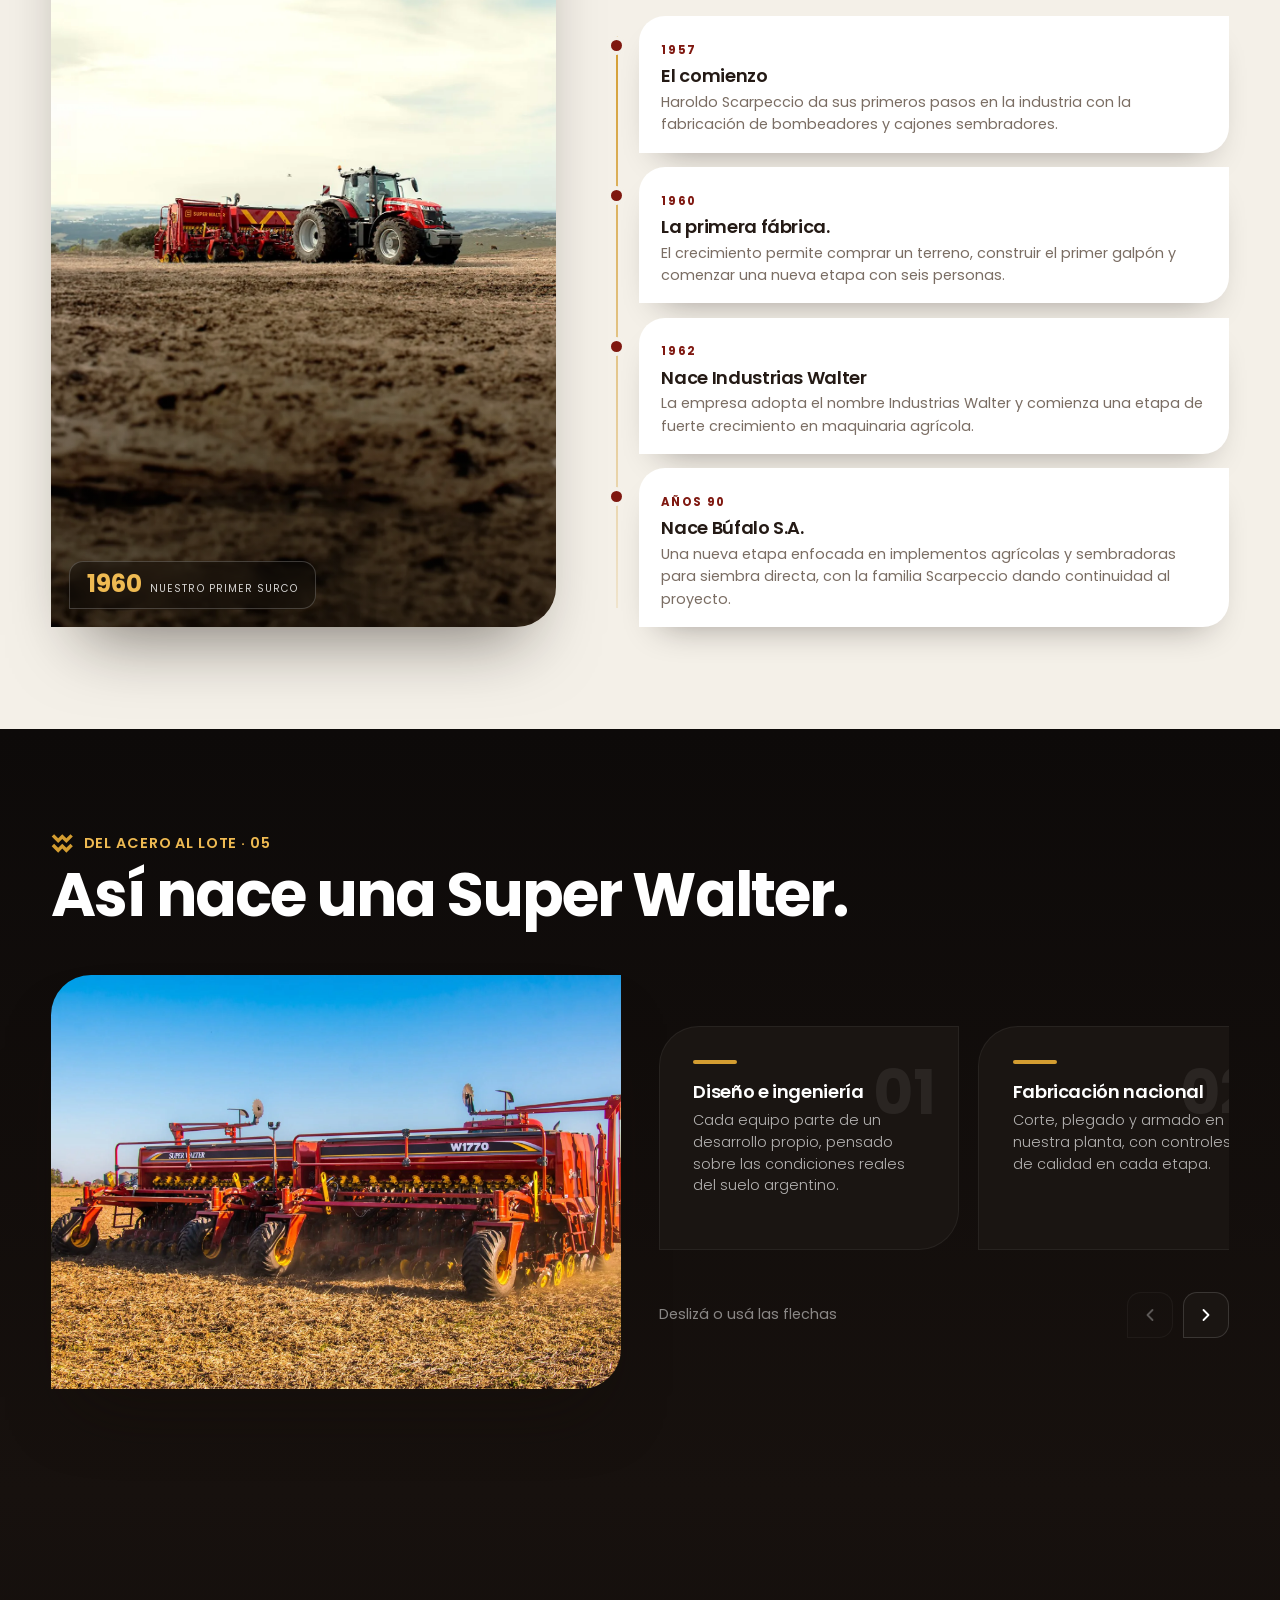
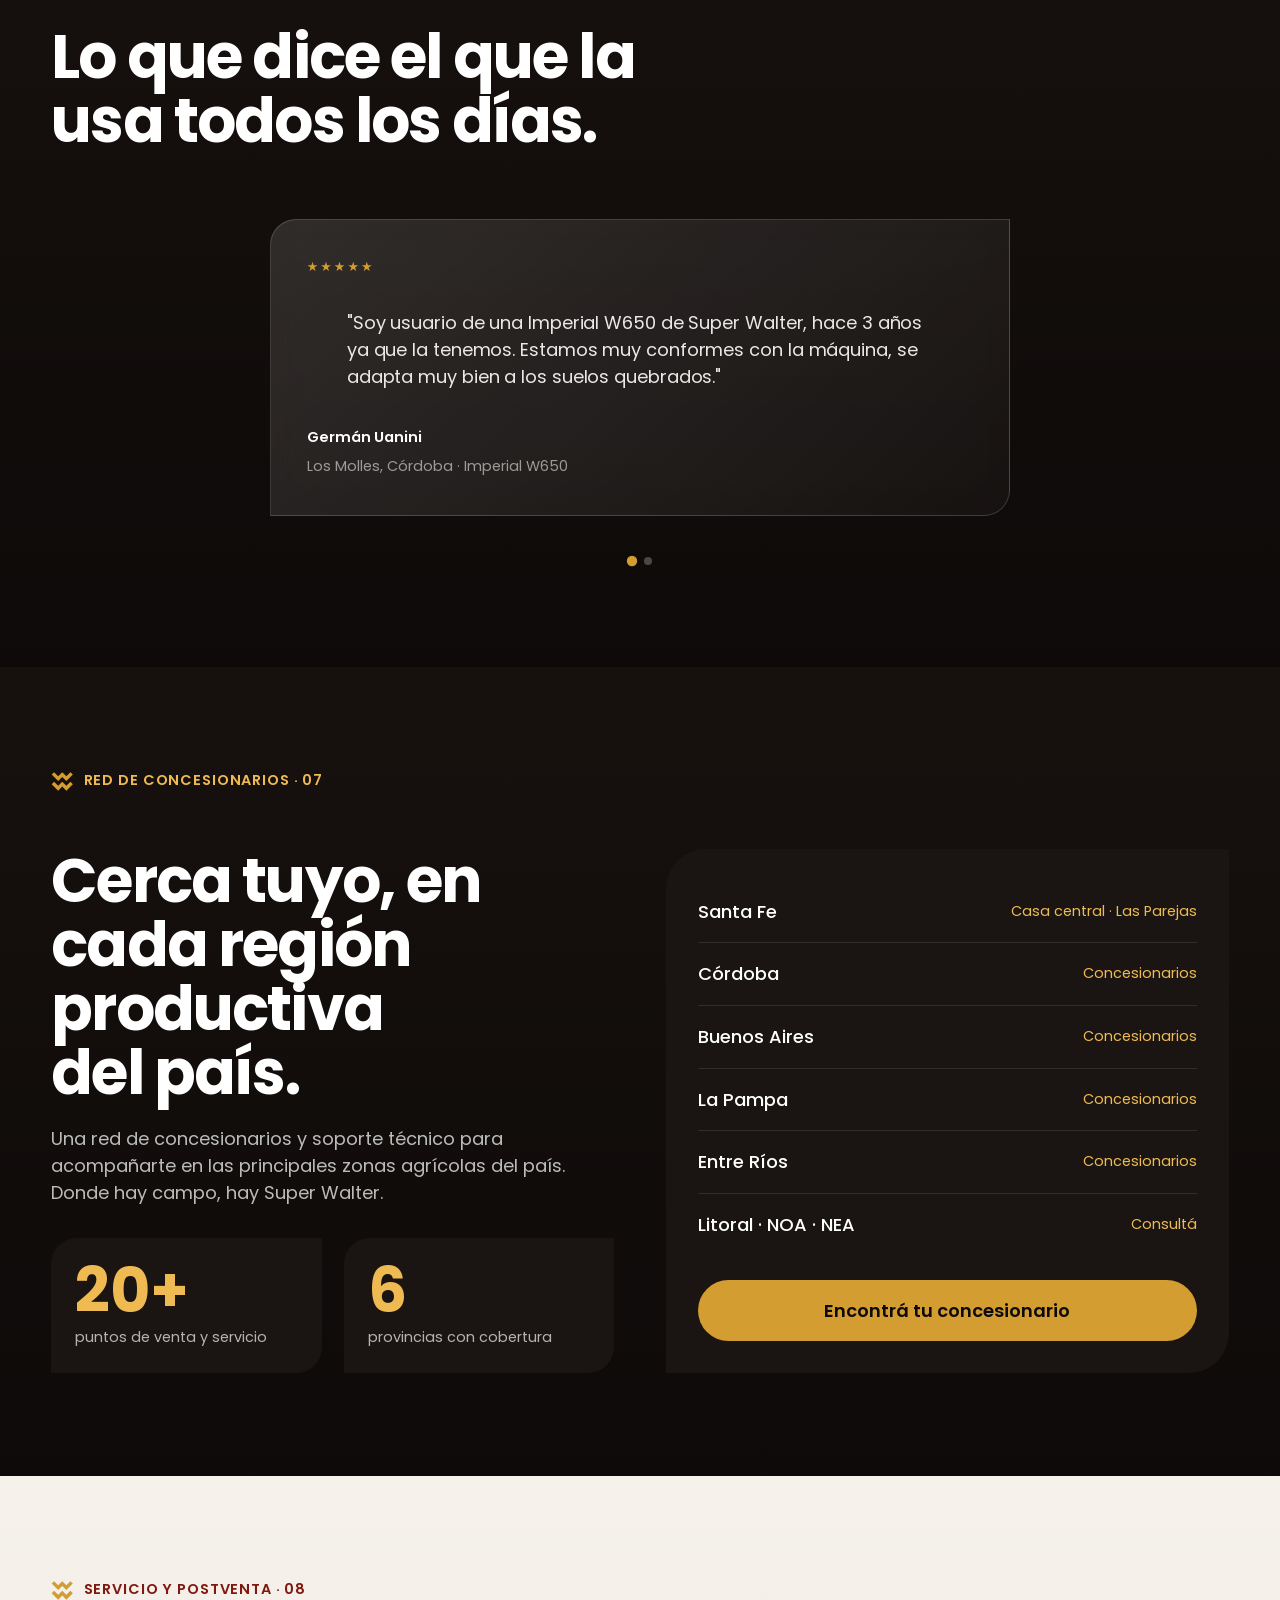
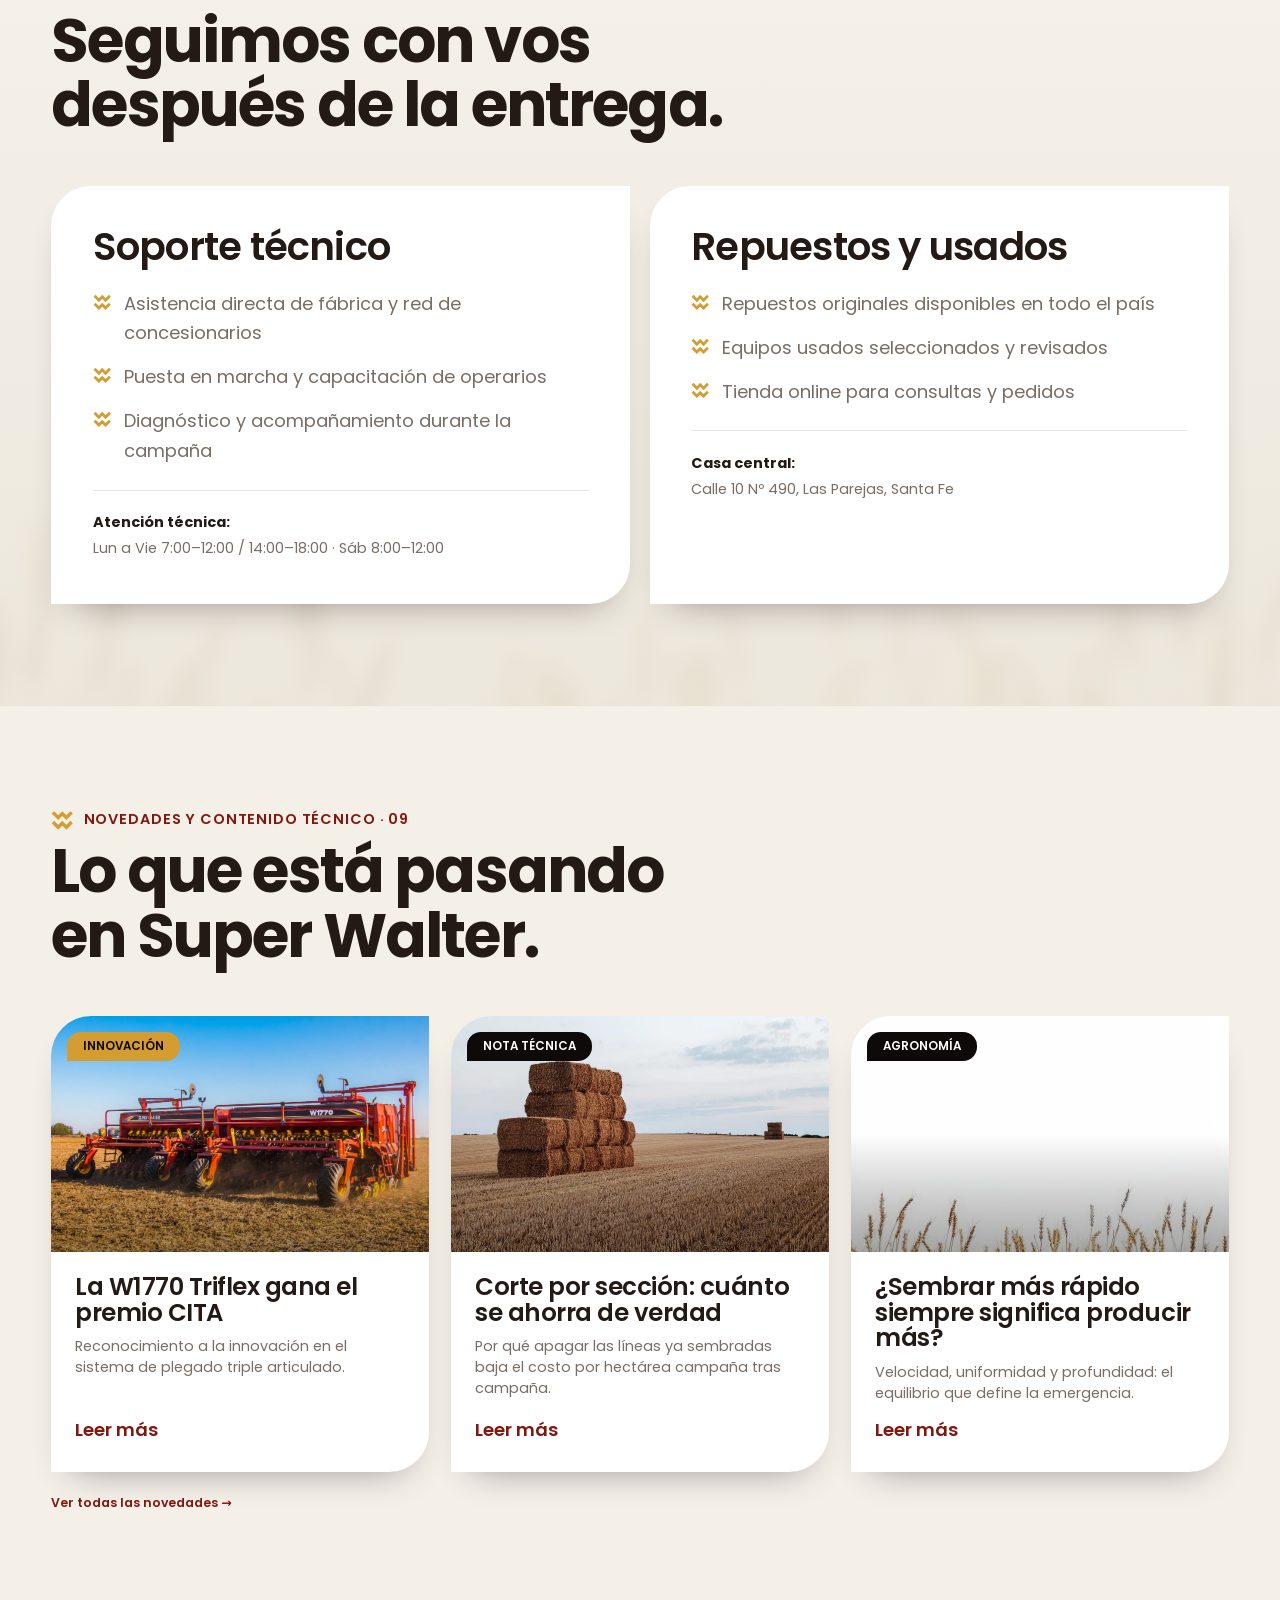
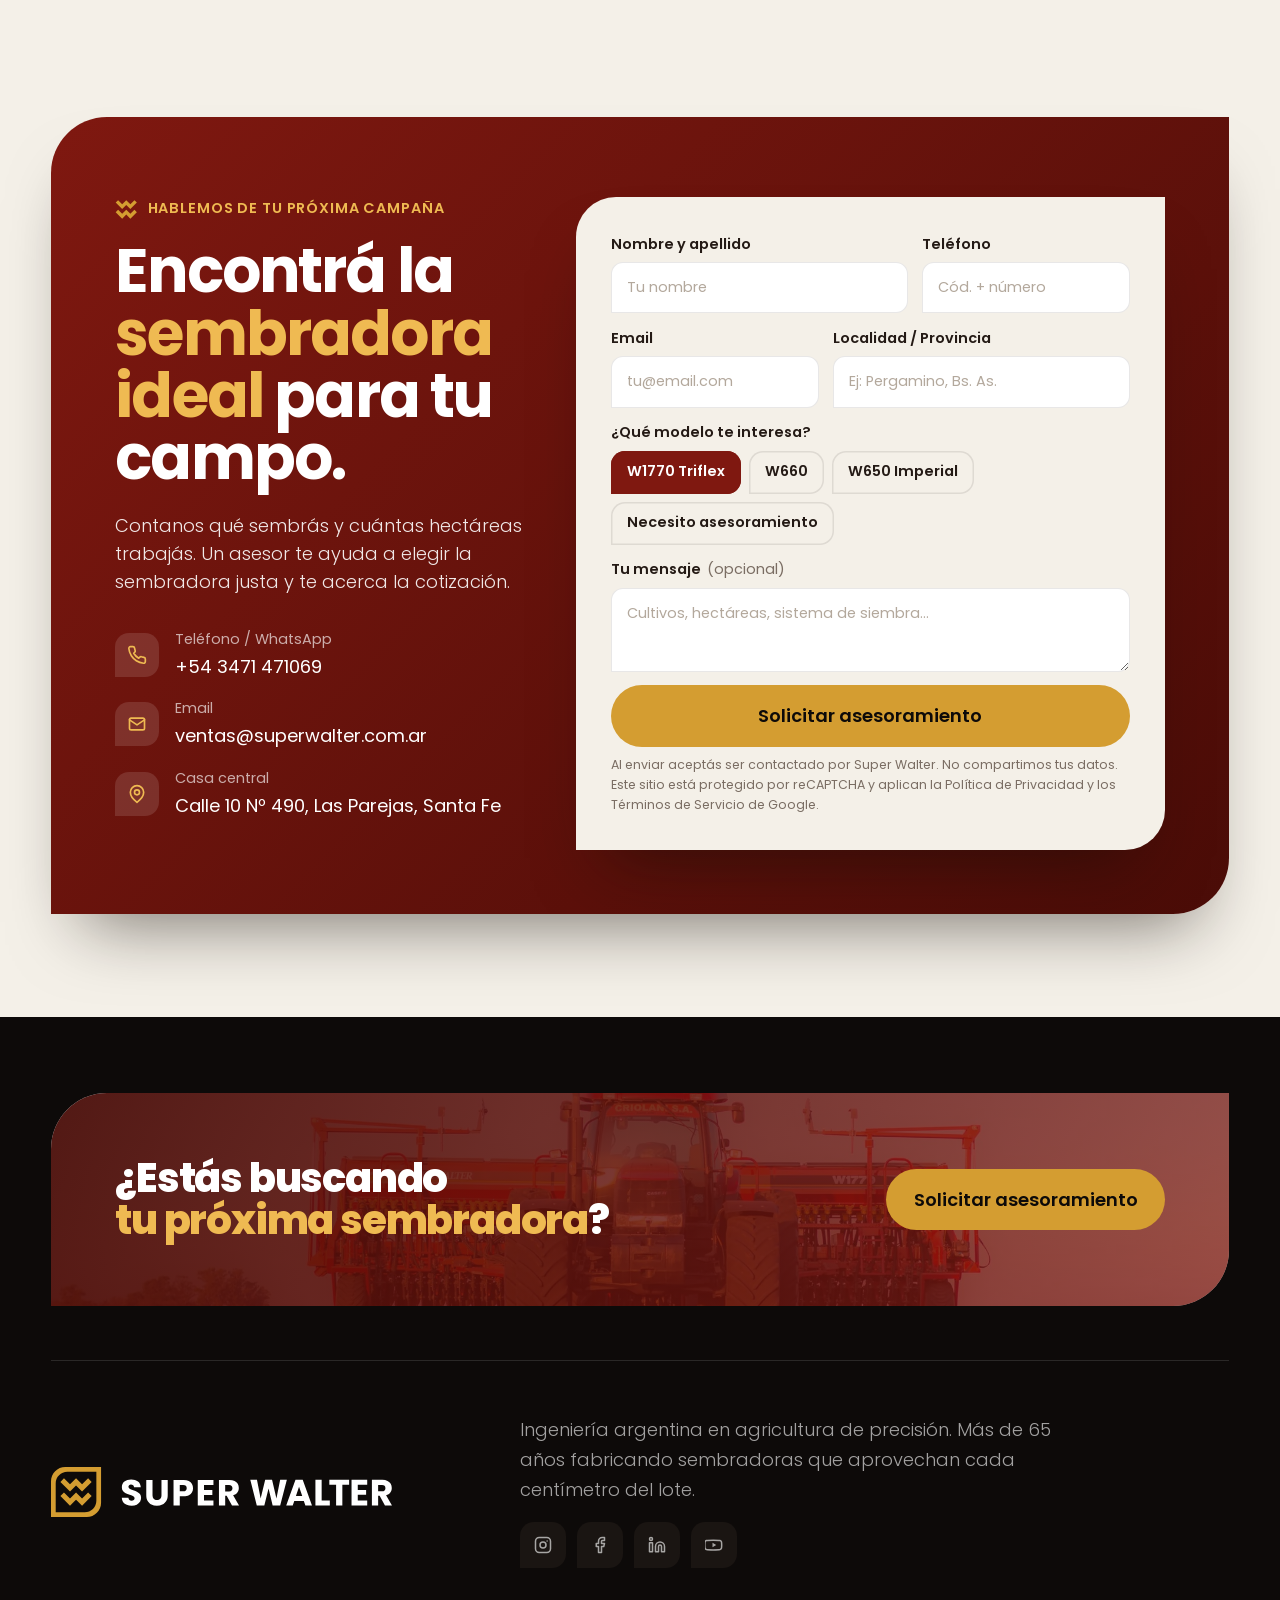
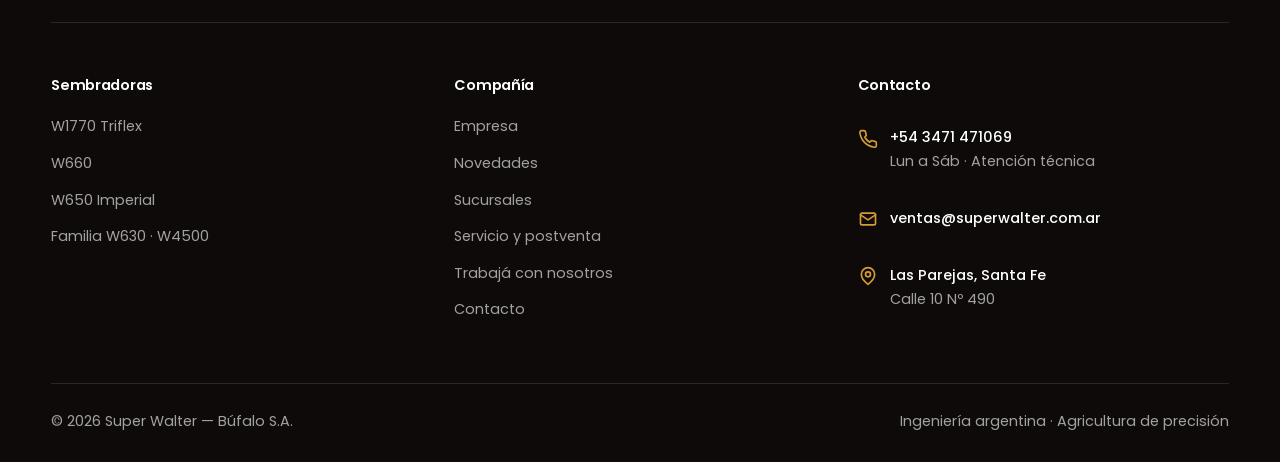
==== commit d90dd5b5: "done" ====
--- a/public_html/index.html
+++ b/public_html/index.html
@@ -432,7 +432,7 @@
                   <p>La empresa adopta el nombre Industrias Walter y comienza una etapa de fuerte crecimiento en maquinaria agrícola.</p>
                 </div>
               </div>
-              <div class="tl-item" data-reveal data-reveal-delay="3" data-hist-img="assets/img/historia/4.png"><span class="yr">AÑOS 90</span>
+              <div class="tl-item" data-reveal data-reveal-delay="3" data-hist-img="assets/img/historia/4.webp"><span class="yr">AÑOS 90</span>
                 <div>
                   <h3>Nace Búfalo S.A.</h3>
                   <p>Una nueva etapa enfocada en implementos agrícolas y sembradoras para siembra directa, con la familia Scarpeccio dando continuidad al proyecto.</p>
@@ -825,6 +825,13 @@
   <!-- Cursor gota (se activa solo en desktop con puntero fino) -->
   <div class="cursor" id="cursor" aria-hidden="true"><img src="assets/img/cursor.svg" alt=""></div>
 
+  <!-- Botón flotante de WhatsApp (falta cargar el número) -->
+  <a href="#" class="whatsapp-float" target="_blank" rel="noopener" aria-label="Escribinos por WhatsApp">
+    <svg viewBox="0 0 24 24" fill="currentColor" aria-hidden="true">
+      <path d="M12 2a10 10 0 0 0-8.6 15.1L2 22l5.06-1.33A10 10 0 1 0 12 2Zm0 18.2a8.17 8.17 0 0 1-4.17-1.14l-.3-.18-3.1.81.83-3.02-.2-.31A8.2 8.2 0 1 1 12 20.2Zm4.53-6.13c-.25-.12-1.47-.72-1.7-.8-.23-.08-.4-.12-.56.13-.17.25-.65.8-.8.96-.15.17-.29.19-.54.06-.25-.12-1.06-.39-2.01-1.23-.74-.66-1.24-1.47-1.39-1.72-.14-.25-.02-.38.11-.51.11-.11.25-.29.37-.44.12-.15.16-.25.25-.42.08-.17.04-.31-.02-.44-.06-.12-.56-1.35-.77-1.85-.2-.48-.41-.42-.56-.43h-.48c-.17 0-.44.06-.67.31-.23.25-.87.85-.87 2.08 0 1.23.89 2.42 1.02 2.58.12.17 1.75 2.67 4.24 3.75.59.26 1.05.41 1.41.52.59.19 1.13.16 1.55.1.47-.07 1.47-.6 1.68-1.18.21-.58.21-1.08.15-1.18-.06-.1-.23-.16-.48-.28Z"/>
+    </svg>
+  </a>
+
   <script src="assets/js/main.js" defer></script>
 </body>
 
--- a/public_html/assets/css/styles.css
+++ b/public_html/assets/css/styles.css
@@ -687,4 +687,9 @@
 .page-hero__scroll:hover { color:var(--amarillo-cl); }
 .page-hero__scroll svg { width:26px; height:26px; padding:.35rem; box-sizing:content-box; border-radius:50%; box-shadow:inset 0 0 0 1.5px rgba(255,255,255,.45); animation:ph-bounce 1.8s var(--ease) infinite; }
 .page-hero__scroll:hover svg { box-shadow:inset 0 0 0 1.5px currentColor; }
+
+/* ---------- 26. Botón flotante de WhatsApp ---------- */
+.whatsapp-float { position:fixed; right:clamp(1rem,3vw,1.8rem); bottom:100px; z-index:60; display:flex; align-items:center; justify-content:center; width:60px; height:60px; border-radius:50%; background:#25d366; color:#fff; box-shadow:var(--shadow-sm); transition:transform .3s var(--ease), box-shadow .3s var(--ease); }
+.whatsapp-float:hover { transform:scale(1.08); box-shadow:var(--shadow); }
+.whatsapp-float svg { width:44px; height:44px; }
 @keyframes ph-bounce { 0%,100% { transform:translateY(0); } 50% { transform:translateY(7px); } }
